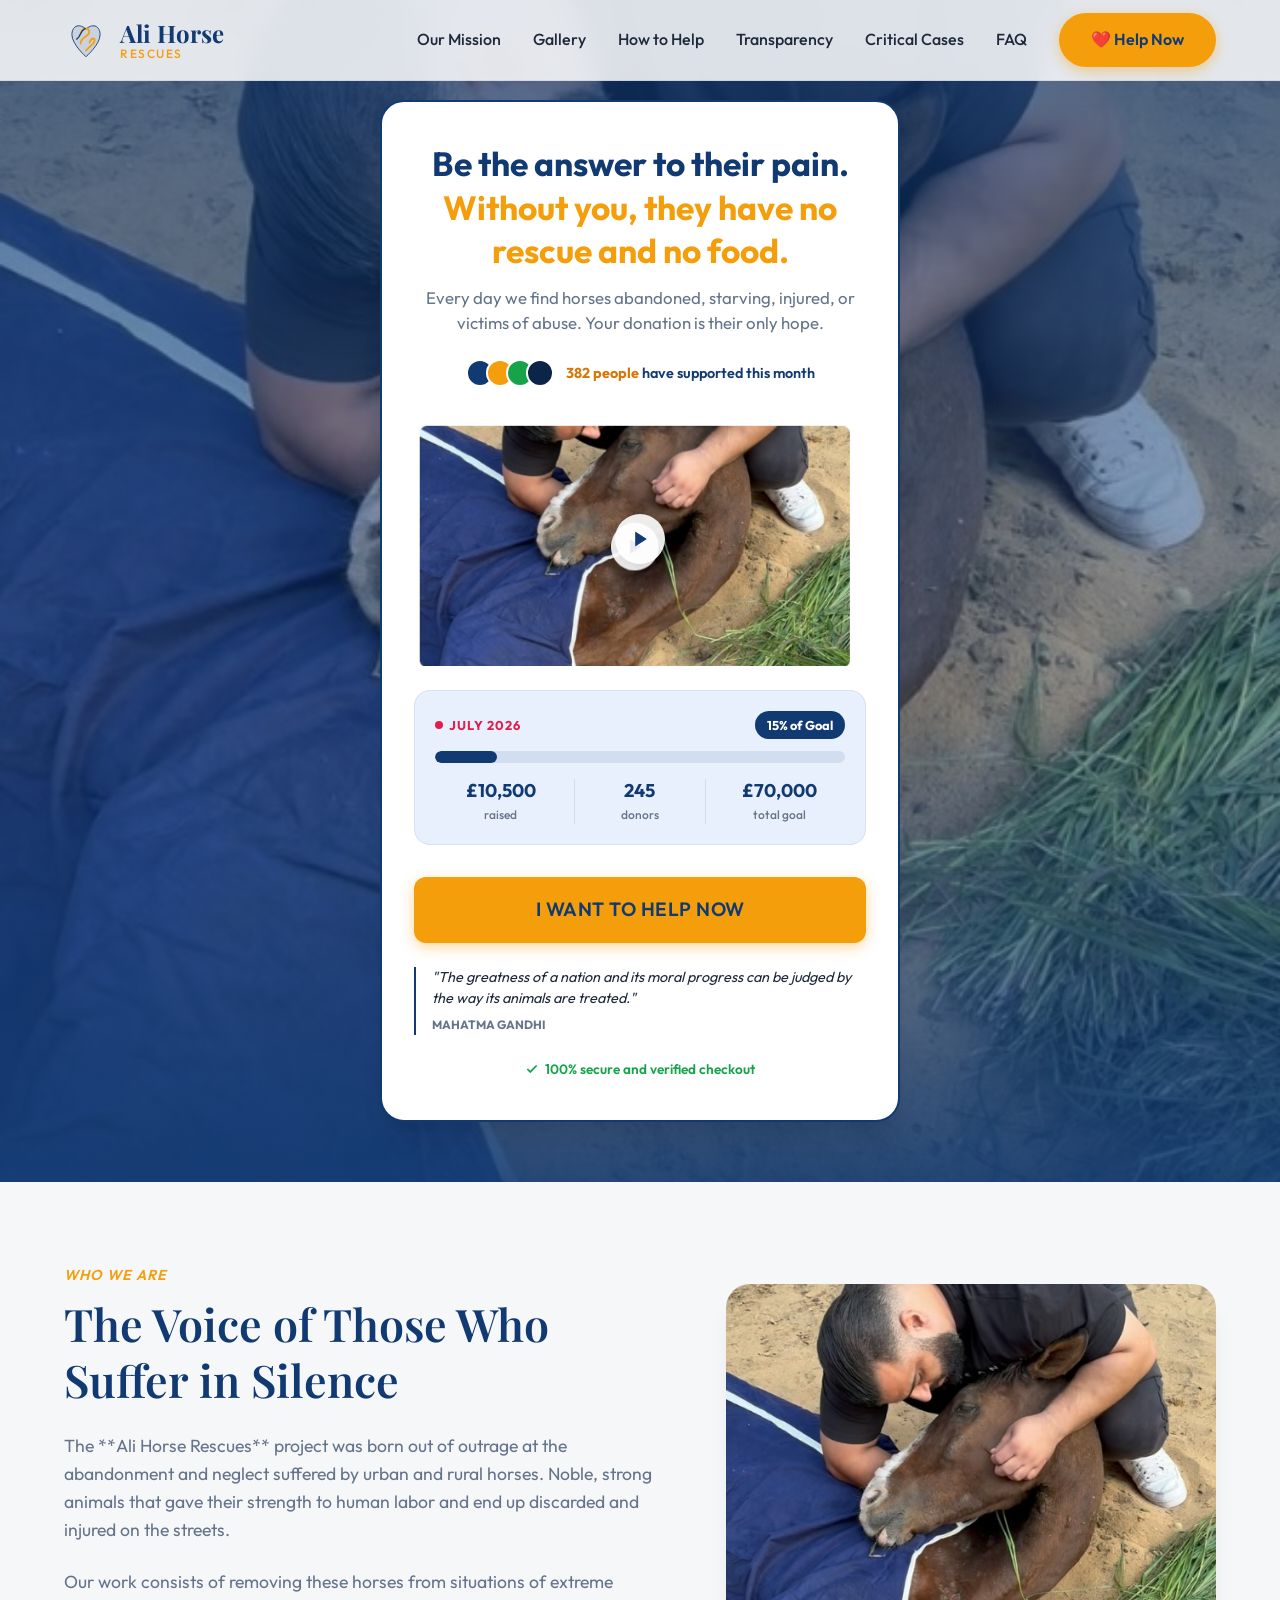
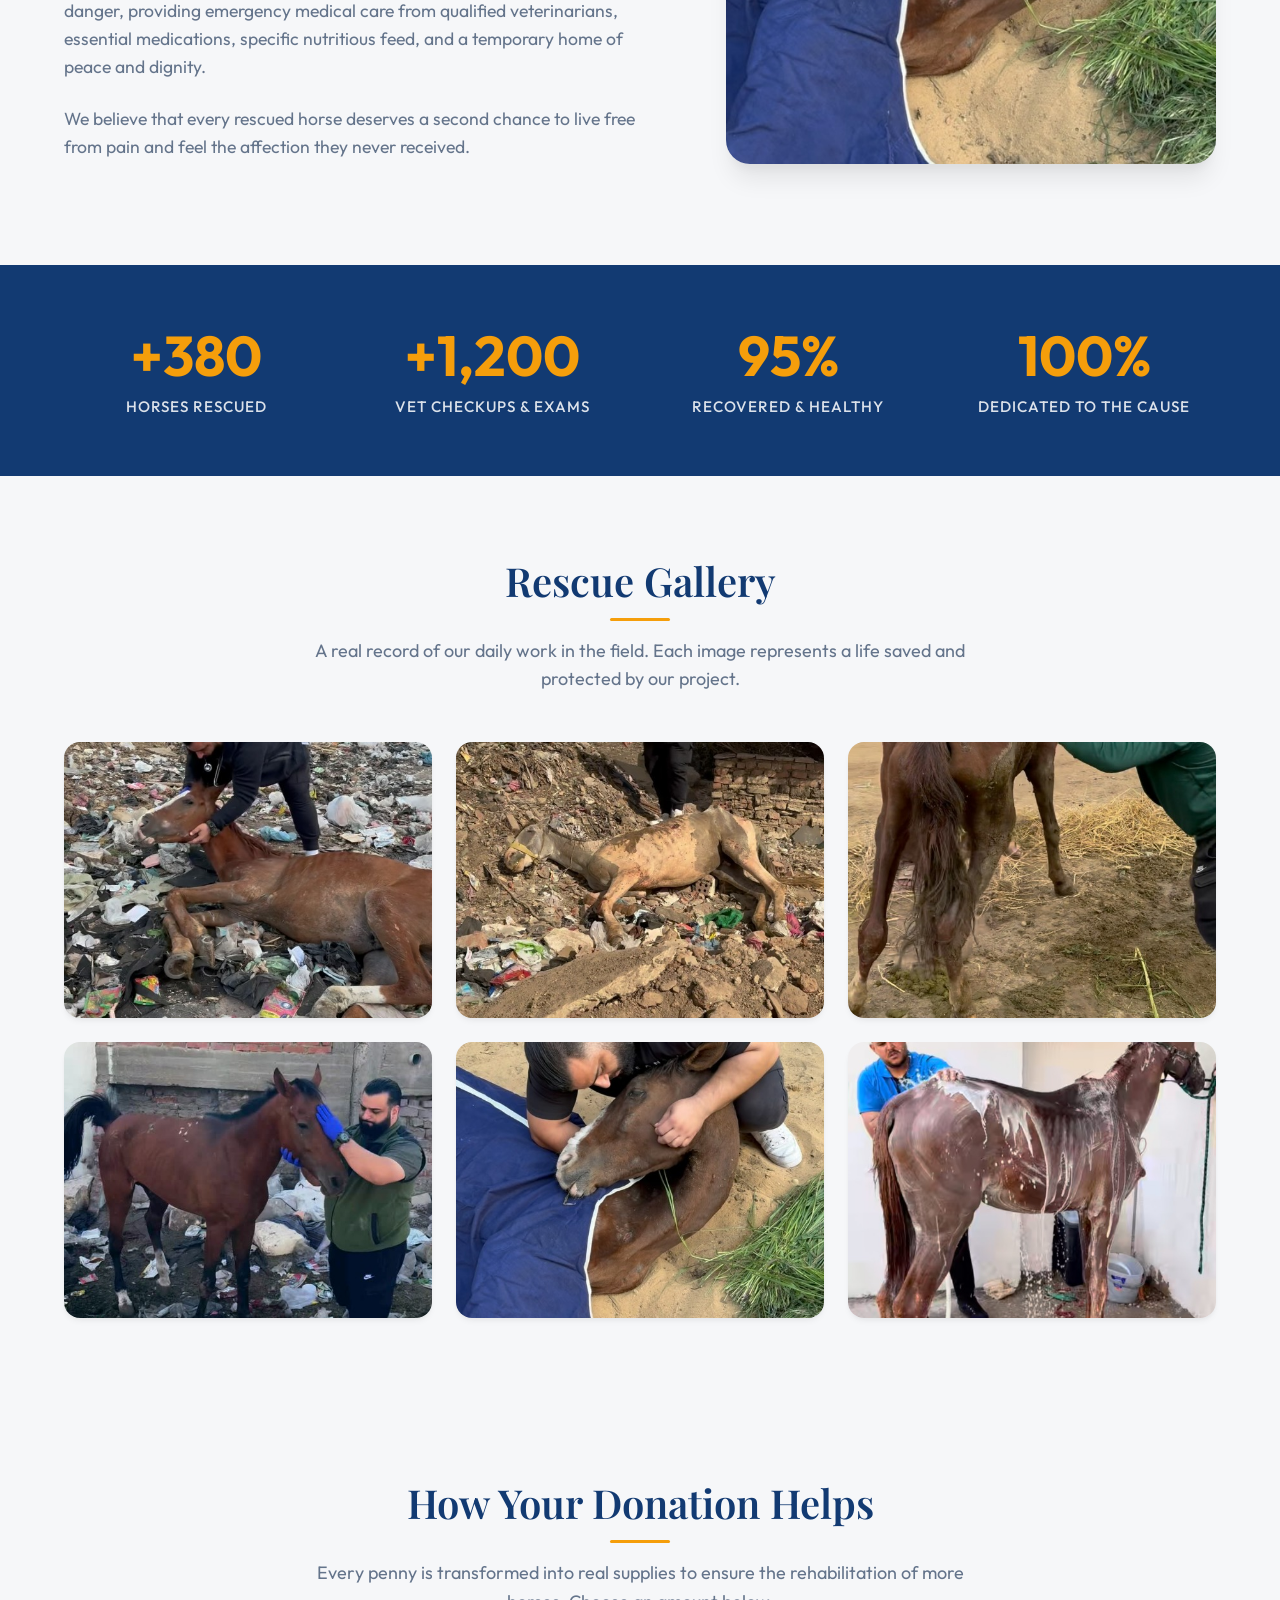
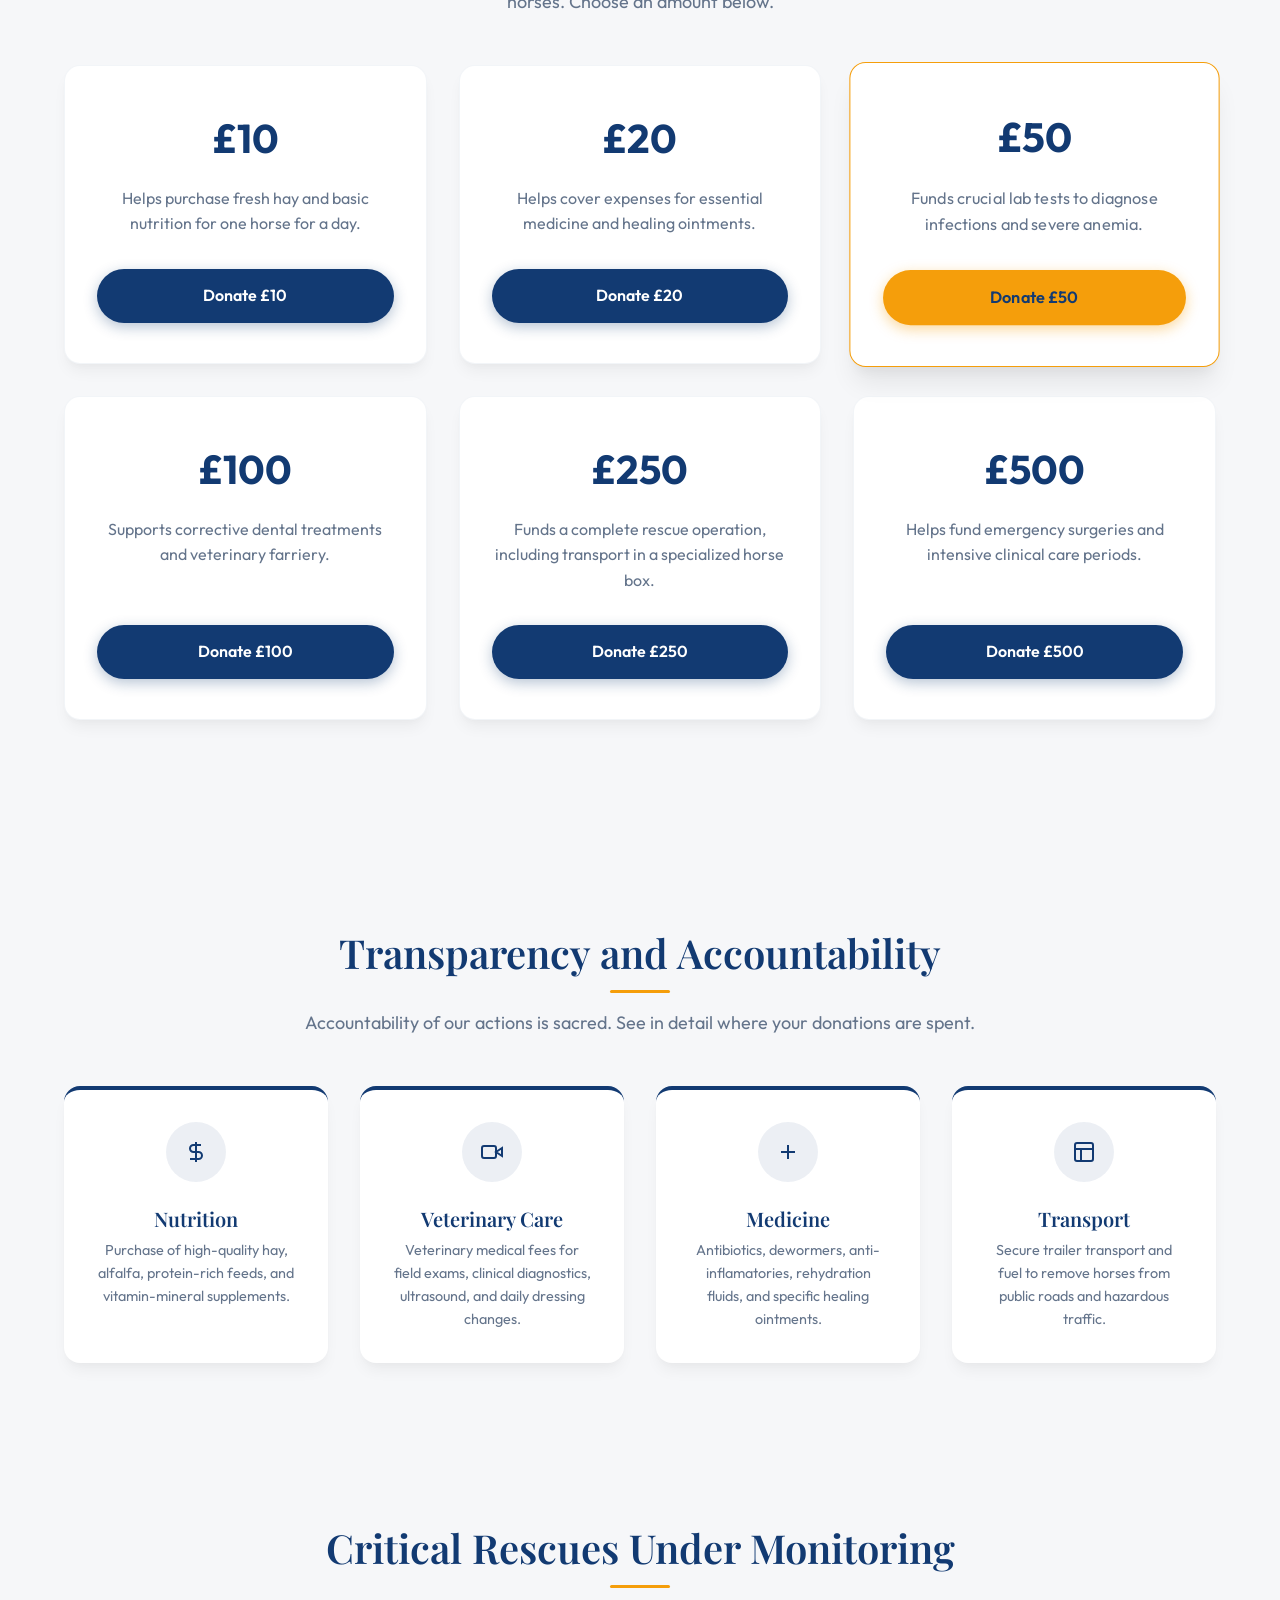
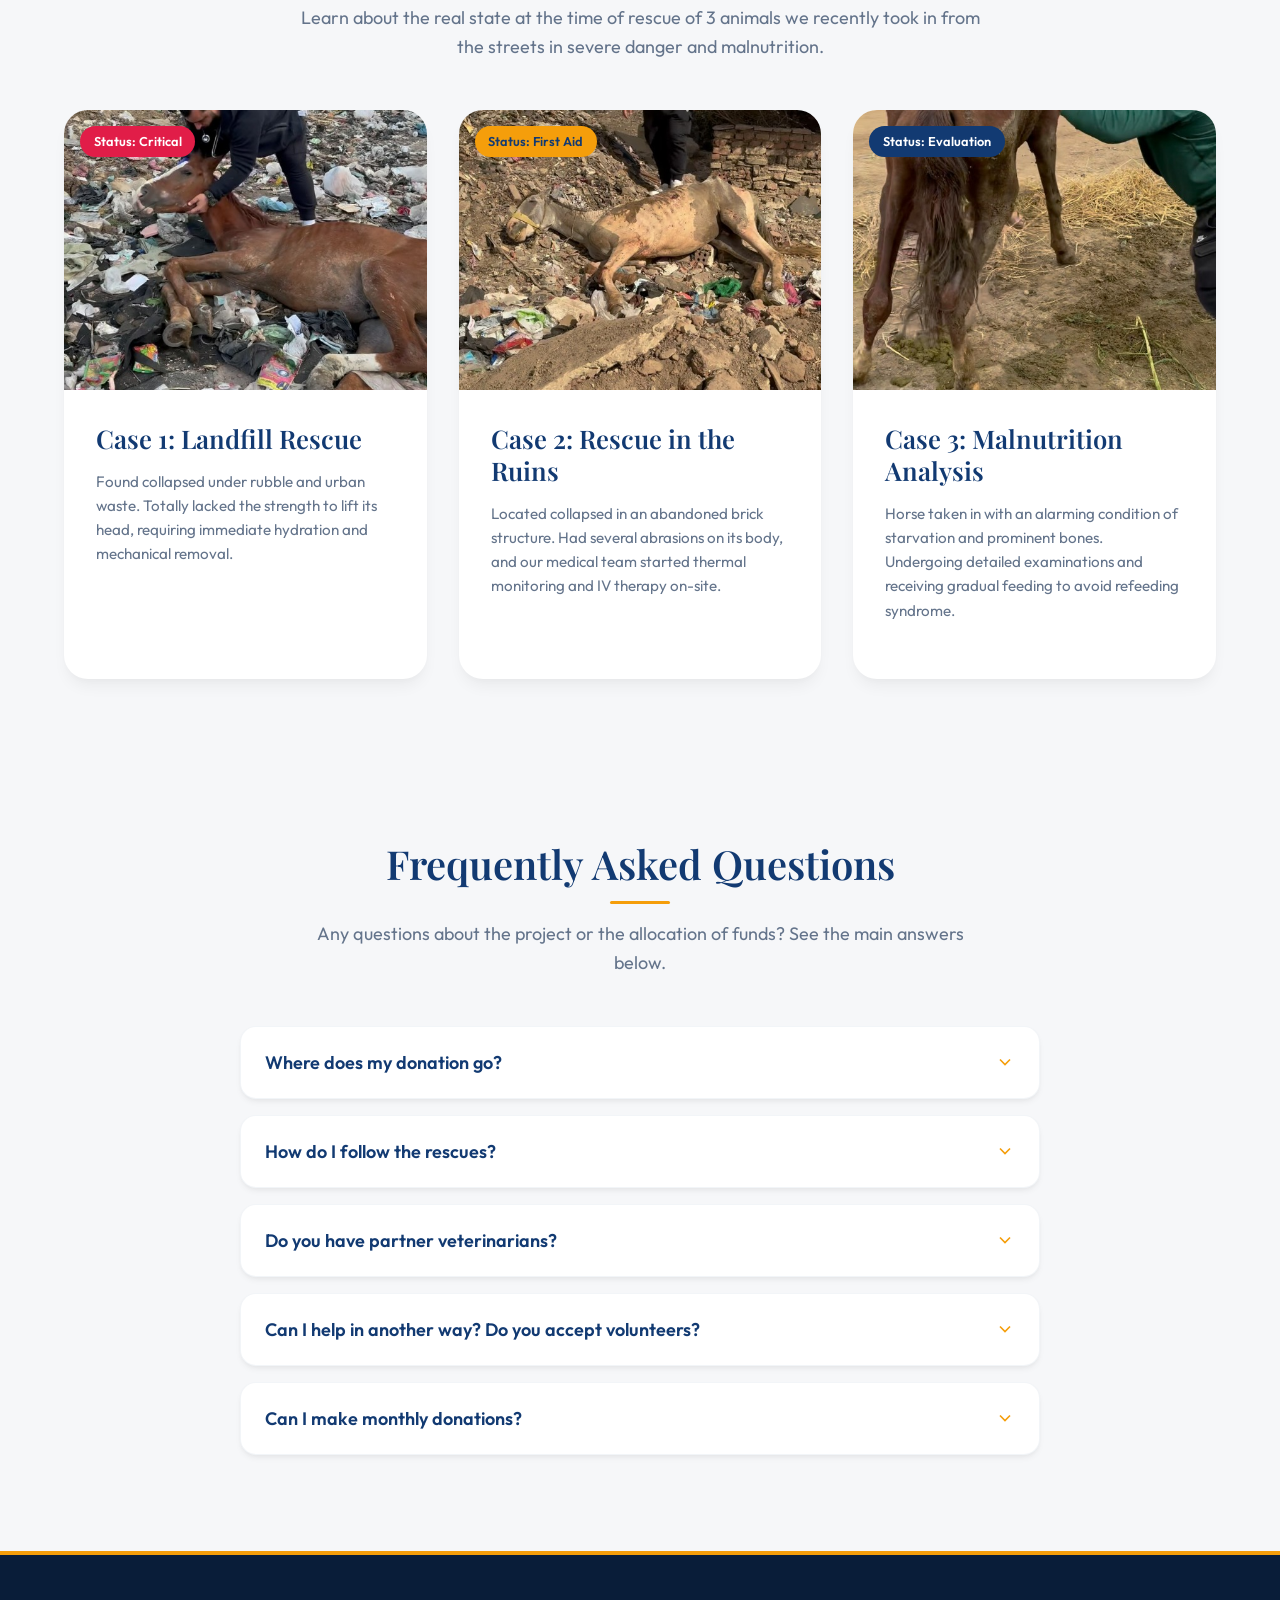
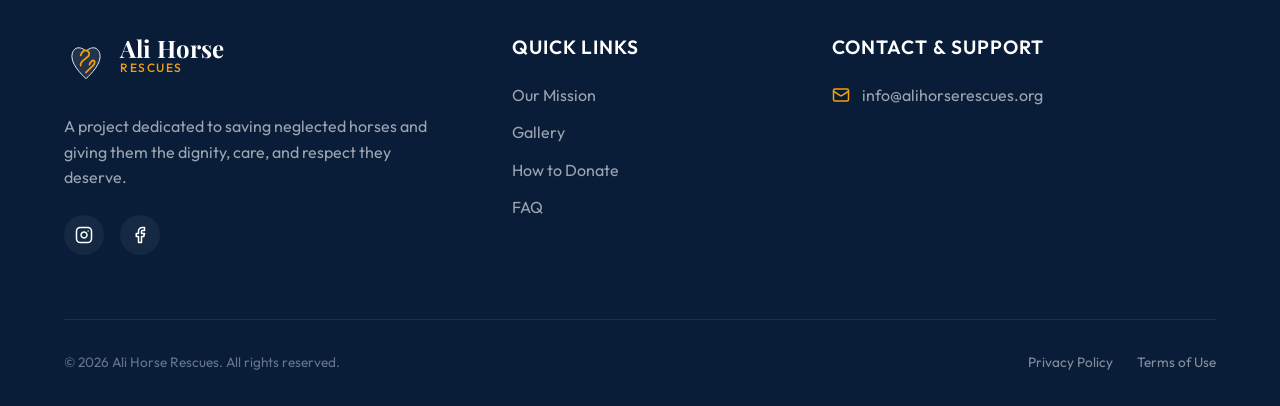
==== index.html @ f93edab2 "feat: initial import for UK site in Pounds with Whop redirects" ====
<!DOCTYPE html>
<html lang="en">
<head>
    <meta charset="UTF-8">
    <meta name="viewport" content="width=device-width, initial-scale=1.0">
    <title>Ali Horse Rescues | They can't ask for help. We can act.</title>
    
    <!-- SEO Optimization -->
    <meta name="description" content="The Ali Horse Rescues project raises awareness and works in rescuing, veterinary treatment, feeding, and rehabilitating horses that are victims of abandonment and abuse. Donate today.">
    <meta name="keywords" content="horse rescue, animal protection, donate to ali horses, horse treatment, help abandoned horses">
    <meta name="robots" content="index, follow">
    <meta name="author" content="Ali Horse Rescues">
    
    <!-- Open Graph Metadata (Facebook / WhatsApp) -->
    <meta property="og:title" content="Ali Horse Rescues | Support This Cause">
    <meta property="og:description" content="Help fund rescues, veterinary treatments, food, and rehabilitation for abandoned or injured horses.">
    <meta property="og:image" content="assets/images/cavalo_resgate.jpg">
    <meta property="og:type" content="website">
    
    <!-- Stylesheets -->
    <link rel="stylesheet" href="css/style.css">
    <link rel="stylesheet" href="css/components.css">

    <!-- Utmify Pixel & UTM Tracker -->
    <script>
      window.pixelId = "6a58d5851448fa453642d0da";
      var a = document.createElement("script");
      a.setAttribute("async", "");
      a.setAttribute("defer", "");
      a.setAttribute("src", "https://cdn.utmify.com.br/scripts/pixel/pixel.js");
      document.head.appendChild(a);
    </script>
    <script
      src="https://cdn.utmify.com.br/scripts/utms/latest.js"
      data-utmify-prevent-xcod-sck
      data-utmify-prevent-subids
      async
      defer
    ></script>
    
    <style>
        /* Custom Hero Background Override for static image */
        .hero {
            background: linear-gradient(180deg, rgba(18, 58, 114, 0.75) 0%, rgba(18, 58, 114, 0.4) 60%, rgba(18, 58, 114, 0.9) 100%), 
                        url('assets/images/cavalo_resgate.jpg') no-repeat center center;
            background-size: cover;
            background-attachment: scroll;
        }
    </style>
</head>
<body>

    <!-- Header Navigation -->
    <header class="header" id="header">
        <div class="container">
            <a href="#" class="logo-container" aria-label="Ali Horse Rescues Home">
                <svg class="logo-icon" viewBox="0 0 100 100" fill="none" xmlns="http://www.w3.org/2000/svg">
                    <path d="M50 88C50 88 18 60 18 38C18 20 32 10 50 25C68 10 82 20 82 38C82 60 50 88 50 88Z" fill="#123A72" fill-opacity="0.12" stroke="#123A72" stroke-width="2"/>
                    <path d="M38 35C40 28 45 22 52 24C58 26 59 34 54 38C50 41 42 46 39 52C38 54 37 56 38 58M58 56C59 52 64 45 68 47C71 48 70 54 66 58C62 62 55 68 50 74" stroke="#F59E0B" stroke-width="4" stroke-linecap="round"/>
                    <path d="M48 24C44 26 40 30 38 35C35 42 32 46 29 48" stroke="#123A72" stroke-width="3" stroke-linecap="round"/>
                </svg>
                <div class="logo-text">
                    Ali Horse
                    <span>Rescues</span>
                </div>
            </a>
            
            <button class="menu-btn" id="menuBtn" aria-label="Toggle menu" aria-expanded="false">&#x2630;</button>
            
            <nav class="nav" id="nav">
                <a href="#mission" class="nav-link">Our Mission</a>
                <a href="#gallery" class="nav-link">Gallery</a>
                <a href="#how-to-help" class="nav-link">How to Help</a>
                <a href="#transparency" class="nav-link">Transparency</a>
                <a href="#rescues" class="nav-link">Critical Cases</a>
                <a href="#faq" class="nav-link">FAQ</a>
                <a href="#checkoutModal" class="btn btn-primary btn-open-donation" data-donate-value="50">❤️ Help Now</a>
            </nav>
        </div>
    </header>

    <main>
        <!-- Hero Section (Crowdfunding Card) -->
        <section class="hero" id="hero">
            <div class="container">
                <div class="hero-card reveal">
                    <h1>Be the answer to their pain. <br><span class="highlight-orange">Without you, they have no rescue and no food.</span></h1>
                    <p class="subtitle">Every day we find horses abandoned, starving, injured, or victims of abuse. Your donation is their only hope.</p>
                    
                    <!-- Proof Social -->
                    <div class="proof-row">
                        <div class="avatar-group">
                            <div class="avatar-dot" style="background-color:#123A72; border-color:#fff;"></div>
                            <div class="avatar-dot" style="background-color:#F59E0B; border-color:#fff;"></div>
                            <div class="avatar-dot" style="background-color:#16A34A; border-color:#fff;"></div>
                            <div class="avatar-dot" style="background-color:#0b2447; border-color:#fff;"></div>
                        </div>
                        <div class="proof-text"><span>382 people</span> have supported this month</div>
                    </div>

                    <!-- Video Preview Block -->
                    <div class="hero-media-preview" id="heroMediaContainer">
                        <img src="assets/images/capa_video.png" alt="Horses at the shelter and team">
                        <button class="play-overlay-btn" id="btnPlayHeroVideo" aria-label="Watch project video">
                            <svg width="20" height="20" viewBox="0 0 24 24" fill="currentColor" style="color: var(--color-primary); margin-left: 2px;"><polygon points="5 3 19 12 5 21 5 3"/></svg>
                        </button>
                    </div>

                    <!-- Goal Tracker -->
                    <div class="goal-tracker-card">
                        <div class="goal-header">
                            <span class="goal-date">July 2026</span>
                            <span class="goal-badge">15% of Goal</span>
                        </div>
                        <div class="goal-progress-bar-container">
                            <div class="goal-progress-bar-fill"></div>
                        </div>
                        <div class="goal-stats-grid">
                            <div class="goal-stat-col">
                                <h4>£10,500</h4>
                                <p>raised</p>
                            </div>
                            <div class="goal-stat-col" style="border-left: 1px solid rgba(18,58,114,0.1); border-right: 1px solid rgba(18,58,114,0.1);">
                                <h4>245</h4>
                                <p>donors</p>
                            </div>
                            <div class="goal-stat-col">
                                <h4>£70,000</h4>
                                <p>total goal</p>
                            </div>
                        </div>
                    </div>

                    <!-- CTA Button -->
                    <a href="#checkoutModal" class="btn btn-primary btn-open-donation" data-donate-value="50" style="width: 100%; border-radius: 12px; font-size: 1.2rem; padding: 1.1rem; text-transform: uppercase; letter-spacing: 0.5px; margin-bottom: 1.5rem;">
                        I WANT TO HELP NOW
                    </a>

                    <!-- Quote Block -->
                    <div class="quote-box">
                        <p>"The greatness of a nation and its moral progress can be judged by the way its animals are treated."</p>
                        <span>Mahatma Gandhi</span>
                    </div>

                    <!-- Safety badge footer -->
                    <div class="security-seal-footer">
                        <svg width="14" height="14" viewBox="0 0 24 24" fill="none" stroke="currentColor" stroke-width="3" style="margin-top:-1px;"><polyline points="20 6 9 17 4 12"/></svg>
                        <span>100% secure and verified checkout</span>
                    </div>
                </div>
            </div>
        </section>

        <!-- Our Mission Section -->
        <section class="section section-bg-light" id="mission">
            <div class="container">
                <div class="mission-grid">
                    <div class="mission-text reveal-left">
                        <span class="text-highlight" style="font-weight:600; text-transform:uppercase; font-size:0.9rem; letter-spacing: 1px;">Who We Are</span>
                        <h2 style="font-size:2.8rem; margin:0.5rem 0 1.5rem 0;">The Voice of Those Who Suffer in Silence</h2>
                        <p>The **Ali Horse Rescues** project was born out of outrage at the abandonment and neglect suffered by urban and rural horses. Noble, strong animals that gave their strength to human labor and end up discarded and injured on the streets.</p>
                        <p>Our work consists of removing these horses from situations of extreme danger, providing emergency medical care from qualified veterinarians, essential medications, specific nutritious feed, and a temporary home of peace and dignity.</p>
                        <p>We believe that every rescued horse deserves a second chance to live free from pain and feel the affection they never received.</p>
                    </div>
                    <div class="mission-media reveal-right">
                        <img src="assets/images/cavalo_resgate.jpg" loading="lazy" alt="Rescued horses in critical condition receiving affection and treatment">
                    </div>
                </div>
            </div>
        </section>

        <!-- Statistics Banner -->
        <section class="stats-banner">
            <div class="container">
                <div class="stats-grid">
                    <div class="stat-card">
                        <h3>+380</h3>
                        <p>Horses Rescued</p>
                    </div>
                    <div class="stat-card">
                        <h3>+1,200</h3>
                        <p>Vet Checkups & Exams</p>
                    </div>
                    <div class="stat-card">
                        <h3>95%</h3>
                        <p>Recovered & Healthy</p>
                    </div>
                    <div class="stat-card">
                        <h3>100%</h3>
                        <p>Dedicated to the Cause</p>
                    </div>
                </div>
            </div>
        </section>

        <!-- Rescues Photo Gallery -->
        <section class="section" id="gallery">
            <div class="container">
                <div class="section-header reveal">
                    <h2>Rescue Gallery</h2>
                    <p>A real record of our daily work in the field. Each image represents a life saved and protected by our project.</p>
                </div>
                
                <div class="gallery-grid reveal" style="grid-template-columns: repeat(auto-fill, minmax(320px, 1fr));">
                    <div class="gallery-card">
                        <img src="assets/images/resgate_lixao_3.jpg" loading="lazy" alt="Rescue of a horse collapsed in a landfill">
                        <div class="gallery-card-overlay">
                            <svg width="32" height="32" viewBox="0 0 24 24" fill="none" stroke="currentColor" stroke-width="2"><circle cx="11" cy="11" r="8"/><line x1="21" y1="21" x2="16.65" y2="16.65"/><line x1="11" y1="8" x2="11" y2="14"/><line x1="8" y1="11" x2="14" y2="11"/></svg>
                        </div>
                    </div>
                    <div class="gallery-card">
                        <img src="assets/images/resgate_ruinas_4.jpg" loading="lazy" alt="Horse collapsed in abandoned ruins">
                        <div class="gallery-card-overlay">
                            <svg width="32" height="32" viewBox="0 0 24 24" fill="none" stroke="currentColor" stroke-width="2"><circle cx="11" cy="11" r="8"/><line x1="21" y1="21" x2="16.65" y2="16.65"/><line x1="11" y1="8" x2="11" y2="14"/><line x1="8" y1="11" x2="14" y2="11"/></svg>
                        </div>
                    </div>
                    <div class="gallery-card">
                        <img src="assets/images/resgate_magro_2.jpg" loading="lazy" alt="Medical examinations on an extremely thin mare">
                        <div class="gallery-card-overlay">
                            <svg width="32" height="32" viewBox="0 0 24 24" fill="none" stroke="currentColor" stroke-width="2"><circle cx="11" cy="11" r="8"/><line x1="21" y1="21" x2="16.65" y2="16.65"/><line x1="11" y1="8" x2="11" y2="14"/><line x1="8" y1="11" x2="14" y2="11"/></svg>
                        </div>
                    </div>
                    <div class="gallery-card">
                        <img src="assets/images/resgate_lixo_1.jpg" loading="lazy" alt="Horse rescued from urban debris">
                        <div class="gallery-card-overlay">
                            <svg width="32" height="32" viewBox="0 0 24 24" fill="none" stroke="currentColor" stroke-width="2"><circle cx="11" cy="11" r="8"/><line x1="21" y1="21" x2="16.65" y2="16.65"/><line x1="11" y1="8" x2="11" y2="14"/><line x1="8" y1="11" x2="14" y2="11"/></svg>
                        </div>
                    </div>
                    <div class="gallery-card">
                        <img src="assets/images/cavalo_resgate.jpg" loading="lazy" alt="Horse receiving emergency IV and affection">
                        <div class="gallery-card-overlay">
                            <svg width="32" height="32" viewBox="0 0 24 24" fill="none" stroke="currentColor" stroke-width="2"><circle cx="11" cy="11" r="8"/><line x1="21" y1="21" x2="16.65" y2="16.65"/><line x1="11" y1="8" x2="11" y2="14"/><line x1="8" y1="11" x2="14" y2="11"/></svg>
                        </div>
                    </div>
                    <div class="gallery-card">
                        <img src="assets/images/cavalo_reabilitado.jpg" loading="lazy" alt="Horse receiving first medical wash to treat parasites">
                        <div class="gallery-card-overlay">
                            <svg width="32" height="32" viewBox="0 0 24 24" fill="none" stroke="currentColor" stroke-width="2"><circle cx="11" cy="11" r="8"/><line x1="21" y1="21" x2="16.65" y2="16.65"/><line x1="11" y1="8" x2="11" y2="14"/><line x1="8" y1="11" x2="14" y2="11"/></svg>
                        </div>
                    </div>
                </div>
            </div>
        </section>

        <!-- Donation Packages Section -->
        <section class="section section-bg-light" id="how-to-help">
            <div class="container">
                <div class="section-header reveal">
                    <h2>How Your Donation Helps</h2>
                    <p>Every penny is transformed into real supplies to ensure the rehabilitation of more horses. Choose an amount below.</p>
                </div>
                
                <div class="donation-grid reveal">
                    <!-- £10 -->
                    <div class="donation-card">
                        <div class="donation-value">£10</div>
                        <p class="donation-desc">Helps purchase fresh hay and basic nutrition for one horse for a day.</p>
                        <a href="#checkoutModal" class="btn btn-dark btn-open-donation" data-donate-value="10">Donate £10</a>
                    </div>
                    
                    <!-- £20 -->
                    <div class="donation-card">
                        <div class="donation-value">£20</div>
                        <p class="donation-desc">Helps cover expenses for essential medicine and healing ointments.</p>
                        <a href="#checkoutModal" class="btn btn-dark btn-open-donation" data-donate-value="20">Donate £20</a>
                    </div>

                    <!-- £50 -->
                    <div class="donation-card" style="border-color: var(--color-accent); transform: scale(1.02); box-shadow: var(--shadow-lg);">
                        <div class="donation-value">£50</div>
                        <p class="donation-desc">Funds crucial lab tests to diagnose infections and severe anemia.</p>
                        <a href="#checkoutModal" class="btn btn-primary btn-open-donation" data-donate-value="50">Donate £50</a>
                    </div>

                    <!-- £100 -->
                    <div class="donation-card">
                        <div class="donation-value">£100</div>
                        <p class="donation-desc">Supports corrective dental treatments and veterinary farriery.</p>
                        <a href="#checkoutModal" class="btn btn-dark btn-open-donation" data-donate-value="100">Donate £100</a>
                    </div>

                    <!-- £250 -->
                    <div class="donation-card">
                        <div class="donation-value">£250</div>
                        <p class="donation-desc">Funds a complete rescue operation, including transport in a specialized horse box.</p>
                        <a href="#checkoutModal" class="btn btn-dark btn-open-donation" data-donate-value="250">Donate £250</a>
                    </div>

                    <!-- £500 -->
                    <div class="donation-card">
                        <div class="donation-value">£500</div>
                        <p class="donation-desc">Helps fund emergency surgeries and intensive clinical care periods.</p>
                        <a href="#checkoutModal" class="btn btn-dark btn-open-donation" data-donate-value="500">Donate £500</a>
                    </div>
                </div>
            </div>
        </section>

        <!-- Transparency Section -->
        <section class="section" id="transparency">
            <div class="container">
                <div class="section-header reveal">
                    <h2>Transparency and Accountability</h2>
                    <p>Accountability of our actions is sacred. See in detail where your donations are spent.</p>
                </div>
                
                <div class="transparency-grid reveal">
                    <div class="transparency-card">
                        <div class="transparency-icon">
                            <svg width="24" height="24" viewBox="0 0 24 24" fill="none" stroke="currentColor" stroke-width="2"><path d="M12 2v20M17 5H9.5a3.5 3.5 0 0 0 0 7h5a3.5 3.5 0 0 1 0 7H6"/></svg>
                        </div>
                        <h4>Nutrition</h4>
                        <p>Purchase of high-quality hay, alfalfa, protein-rich feeds, and vitamin-mineral supplements.</p>
                    </div>

                    <div class="transparency-card">
                        <div class="transparency-icon">
                            <svg width="24" height="24" viewBox="0 0 24 24" fill="none" stroke="currentColor" stroke-width="2"><path d="m22 8-6 4 6 4V8Z"/><rect width="14" height="12" x="2" y="6" rx="2" ry="2"/></svg>
                        </div>
                        <h4>Veterinary Care</h4>
                        <p>Veterinary medical fees for field exams, clinical diagnostics, ultrasound, and daily dressing changes.</p>
                    </div>

                    <div class="transparency-card">
                        <div class="transparency-icon">
                            <svg width="24" height="24" viewBox="0 0 24 24" fill="none" stroke="currentColor" stroke-width="2"><path d="M19 12H5M12 19V5"/></svg>
                        </div>
                        <h4>Medicine</h4>
                        <p>Antibiotics, dewormers, anti-inflamatories, rehydration fluids, and specific healing ointments.</p>
                    </div>

                    <div class="transparency-card">
                        <div class="transparency-icon">
                            <svg width="24" height="24" viewBox="0 0 24 24" fill="none" stroke="currentColor" stroke-width="2"><rect width="18" height="18" x="3" y="3" rx="2"/><path d="M3 9h18M9 21V9"/></svg>
                        </div>
                        <h4>Transport</h4>
                        <p>Secure trailer transport and fuel to remove horses from public roads and hazardous traffic.</p>
                    </div>
                </div>
            </div>
        </section>

        <!-- Rescues Críticos Section -->
        <section class="section section-bg-light" id="rescues">
            <div class="container">
                <div class="section-header reveal">
                    <h2>Critical Rescues Under Monitoring</h2>
                    <p>Learn about the real state at the time of rescue of 3 animals we recently took in from the streets in severe danger and malnutrition.</p>
                </div>
                
                <div class="stories-grid reveal" style="grid-template-columns: repeat(3, 1fr); gap: 2rem;">
                    <!-- Case 1 -->
                    <div class="story-card">
                        <div class="story-img-container">
                            <img src="assets/images/resgate_lixao_3.jpg" loading="lazy" alt="Case 1: Horse collapsed in landfill">
                            <span class="story-badge" style="background-color: #E11D48; color:#fff;">Status: Critical</span>
                        </div>
                        <div class="story-body">
                            <h3>Case 1: Landfill Rescue</h3>
                            <p class="story-preview">Found collapsed under rubble and urban waste. Totally lacked the strength to lift its head, requiring immediate hydration and mechanical removal.</p>
                        </div>
                    </div>

                    <!-- Case 2 -->
                    <div class="story-card">
                        <div class="story-img-container">
                            <img src="assets/images/resgate_ruinas_4.jpg" loading="lazy" alt="Case 2: Debilitated mare in ruins">
                            <span class="story-badge" style="background-color: var(--color-accent); color: var(--color-primary);">Status: First Aid</span>
                        </div>
                        <div class="story-body">
                            <h3>Case 2: Rescue in the Ruins</h3>
                            <p class="story-preview">Located collapsed in an abandoned brick structure. Had several abrasions on its body, and our medical team started thermal monitoring and IV therapy on-site.</p>
                        </div>
                    </div>

                    <!-- Case 3 -->
                    <div class="story-card">
                        <div class="story-img-container">
                            <img src="assets/images/resgate_magro_2.jpg" loading="lazy" alt="Case 3: Extreme caquexia evaluation">
                            <span class="story-badge" style="background-color: var(--color-primary); color:#fff;">Status: Evaluation</span>
                        </div>
                        <div class="story-body">
                            <h3>Case 3: Malnutrition Analysis</h3>
                            <p class="story-preview">Horse taken in with an alarming condition of starvation and prominent bones. Undergoing detailed examinations and receiving gradual feeding to avoid refeeding syndrome.</p>
                        </div>
                    </div>
                </div>
            </div>
        </section>

        <!-- FAQ Section -->
        <section class="section" id="faq">
            <div class="container">
                <div class="section-header reveal">
                    <h2>Frequently Asked Questions</h2>
                    <p>Any questions about the project or the allocation of funds? See the main answers below.</p>
                </div>
                
                <div class="faq-list reveal">
                    <div class="faq-item">
                        <button class="faq-question">
                            <span>Where does my donation go?</span>
                            <svg width="20" height="20" viewBox="0 0 24 24" fill="none" stroke="currentColor" stroke-width="2"><path d="m6 9 6 6 6-6"/></svg>
                        </button>
                        <div class="faq-answer">
                            <p>Every financial contribution is directed to cover the direct purchase of hay, vaccines, surgery fees, fuel for the rescue truck, and basic maintenance of the rehabilitation farm.</p>
                        </div>
                    </div>

                    <div class="faq-item">
                        <button class="faq-question">
                            <span>How do I follow the rescues?</span>
                            <svg width="20" height="20" viewBox="0 0 24 24" fill="none" stroke="currentColor" stroke-width="2"><path d="m6 9 6 6 6-6"/></svg>
                        </button>
                        <div class="faq-answer">
                            <p>We post daily updates of all cases and new rescues on our Instagram and send reports and newsletters to registered donors.</p>
                        </div>
                    </div>

                    <div class="faq-item">
                        <button class="faq-question">
                            <span>Do you have partner veterinarians?</span>
                            <svg width="20" height="20" viewBox="0 0 24 24" fill="none" stroke="currentColor" stroke-width="2"><path d="m6 9 6 6 6-6"/></svg>
                        </button>
                        <div class="faq-answer">
                            <p>Yes. We partner with equine clinics and specialized field veterinarians who attend to the project's emergencies and offer charity discounts on high-complexity surgeries.</p>
                        </div>
                    </div>

                    <div class="faq-item">
                        <button class="faq-question">
                            <span>Can I help in another way? Do you accept volunteers?</span>
                            <svg width="20" height="20" viewBox="0 0 24 24" fill="none" stroke="currentColor" stroke-width="2"><path d="m6 9 6 6 6-6"/></svg>
                        </button>
                        <div class="faq-answer">
                            <p>Certainly. We accept donations of supplies directly at our farm (hay, feed bags, medicine, halters). We also open periodic positions for volunteers interested in helping with the direct care of horses on weekends.</p>
                        </div>
                    </div>

                    <div class="faq-item">
                        <button class="faq-question">
                            <span>Can I make monthly donations?</span>
                            <svg width="20" height="20" viewBox="0 0 24 24" fill="none" stroke="currentColor" stroke-width="2"><path d="m6 9 6 6 6-6"/></svg>
                        </button>
                        <div class="faq-answer">
                            <p>Yes. You can support our project monthly through subscription plans, guaranteeing a steady income for the ongoing support of the stables.</p>
                        </div>
                    </div>
                </div>
            </div>
        </section>
    </main>

    <!-- Footer -->
    <footer class="footer">
        <div class="container">
            <div class="footer-grid">
                <div class="footer-info">
                    <a href="#" class="logo-container" style="text-decoration:none; margin-bottom:1.5rem;">
                        <svg class="logo-icon" viewBox="0 0 100 100" fill="none" xmlns="http://www.w3.org/2000/svg">
                            <path d="M50 88C50 88 18 60 18 38C18 20 32 10 50 25C68 10 82 20 82 38C82 60 50 88 50 88Z" fill="#FFFFFF" fill-opacity="0.1" stroke="#FFFFFF" stroke-width="2"/>
                            <path d="M38 35C40 28 45 22 52 24C58 26 59 34 54 38C50 41 42 46 39 52C38 54 37 56 38 58M58 56C59 52 64 45 68 47C71 48 70 54 66 58C62 62 55 68 50 74" stroke="#F59E0B" stroke-width="4" stroke-linecap="round"/>
                        </svg>
                        <div class="logo-text" style="color:var(--color-white)">
                            Ali Horse
                            <span style="color:var(--color-accent)">Rescues</span>
                        </div>
                    </a>
                    <p>A project dedicated to saving neglected horses and giving them the dignity, care, and respect they deserve.</p>
                    <div class="social-links">
                        <a href="https://instagram.com" class="social-icon" target="_blank" aria-label="Instagram">
                            <svg width="18" height="18" viewBox="0 0 24 24" fill="none" stroke="currentColor" stroke-width="2" stroke-linecap="round" stroke-linejoin="round"><rect width="20" height="20" x="2" y="2" rx="5" ry="5"/><path d="M16 11.37A4 4 0 1 1 12.63 8 4 4 0 0 1 16 11.37zM17.5 6.5h.01"/></svg>
                        </a>
                        <a href="https://facebook.com" class="social-icon" target="_blank" aria-label="Facebook">
                            <svg width="18" height="18" viewBox="0 0 24 24" fill="none" stroke="currentColor" stroke-width="2" stroke-linecap="round" stroke-linejoin="round"><path d="M18 2h-3a5 5 0 0 0-5 5v3H7v4h3v8h4v-8h3l1-4h-4V7a1 1 0 0 1 1-1h3z"/></svg>
                        </a>
                    </div>
                </div>

                <div class="footer-links">
                    <h4>Quick Links</h4>
                    <ul>
                        <li><a href="#mission">Our Mission</a></li>
                        <li><a href="#gallery">Gallery</a></li>
                        <li><a href="#how-to-help">How to Donate</a></li>
                        <li><a href="#faq">FAQ</a></li>
                    </ul>
                </div>

                <div class="footer-contact">
                    <h4>Contact & Support</h4>
                    <p>
                        <svg width="18" height="18" viewBox="0 0 24 24" fill="none" stroke="currentColor" stroke-width="2" stroke-linecap="round" stroke-linejoin="round"><rect width="20" height="16" x="2" y="4" rx="2"/><path d="m22 7-8.97 5.7a1.94 1.94 0 0 1-2.06 0L2 7"/></svg>
                        <span>info@alihorserescues.org</span>
                    </p>
                </div>
            </div>

            <div class="footer-bottom">
                <p>&copy; 2026 Ali Horse Rescues. All rights reserved.</p>
                <div class="footer-legal">
                    <a href="#">Privacy Policy</a>
                    <a href="#">Terms of Use</a>
                </div>
            </div>
        </div>
    </footer>

    <!-- Fullscreen Lightbox Modal -->
    <div class="lightbox" id="lightbox" aria-hidden="true" role="dialog">
        <div class="lightbox-content">
            <button class="lightbox-close" id="lightboxClose" aria-label="Close gallery">&times;</button>
            <img src="" id="lightboxImg" alt="Fullscreen rescue preview">
        </div>
    </div>

    <!-- Donation Modal (Checkout Redirect Modal) -->
    <div class="checkout-modal" id="checkoutModal" aria-hidden="true" role="dialog">
        <div class="checkout-content">
            <button class="checkout-close" id="checkoutClose" aria-label="Close donation form">&times;</button>
            
            <div id="checkoutStepInput">
                <div class="checkout-header">
                    <h3>How much would you like to donate?</h3>
                    <p>Select an amount to proceed to our secure checkout page on Whop.</p>
                </div>
                
                <div class="checkout-values-grid">
                    <button class="checkout-val-btn" data-value="10">£10</button>
                    <button class="checkout-val-btn" data-value="20">£20</button>
                    <button class="checkout-val-btn active" data-value="50">£50</button>
                    <button class="checkout-val-btn" data-value="100">£100</button>
                    <button class="checkout-val-btn" data-value="250">£250</button>
                    <button class="checkout-val-btn" data-value="500">£500</button>
                </div>
                
                <button class="btn btn-primary" id="btnDoarAgora" style="width: 100%; border-radius:8px; padding:1rem; margin-top: 1.5rem; text-transform: uppercase;">❤️ PROCEED TO SECURE CHECKOUT</button>
            </div>
            
            <div class="security-badge">
                <svg width="16" height="16" viewBox="0 0 24 24" fill="none" stroke="currentColor" stroke-width="2.5"><rect width="18" height="11" x="3" y="11" rx="2" ry="2"/><path d="M7 11V7a5 5 0 0 1 10 0v4"/></svg>
                <span>100% Secure Checkout</span>
            </div>
        </div>
    </div>

    <!-- Scripts -->
    <script src="js/main.js"></script>
</body>
</html>
---- css/style.css ----
/* 
   Ali Cavalos Resgates - Style Sheet
   Premium, Elegant, and Clean Visual Tokens
*/

@import url('https://fonts.googleapis.com/css2?family=Outfit:wght@300;400;500;600;700&family=Playfair+Display:ital,wght@0,500;0,600;0,700;1,400&display=swap');

:root {
    /* Colors */
    --color-primary: #123A72;
    --color-primary-rgb: 18, 58, 114;
    --color-accent: #F59E0B;
    --color-accent-hover: #D97706;
    --color-white: #FFFFFF;
    --color-bg: #F6F7F9;
    --color-bg-alt: #FFFFFF;
    --color-text-dark: #1E293B;
    --color-text-muted: #64748B;
    --color-success: #16A34A;
    --color-overlay: rgba(18, 58, 114, 0.7);

    /* Fonts */
    --font-heading: 'Playfair Display', serif;
    --font-body: 'Outfit', sans-serif;

    /* Spacing & Borders */
    --radius-sm: 8px;
    --radius-md: 16px;
    --radius-lg: 24px;
    --shadow-sm: 0 4px 6px -1px rgba(0, 0, 0, 0.05), 0 2px 4px -1px rgba(0, 0, 0, 0.03);
    --shadow-md: 0 10px 15px -3px rgba(0, 0, 0, 0.05), 0 4px 6px -2px rgba(0, 0, 0, 0.02);
    --shadow-lg: 0 20px 25px -5px rgba(0, 0, 0, 0.08), 0 10px 10px -5px rgba(0, 0, 0, 0.04);
    --transition: all 0.3s cubic-bezier(0.4, 0, 0.2, 1);
}

/* Global Reset & Base */
*, *::before, *::after {
    box-sizing: border-box;
    margin: 0;
    padding: 0;
}

html {
    scroll-behavior: smooth;
    font-size: 16px;
}

body {
    font-family: var(--font-body);
    background-color: var(--color-bg);
    color: var(--color-text-dark);
    line-height: 1.6;
    overflow-x: hidden;
    -webkit-font-smoothing: antialiased;
}

/* Typography */
h1, h2, h3, h4, h5, h6 {
    font-family: var(--font-heading);
    color: var(--color-primary);
    font-weight: 600;
    line-height: 1.25;
}

p {
    font-family: var(--font-body);
    font-weight: 400;
    color: var(--color-text-muted);
}

.text-highlight {
    color: var(--color-accent);
    font-style: italic;
}

/* Layout Utilities */
.container {
    width: 100%;
    max-width: 1200px;
    margin: 0 auto;
    padding: 0 1.5rem;
}

.section {
    padding: 5rem 0;
}

@media (max-width: 768px) {
    .section {
        padding: 3.5rem 0;
    }
}

.section-header {
    text-align: center;
    max-width: 700px;
    margin: 0 auto 3rem auto;
}

.section-header h2 {
    font-size: 2.5rem;
    margin-bottom: 1rem;
    position: relative;
    display: inline-block;
}

.section-header h2::after {
    content: '';
    display: block;
    width: 60px;
    height: 3px;
    background-color: var(--color-accent);
    margin: 0.75rem auto 0 auto;
    border-radius: 2px;
}

.section-header p {
    font-size: 1.125rem;
}

/* Premium Buttons */
.btn {
    display: inline-flex;
    align-items: center;
    justify-content: center;
    padding: 0.875rem 2rem;
    font-family: var(--font-body);
    font-weight: 600;
    font-size: 1rem;
    border-radius: 50px;
    border: none;
    cursor: pointer;
    transition: var(--transition);
    text-decoration: none;
    gap: 0.5rem;
}

.btn-primary {
    background-color: var(--color-accent);
    color: var(--color-primary);
    box-shadow: 0 4px 14px rgba(245, 158, 11, 0.4);
}

.btn-primary:hover {
    background-color: var(--color-accent-hover);
    transform: translateY(-2px);
    box-shadow: 0 6px 20px rgba(245, 158, 11, 0.6);
}

.btn-primary:active {
    transform: translateY(0);
}

.btn-outline {
    background-color: transparent;
    border: 2px solid var(--color-white);
    color: var(--color-white);
}

.btn-outline:hover {
    background-color: var(--color-white);
    color: var(--color-primary);
    transform: translateY(-2px);
}

.btn-dark {
    background-color: var(--color-primary);
    color: var(--color-white);
    box-shadow: 0 4px 14px rgba(18, 58, 114, 0.3);
}

.btn-dark:hover {
    background-color: #0b2447;
    color: var(--color-white);
    transform: translateY(-2px);
}

/* Animations & Reveal */
.reveal {
    opacity: 0;
    transform: translateY(30px);
    transition: opacity 0.8s ease, transform 0.8s ease;
}

.reveal.active {
    opacity: 1;
    transform: translateY(0);
}

.reveal-left {
    opacity: 0;
    transform: translateX(-40px);
    transition: opacity 0.8s ease, transform 0.8s ease;
}

.reveal-left.active {
    opacity: 1;
    transform: translateX(0);
}

.reveal-right {
    opacity: 0;
    transform: translateX(40px);
    transition: opacity 0.8s ease, transform 0.8s ease;
}

.reveal-right.active {
    opacity: 1;
    transform: translateX(0);
}

/* Lazy Load Transition helper */
img {
    transition: opacity 0.3s ease;
}
img:not([src]) {
    opacity: 0;
}
---- css/components.css ----
/* Header */
.header {
    position: fixed;
    top: 0;
    left: 0;
    width: 100%;
    z-index: 1000;
    background: rgba(255, 255, 255, 0.85);
    backdrop-filter: blur(12px);
    -webkit-backdrop-filter: blur(12px);
    border-bottom: 1px solid rgba(18, 58, 114, 0.08);
    transition: var(--transition);
}

.header.scrolled {
    background: rgba(255, 255, 255, 0.95);
    box-shadow: var(--shadow-sm);
}

.header .container {
    display: flex;
    justify-content: space-between;
    align-items: center;
    height: 80px;
    transition: var(--transition);
}

.header.scrolled .container {
    height: 70px;
}

.logo-container {
    display: flex;
    align-items: center;
    gap: 0.75rem;
    text-decoration: none;
}

.logo-icon {
    width: 44px;
    height: 44px;
}

.logo-text {
    font-family: var(--font-heading);
    font-size: 1.5rem;
    font-weight: 700;
    color: var(--color-primary);
    line-height: 1.1;
}

.logo-text span {
    display: block;
    font-family: var(--font-body);
    font-size: 0.75rem;
    font-weight: 500;
    letter-spacing: 1.5px;
    text-transform: uppercase;
    color: var(--color-accent);
}

.nav {
    display: flex;
    align-items: center;
    gap: 2rem;
}

.nav-link {
    font-family: var(--font-body);
    font-weight: 500;
    color: var(--color-text-dark);
    text-decoration: none;
    transition: var(--transition);
    position: relative;
    padding: 0.25rem 0;
}

.nav-link::after {
    content: '';
    position: absolute;
    bottom: 0;
    left: 0;
    width: 0;
    height: 2px;
    background-color: var(--color-accent);
    transition: var(--transition);
}

.nav-link:hover {
    color: var(--color-primary);
}

.nav-link:hover::after {
    width: 100%;
}

.menu-btn {
    display: none;
    background: none;
    border: none;
    font-size: 1.5rem;
    color: var(--color-primary);
    cursor: pointer;
}

@media (max-width: 900px) {
    .menu-btn {
        display: block;
    }

    .nav {
        position: fixed;
        top: 80px;
        left: 0;
        width: 100%;
        height: 0;
        overflow: hidden;
        background: var(--color-white);
        flex-direction: column;
        gap: 1.5rem;
        padding: 0;
        transition: var(--transition);
        box-shadow: var(--shadow-md);
        border-bottom: 1px solid rgba(0,0,0,0.05);
    }

    .nav.active {
        height: auto;
        padding: 2rem 1.5rem;
    }
}

/* Hero Section (Crowdfunding Card Layout) */
.hero {
    padding: 100px 0 60px 0;
    min-height: auto;
    display: flex;
    align-items: center;
    justify-content: center;
    background-color: #F4F1EA; /* Cream/Bege background matching reference */
}

.hero-card {
    background: var(--color-white);
    border: 2px solid var(--color-primary);
    border-radius: var(--radius-lg);
    max-width: 520px;
    margin: 0 auto;
    padding: 2.5rem 2rem;
    box-shadow: var(--shadow-lg);
    text-align: center;
}

@media (max-width: 480px) {
    .hero-card {
        padding: 1.5rem 1.25rem;
    }
}

.hero-card h1 {
    font-size: 2.1rem;
    font-family: var(--font-body);
    font-weight: 700;
    color: var(--color-primary);
    margin-bottom: 0.75rem;
    line-height: 1.3;
}

.hero-card h1 span.highlight-orange {
    color: var(--color-accent);
}

.hero-card p.subtitle {
    font-size: 1.05rem;
    color: var(--color-text-muted);
    margin-bottom: 1.5rem;
    line-height: 1.5;
}

/* Proof Social Avatars Row */
.proof-row {
    display: flex;
    align-items: center;
    justify-content: center;
    gap: 0.75rem;
    margin-bottom: 1.5rem;
}

.avatar-group {
    display: flex;
}

.avatar-dot {
    width: 28px;
    height: 28px;
    border-radius: 50%;
    border: 2px solid var(--color-white);
    margin-left: -8px;
    background-color: var(--color-primary);
    background-size: cover;
    background-position: center;
}

.avatar-dot:first-child {
    margin-left: 0;
}

.proof-text {
    font-size: 0.9rem;
    color: var(--color-primary);
    font-weight: 600;
}

.proof-text span {
    font-weight: 700;
    color: var(--color-accent-hover);
}

/* Hero Card Image/Video Preview */
.hero-media-preview {
    position: relative;
    border-radius: var(--radius-sm);
    overflow: hidden;
    margin-bottom: 1.5rem;
    aspect-ratio: 16/9;
}

.hero-media-preview img {
    width: 100%;
    height: 100%;
    object-fit: cover;
    display: block;
}

.hero-media-preview .play-overlay-btn {
    position: absolute;
    top: 50%;
    left: 50%;
    transform: translate(-50%, -50%);
    width: 50px;
    height: 50px;
    background: rgba(255, 255, 255, 0.9);
    border-radius: 50%;
    display: flex;
    align-items: center;
    justify-content: center;
    border: none;
    cursor: pointer;
    box-shadow: var(--shadow-md);
}

/* Goal Tracker Card */
.goal-tracker-card {
    background: #E8F0FE;
    border-radius: var(--radius-md);
    padding: 1.25rem;
    margin-bottom: 2rem;
    border: 1px solid rgba(18, 58, 114, 0.08);
}

.goal-header {
    display: flex;
    justify-content: space-between;
    align-items: center;
    margin-bottom: 0.75rem;
}

.goal-date {
    font-size: 0.8rem;
    font-weight: 700;
    color: #E11D48;
    text-transform: uppercase;
    letter-spacing: 1px;
    display: flex;
    align-items: center;
    gap: 0.35rem;
}

.goal-date::before {
    content: '';
    display: inline-block;
    width: 8px;
    height: 8px;
    background-color: #E11D48;
    border-radius: 50%;
}

.goal-badge {
    background-color: var(--color-primary);
    color: var(--color-white);
    font-size: 0.8rem;
    font-weight: 700;
    padding: 0.25rem 0.75rem;
    border-radius: 50px;
}

.goal-progress-bar-container {
    width: 100%;
    height: 12px;
    background: rgba(18, 58, 114, 0.1);
    border-radius: 50px;
    overflow: hidden;
    margin-bottom: 1rem;
}

.goal-progress-bar-fill {
    height: 100%;
    background-color: var(--color-primary);
    border-radius: 50px;
    width: 15%;
}

.goal-stats-grid {
    display: grid;
    grid-template-columns: repeat(3, 1fr);
    gap: 0.5rem;
    text-align: center;
}

.goal-stat-col h4 {
    font-size: 1.15rem;
    color: var(--color-primary);
    font-family: var(--font-body);
    font-weight: 700;
    margin-bottom: 0.15rem;
}

.goal-stat-col p {
    font-size: 0.75rem;
    color: var(--color-text-muted);
    font-weight: 500;
    text-transform: lowercase;
}

/* Quote Box */
.quote-box {
    border-left: 2px solid var(--color-primary);
    padding-left: 1rem;
    text-align: left;
    margin-bottom: 1.5rem;
}

.quote-box p {
    font-size: 0.9rem;
    font-style: italic;
    color: var(--color-text-dark);
    line-height: 1.5;
}

.quote-box span {
    display: block;
    font-size: 0.75rem;
    font-weight: 700;
    text-transform: uppercase;
    margin-top: 0.35rem;
    color: var(--color-text-muted);
}

.security-seal-footer {
    display: flex;
    align-items: center;
    justify-content: center;
    gap: 0.35rem;
    color: var(--color-success);
    font-size: 0.85rem;
    font-weight: 600;
}

.scroll-indicator {
    display: none;
}

/* Our Mission */
.mission-grid {
    display: grid;
    grid-template-columns: 1.1fr 0.9fr;
    gap: 4rem;
    align-items: center;
}

.mission-text h3 {
    font-size: 1.85rem;
    margin-bottom: 1.5rem;
}

.mission-text p {
    margin-bottom: 1.5rem;
    font-size: 1.1rem;
}

.mission-media {
    position: relative;
    border-radius: var(--radius-lg);
    overflow: hidden;
    box-shadow: var(--shadow-lg);
}

.mission-media img {
    width: 100%;
    height: 480px;
    object-fit: cover;
    display: block;
    transition: transform 0.5s ease;
}

.mission-media:hover img {
    transform: scale(1.05);
}

@media (max-width: 900px) {
    .mission-grid {
        grid-template-columns: 1fr;
        gap: 2.5rem;
    }
    .mission-media img {
        height: 320px;
    }
}

/* Statistics */
.stats-banner {
    background-color: var(--color-primary);
    color: var(--color-white);
    padding: 3.5rem 0;
}

.stats-grid {
    display: grid;
    grid-template-columns: repeat(4, 1fr);
    gap: 2rem;
    text-align: center;
}

.stat-card h3 {
    font-size: 3.5rem;
    color: var(--color-accent);
    margin-bottom: 0.25rem;
    font-family: var(--font-body);
    font-weight: 700;
}

.stat-card p {
    color: rgba(255, 255, 255, 0.85);
    font-size: 0.95rem;
    font-weight: 500;
    text-transform: uppercase;
    letter-spacing: 1px;
}

@media (max-width: 768px) {
    .stats-grid {
        grid-template-columns: repeat(2, 1fr);
        gap: 2.5rem;
    }
}

/* Gallery Section */
.gallery-grid {
    display: grid;
    grid-template-columns: repeat(auto-fill, minmax(280px, 1fr));
    gap: 1.5rem;
}

.gallery-card {
    position: relative;
    border-radius: var(--radius-md);
    overflow: hidden;
    box-shadow: var(--shadow-sm);
    cursor: pointer;
    aspect-ratio: 4/3;
}

.gallery-card img {
    width: 100%;
    height: 100%;
    object-fit: cover;
    transition: transform 0.5s ease;
}

.gallery-card-overlay {
    position: absolute;
    top: 0;
    left: 0;
    width: 100%;
    height: 100%;
    background: rgba(18, 58, 114, 0.8);
    opacity: 0;
    display: flex;
    align-items: center;
    justify-content: center;
    transition: var(--transition);
}

.gallery-card-overlay svg {
    color: var(--color-white);
    transform: scale(0.8);
    transition: var(--transition);
}

.gallery-card:hover img {
    transform: scale(1.08);
}

.gallery-card:hover .gallery-card-overlay {
    opacity: 1;
}

.gallery-card:hover .gallery-card-overlay svg {
    transform: scale(1);
}

/* Lightbox Modal */
.lightbox {
    position: fixed;
    top: 0;
    left: 0;
    width: 100%;
    height: 100%;
    background: rgba(0,0,0,0.9);
    z-index: 2000;
    display: none;
    align-items: center;
    justify-content: center;
}

.lightbox-content {
    max-width: 90%;
    max-height: 80%;
    position: relative;
}

.lightbox-content img {
    max-width: 100%;
    max-height: 80vh;
    border-radius: var(--radius-sm);
    box-shadow: var(--shadow-lg);
}

.lightbox-close {
    position: absolute;
    top: -40px;
    right: 0;
    color: var(--color-white);
    font-size: 2rem;
    cursor: pointer;
    background: none;
    border: none;
}

/* Videos Section */
.videos-grid {
    display: grid;
    grid-template-columns: repeat(auto-fill, minmax(320px, 1fr));
    gap: 2rem;
}

.video-card {
    background: var(--color-bg-alt);
    border-radius: var(--radius-md);
    overflow: hidden;
    box-shadow: var(--shadow-md);
    transition: var(--transition);
}

.video-card:hover {
    transform: translateY(-5px);
    box-shadow: var(--shadow-lg);
}

.video-thumbnail-container {
    position: relative;
    width: 100%;
    aspect-ratio: 16/9;
    background-color: #000;
    overflow: hidden;
    cursor: pointer;
}

.video-thumbnail-container img {
    width: 100%;
    height: 100%;
    object-fit: cover;
    transition: var(--transition);
}

.video-thumbnail-container:hover img {
    transform: scale(1.05);
}

.play-btn {
    position: absolute;
    top: 50%;
    left: 50%;
    transform: translate(-50%, -50%);
    width: 60px;
    height: 60px;
    background: var(--color-accent);
    border-radius: 50%;
    display: flex;
    align-items: center;
    justify-content: center;
    box-shadow: 0 4px 10px rgba(0,0,0,0.3);
    transition: var(--transition);
    border: none;
    cursor: pointer;
}

.video-thumbnail-container:hover .play-btn {
    transform: translate(-50%, -50%) scale(1.1);
    background-color: var(--color-white);
}

.video-info {
    padding: 1.5rem;
}

.video-meta {
    font-size: 0.8rem;
    color: var(--color-text-muted);
    margin-bottom: 0.5rem;
}

.video-title {
    font-size: 1.2rem;
    margin-bottom: 0.5rem;
}

.video-desc {
    font-size: 0.9rem;
    line-height: 1.5;
}

/* Before and After Section */
.comparison-slider-wrapper {
    max-width: 800px;
    margin: 0 auto;
    position: relative;
    border-radius: var(--radius-lg);
    overflow: hidden;
    box-shadow: var(--shadow-lg);
    aspect-ratio: 16/10;
}

.comparison-slider {
    width: 100%;
    height: 100%;
    position: relative;
    user-select: none;
}

.comparison-image {
    width: 100%;
    height: 100%;
    object-fit: cover;
    position: absolute;
    top: 0;
    left: 0;
    pointer-events: none;
}

.image-before {
    z-index: 10;
    clip-path: polygon(0 0, 50% 0, 50% 100%, 0 100%);
}

.image-after {
    z-index: 5;
}

.slider-bar {
    position: absolute;
    top: 0;
    left: 50%;
    width: 4px;
    height: 100%;
    background-color: var(--color-white);
    z-index: 15;
    transform: translateX(-50%);
    pointer-events: none;
    box-shadow: 0 0 10px rgba(0,0,0,0.3);
}

.slider-handle {
    position: absolute;
    top: 50%;
    left: 50%;
    width: 44px;
    height: 44px;
    background-color: var(--color-accent);
    border: 3px solid var(--color-white);
    border-radius: 50%;
    z-index: 20;
    transform: translate(-50%, -50%);
    cursor: ew-resize;
    display: flex;
    align-items: center;
    justify-content: center;
    box-shadow: 0 4px 10px rgba(0,0,0,0.3);
    transition: background-color 0.2s;
}

.slider-handle svg {
    color: var(--color-primary);
}

.slider-label {
    position: absolute;
    bottom: 1.5rem;
    padding: 0.5rem 1rem;
    background: rgba(18, 58, 114, 0.85);
    backdrop-filter: blur(4px);
    color: var(--color-white);
    font-size: 0.875rem;
    font-weight: 600;
    border-radius: var(--radius-sm);
    z-index: 25;
    pointer-events: none;
}

.label-before {
    left: 1.5rem;
}

.label-after {
    right: 1.5rem;
}

/* Donation Cards Section */
.donation-grid {
    display: grid;
    grid-template-columns: repeat(auto-fill, minmax(280px, 1fr));
    gap: 2rem;
    margin-bottom: 3rem;
}

.donation-card {
    background: var(--color-bg-alt);
    border-radius: var(--radius-md);
    padding: 2.5rem 2rem;
    text-align: center;
    box-shadow: var(--shadow-md);
    border: 1px solid rgba(18, 58, 114, 0.05);
    transition: var(--transition);
    display: flex;
    flex-direction: column;
}

.donation-card:hover {
    transform: translateY(-5px);
    box-shadow: var(--shadow-lg);
    border-color: rgba(245, 158, 11, 0.3);
}

.donation-value {
    font-size: 2.5rem;
    font-weight: 700;
    color: var(--color-primary);
    margin-bottom: 1rem;
    font-family: var(--font-body);
}

.donation-desc {
    font-size: 1rem;
    color: var(--color-text-muted);
    margin-bottom: 2rem;
    flex-grow: 1;
}

.custom-donation-input-container {
    background: var(--color-bg-alt);
    border-radius: var(--radius-md);
    padding: 2.5rem;
    max-width: 600px;
    margin: 0 auto;
    box-shadow: var(--shadow-md);
    text-align: center;
    border: 1px dashed rgba(18, 58, 114, 0.2);
}

.custom-donation-input-container h4 {
    font-size: 1.5rem;
    margin-bottom: 1.5rem;
}

.custom-val-flex {
    display: flex;
    align-items: center;
    gap: 0.5rem;
    max-width: 320px;
    margin: 0 auto 1.5rem auto;
    border: 2px solid rgba(18, 58, 114, 0.15);
    border-radius: 50px;
    padding: 0.5rem 1.5rem;
    background: var(--color-bg);
    transition: var(--transition);
}

.custom-val-flex:focus-within {
    border-color: var(--color-accent);
    background: var(--color-white);
}

.currency-sym {
    font-weight: 700;
    color: var(--color-primary);
    font-size: 1.25rem;
}

.custom-val-input {
    border: none;
    background: transparent;
    width: 100%;
    font-size: 1.5rem;
    font-family: var(--font-body);
    font-weight: 700;
    color: var(--color-primary);
    outline: none;
}

/* Donation Modal & Checkout */
.checkout-modal {
    position: fixed;
    top: 0;
    left: 0;
    width: 100%;
    height: 100%;
    background: rgba(18, 58, 114, 0.45);
    backdrop-filter: blur(8px);
    -webkit-backdrop-filter: blur(8px);
    z-index: 2500;
    display: none;
    align-items: center;
    justify-content: center;
    opacity: 0;
    transition: opacity 0.3s ease;
}

.checkout-modal.active {
    display: flex;
    opacity: 1;
}

.checkout-content {
    background: var(--color-white);
    border-radius: var(--radius-lg);
    width: 90%;
    max-width: 520px;
    padding: 2.5rem;
    box-shadow: var(--shadow-lg);
    position: relative;
    transform: translateY(20px);
    transition: transform 0.3s ease;
}

.checkout-modal.active .checkout-content {
    transform: translateY(0);
}

.checkout-close {
    position: absolute;
    top: 1.5rem;
    right: 1.5rem;
    background: none;
    border: none;
    font-size: 1.5rem;
    cursor: pointer;
    color: var(--color-text-muted);
    transition: var(--transition);
}

.checkout-close:hover {
    color: var(--color-primary);
}

.checkout-header {
    text-align: center;
    margin-bottom: 2rem;
}

.checkout-header h3 {
    font-size: 1.85rem;
    margin-bottom: 0.5rem;
}

.checkout-values-grid {
    display: grid;
    grid-template-columns: repeat(3, 1fr);
    gap: 0.75rem;
    margin-bottom: 1.5rem;
}

.checkout-val-btn {
    border: 2px solid rgba(18, 58, 114, 0.1);
    background: transparent;
    padding: 0.85rem 0.5rem;
    font-family: var(--font-body);
    font-weight: 600;
    font-size: 1.05rem;
    border-radius: var(--radius-sm);
    cursor: pointer;
    color: var(--color-primary);
    transition: var(--transition);
}

.checkout-val-btn.active {
    border-color: var(--color-accent);
    background: rgba(245, 158, 11, 0.1);
    color: var(--color-primary);
}

.checkout-val-btn:hover {
    border-color: var(--color-accent);
}

.checkout-custom-field {
    border: 2px solid rgba(18, 58, 114, 0.1);
    border-radius: var(--radius-sm);
    padding: 0.75rem 1.25rem;
    display: flex;
    align-items: center;
    gap: 0.5rem;
    margin-bottom: 1.5rem;
    background: var(--color-bg);
}

.checkout-custom-field input {
    background: transparent;
    border: none;
    outline: none;
    font-family: var(--font-body);
    font-weight: 600;
    color: var(--color-primary);
    width: 100%;
}

.security-badge {
    display: flex;
    align-items: center;
    justify-content: center;
    gap: 0.5rem;
    color: var(--color-success);
    font-size: 0.85rem;
    font-weight: 600;
    margin-top: 1.25rem;
}

/* Transparency Section */
.transparency-grid {
    display: grid;
    grid-template-columns: repeat(4, 1fr);
    gap: 2rem;
}

.transparency-card {
    background: var(--color-bg-alt);
    border-radius: var(--radius-md);
    padding: 2rem;
    box-shadow: var(--shadow-md);
    border-top: 4px solid var(--color-primary);
    text-align: center;
    transition: var(--transition);
}

.transparency-card:hover {
    transform: translateY(-5px);
    border-top-color: var(--color-accent);
}

.transparency-icon {
    width: 60px;
    height: 60px;
    border-radius: 50%;
    background: rgba(18, 58, 114, 0.08);
    color: var(--color-primary);
    display: flex;
    align-items: center;
    justify-content: center;
    margin: 0 auto 1.5rem auto;
}

.transparency-card:hover .transparency-icon {
    background: rgba(245, 158, 11, 0.15);
    color: var(--color-accent-hover);
}

.transparency-card h4 {
    font-size: 1.25rem;
    margin-bottom: 0.50rem;
}

.transparency-card p {
    font-size: 0.9rem;
}

@media (max-width: 900px) {
    .transparency-grid {
        grid-template-columns: repeat(2, 1fr);
    }
}

@media (max-width: 600px) {
    .transparency-grid {
        grid-template-columns: 1fr;
    }
}

/* Success Stories */
.stories-grid {
    display: grid;
    grid-template-columns: repeat(2, 1fr);
    gap: 3rem;
}

.story-card {
    background: var(--color-bg-alt);
    border-radius: var(--radius-lg);
    overflow: hidden;
    box-shadow: var(--shadow-md);
    display: flex;
    flex-direction: column;
}

.story-img-container {
    width: 100%;
    height: 280px;
    position: relative;
    overflow: hidden;
}

.story-img-container img {
    width: 100%;
    height: 100%;
    object-fit: cover;
}

.story-badge {
    position: absolute;
    top: 1rem;
    left: 1rem;
    background: var(--color-accent);
    color: var(--color-primary);
    padding: 0.35rem 0.85rem;
    border-radius: 50px;
    font-size: 0.8rem;
    font-weight: 600;
}

.story-body {
    padding: 2rem;
    flex-grow: 1;
    display: flex;
    flex-direction: column;
}

.story-body h3 {
    font-size: 1.6rem;
    margin-bottom: 1rem;
}

.story-states {
    background: var(--color-bg);
    border-radius: var(--radius-md);
    padding: 1rem;
    margin-bottom: 1.5rem;
}

.state-row {
    font-size: 0.9rem;
    margin-bottom: 0.5rem;
}

.state-row:last-child {
    margin-bottom: 0;
}

.state-label {
    font-weight: 600;
    color: var(--color-primary);
}

.story-preview {
    font-size: 0.95rem;
    margin-bottom: 1.5rem;
    flex-grow: 1;
}

.story-full {
    display: none;
    font-size: 0.95rem;
    margin-bottom: 1.5rem;
    padding-top: 1rem;
    border-top: 1px solid rgba(0,0,0,0.05);
}

.story-full.active {
    display: block;
}

@media (max-width: 900px) {
    .stories-grid {
        grid-template-columns: 1fr;
        gap: 2rem;
    }
}

/* FAQ Accordion */
.faq-list {
    max-width: 800px;
    margin: 0 auto;
}

.faq-item {
    background: var(--color-bg-alt);
    border-radius: var(--radius-md);
    margin-bottom: 1rem;
    box-shadow: var(--shadow-sm);
    overflow: hidden;
    border: 1px solid rgba(18, 58, 114, 0.05);
    transition: var(--transition);
}

.faq-question {
    padding: 1.5rem;
    width: 100%;
    background: none;
    border: none;
    text-align: left;
    display: flex;
    justify-content: space-between;
    align-items: center;
    cursor: pointer;
    font-family: var(--font-body);
    font-weight: 600;
    font-size: 1.125rem;
    color: var(--color-primary);
    transition: var(--transition);
}

.faq-question svg {
    transition: transform 0.3s;
    color: var(--color-accent);
}

.faq-item.active {
    border-color: rgba(245, 158, 11, 0.2);
    box-shadow: var(--shadow-md);
}

.faq-item.active .faq-question svg {
    transform: rotate(180deg);
}

.faq-answer {
    max-height: 0;
    overflow: hidden;
    transition: max-height 0.3s ease-out, padding 0.3s ease-out;
    padding: 0 1.5rem;
}

.faq-item.active .faq-answer {
    max-height: 250px; /* Adjust according to contents */
    padding-bottom: 1.5rem;
}

.faq-answer p {
    font-size: 0.95rem;
    line-height: 1.6;
}

/* Footer */
.footer {
    background: #091D39;
    color: rgba(255,255,255,0.7);
    padding: 5rem 0 2rem 0;
    border-top: 4px solid var(--color-accent);
}

.footer h4 {
    color: var(--color-white);
    font-size: 1.2rem;
    margin-bottom: 1.5rem;
    font-family: var(--font-body);
    font-weight: 600;
    text-transform: uppercase;
    letter-spacing: 1px;
}

.footer-grid {
    display: grid;
    grid-template-columns: 1.5fr 1fr 1.5fr;
    gap: 4rem;
    margin-bottom: 4rem;
}

.footer-info .logo-text {
    color: var(--color-white);
    margin-bottom: 1rem;
}

.footer-info p {
    color: rgba(255,255,255,0.6);
    margin-bottom: 1.5rem;
}

.social-links {
    display: flex;
    gap: 1rem;
}

.social-icon {
    width: 40px;
    height: 40px;
    background: rgba(255,255,255,0.05);
    border-radius: 50%;
    display: flex;
    align-items: center;
    justify-content: center;
    color: var(--color-white);
    transition: var(--transition);
}

.social-icon:hover {
    background: var(--color-accent);
    color: var(--color-primary);
    transform: translateY(-3px);
}

.footer-links ul {
    list-style: none;
}

.footer-links li {
    margin-bottom: 0.75rem;
}

.footer-links a {
    color: rgba(255,255,255,0.60);
    text-decoration: none;
    transition: var(--transition);
}

.footer-links a:hover {
    color: var(--color-white);
    padding-left: 5px;
}

.footer-contact p {
    display: flex;
    align-items: center;
    gap: 0.75rem;
    margin-bottom: 1rem;
    color: rgba(255,255,255,0.60);
}

.footer-contact svg {
    color: var(--color-accent);
}

.footer-bottom {
    border-top: 1px solid rgba(255,255,255,0.08);
    padding-top: 2rem;
    display: flex;
    justify-content: space-between;
    align-items: center;
    font-size: 0.85rem;
}

.footer-legal {
    display: flex;
    gap: 1.5rem;
}

.footer-legal a {
    color: rgba(255,255,255,0.5);
    text-decoration: none;
    transition: var(--transition);
}

.footer-legal a:hover {
    color: var(--color-white);
}

@media (max-width: 900px) {
    .footer-grid {
        grid-template-columns: 1fr;
        gap: 2.5rem;
    }
    .footer-bottom {
        flex-direction: column;
        gap: 1rem;
        text-align: center;
    }
}
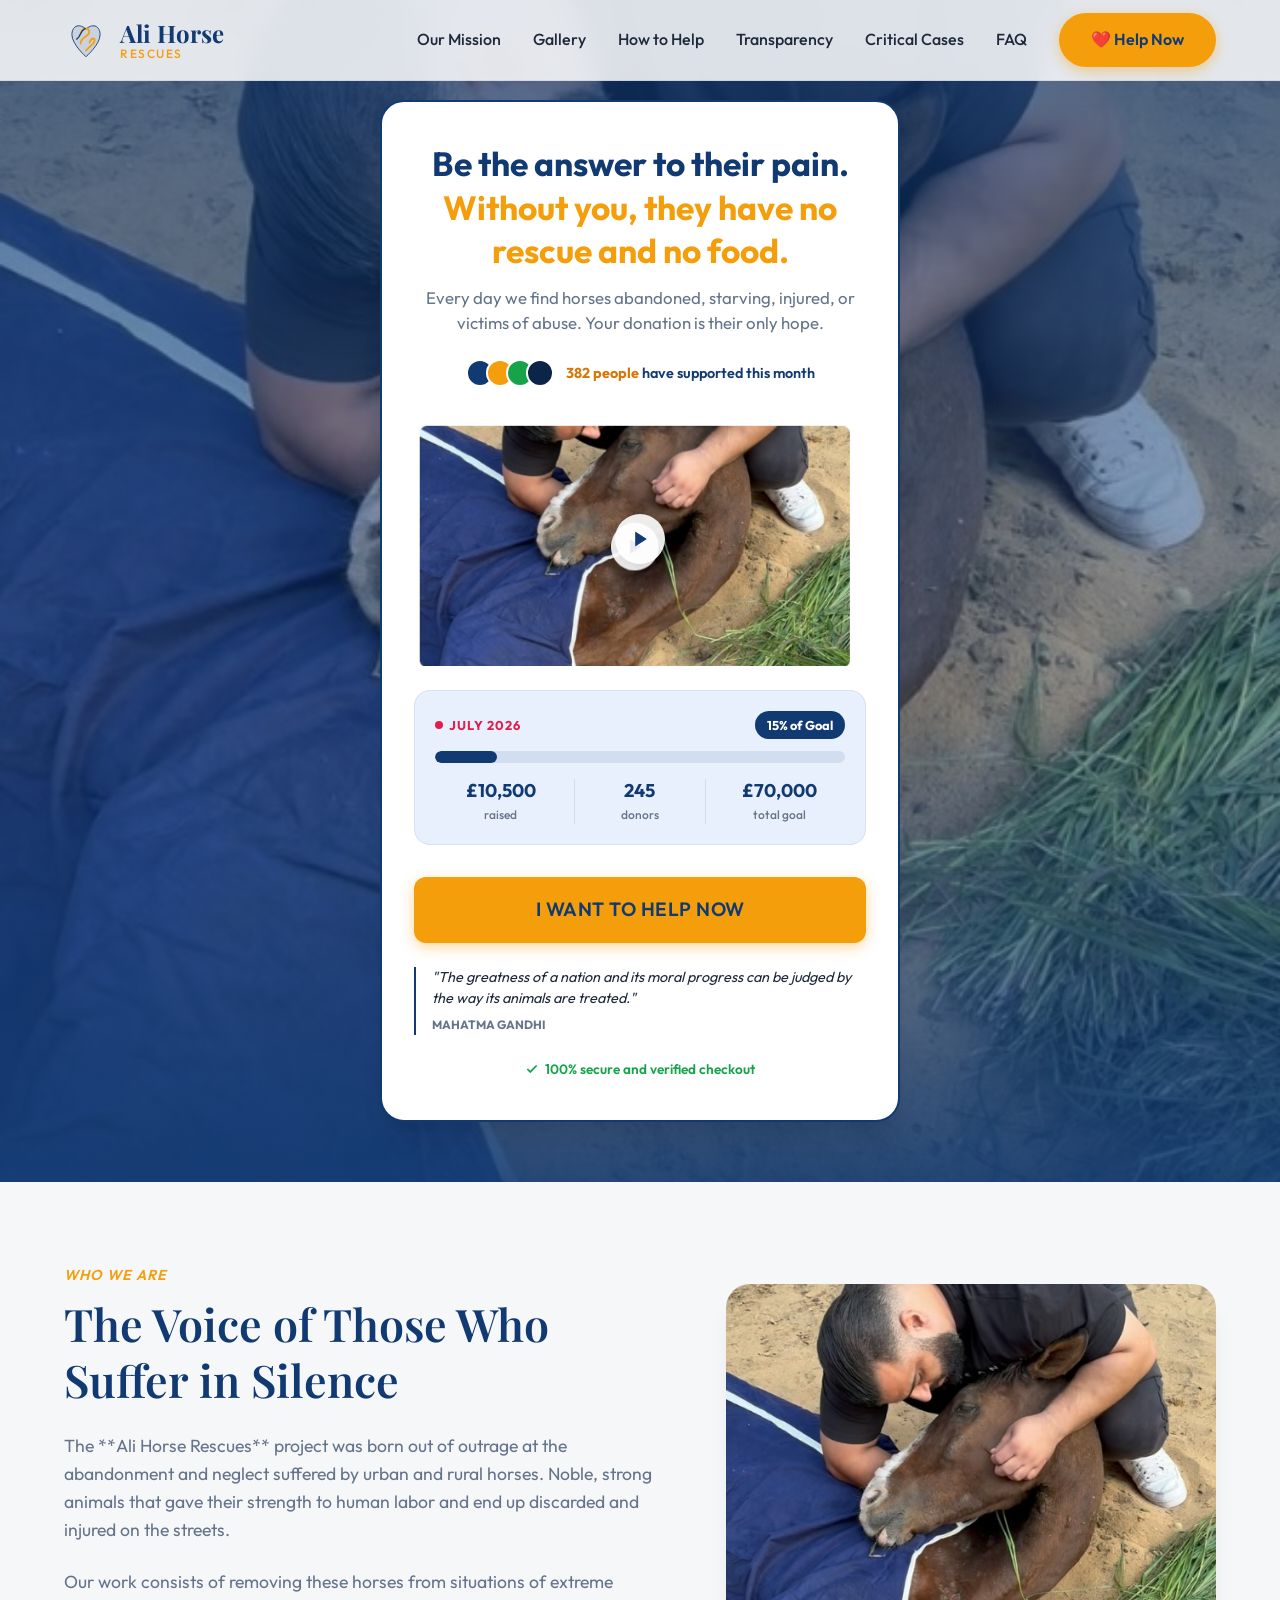
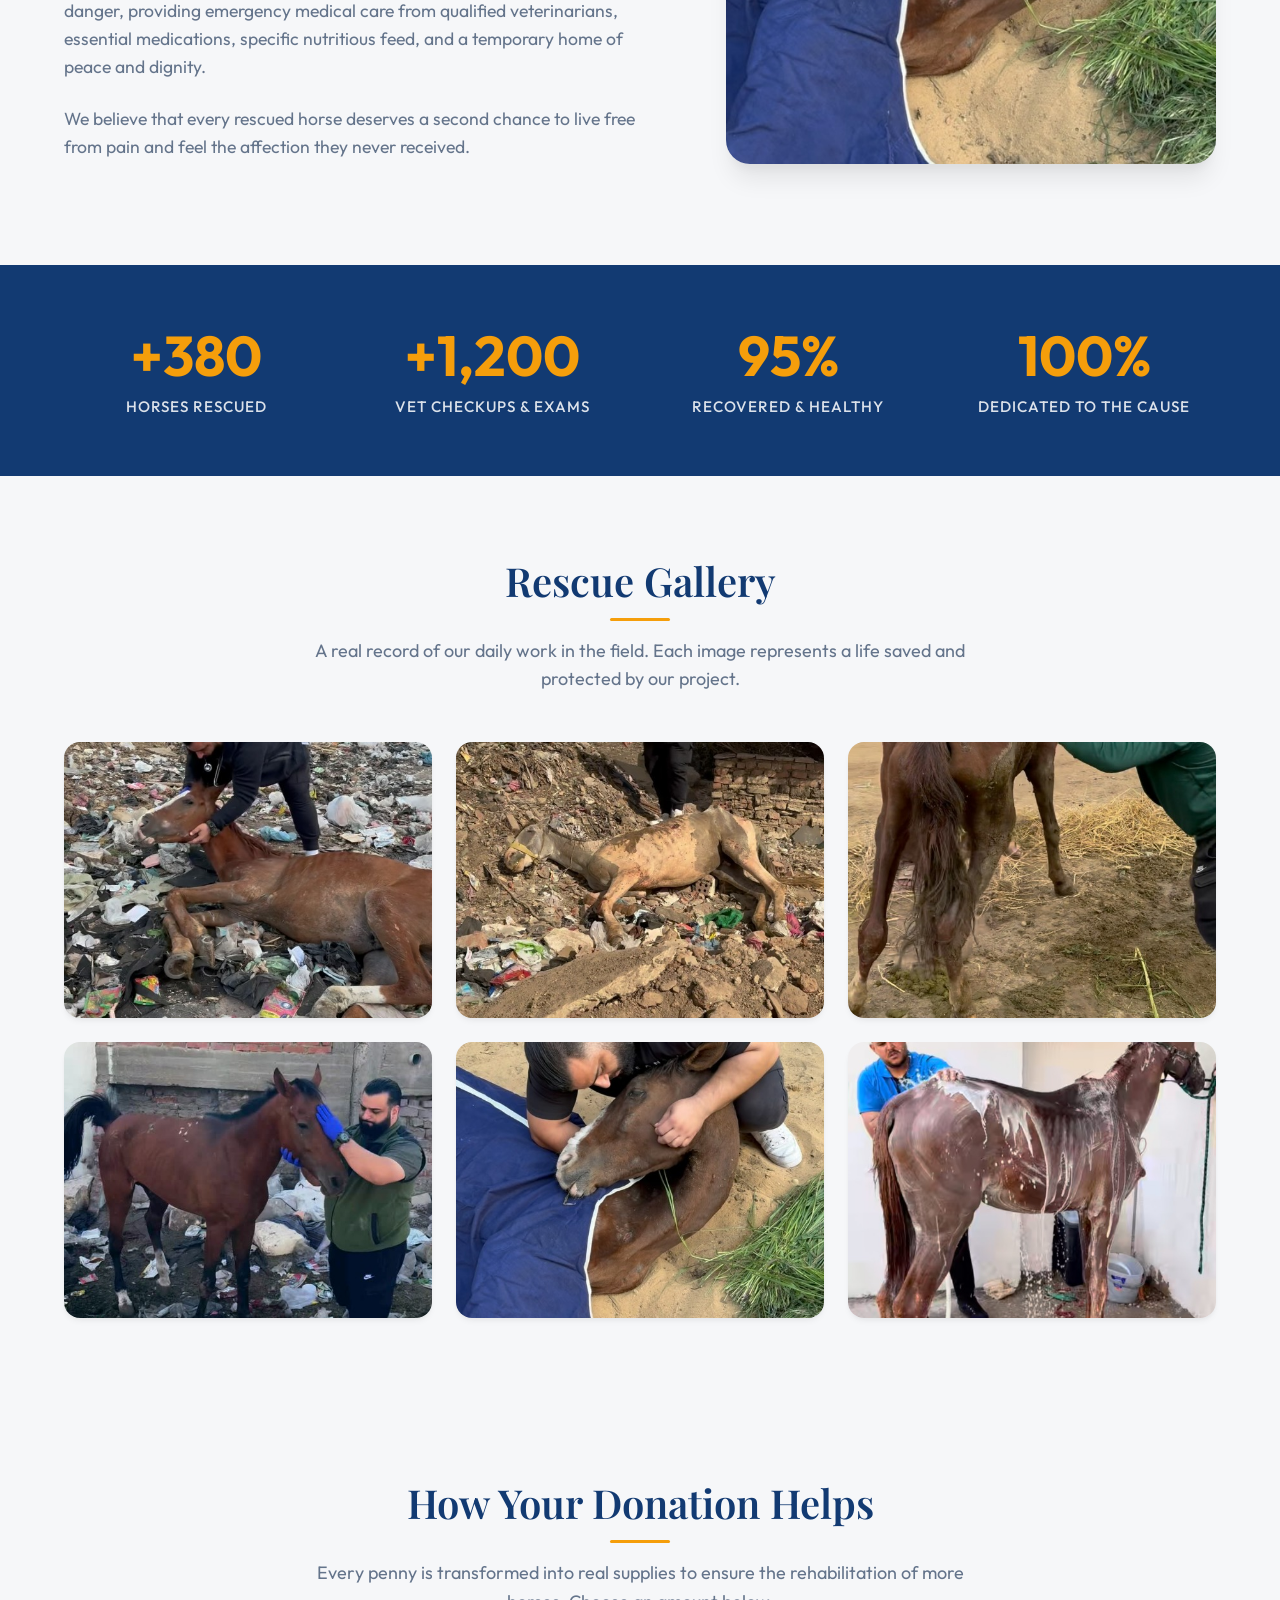
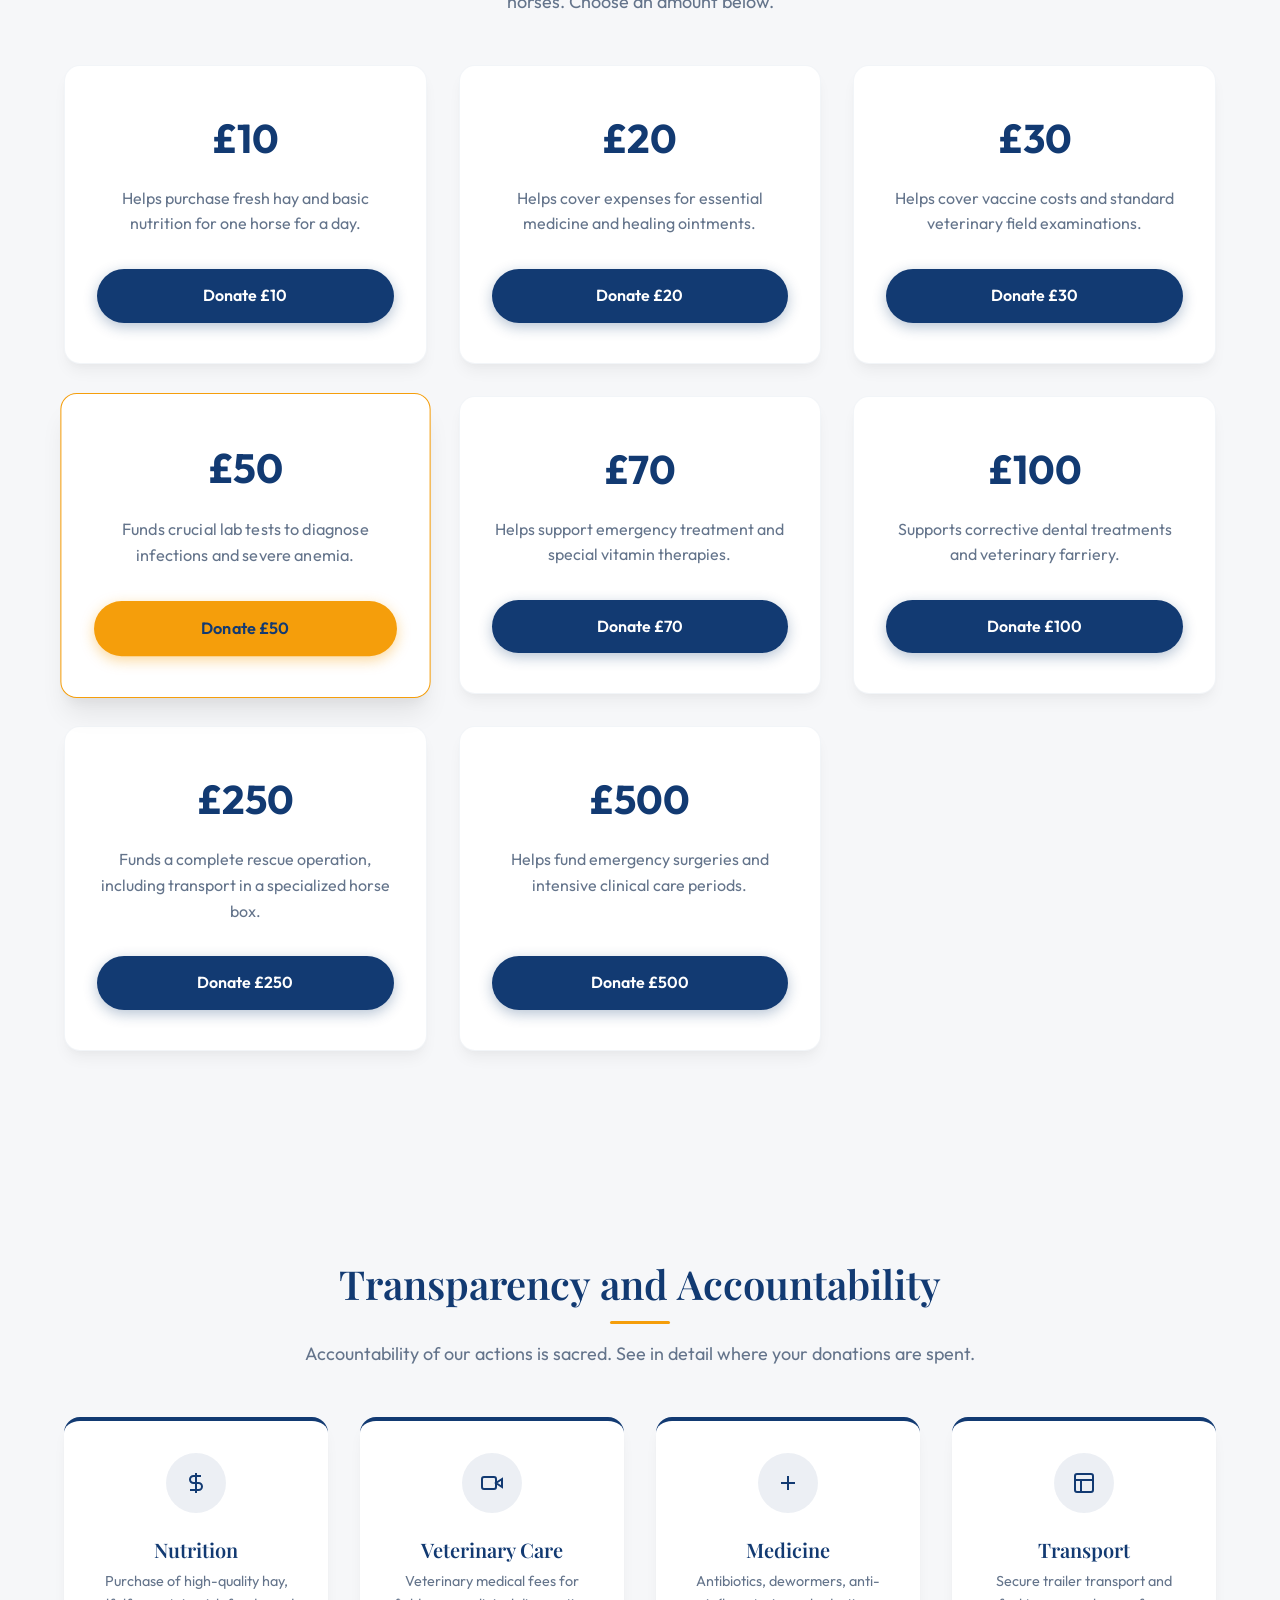
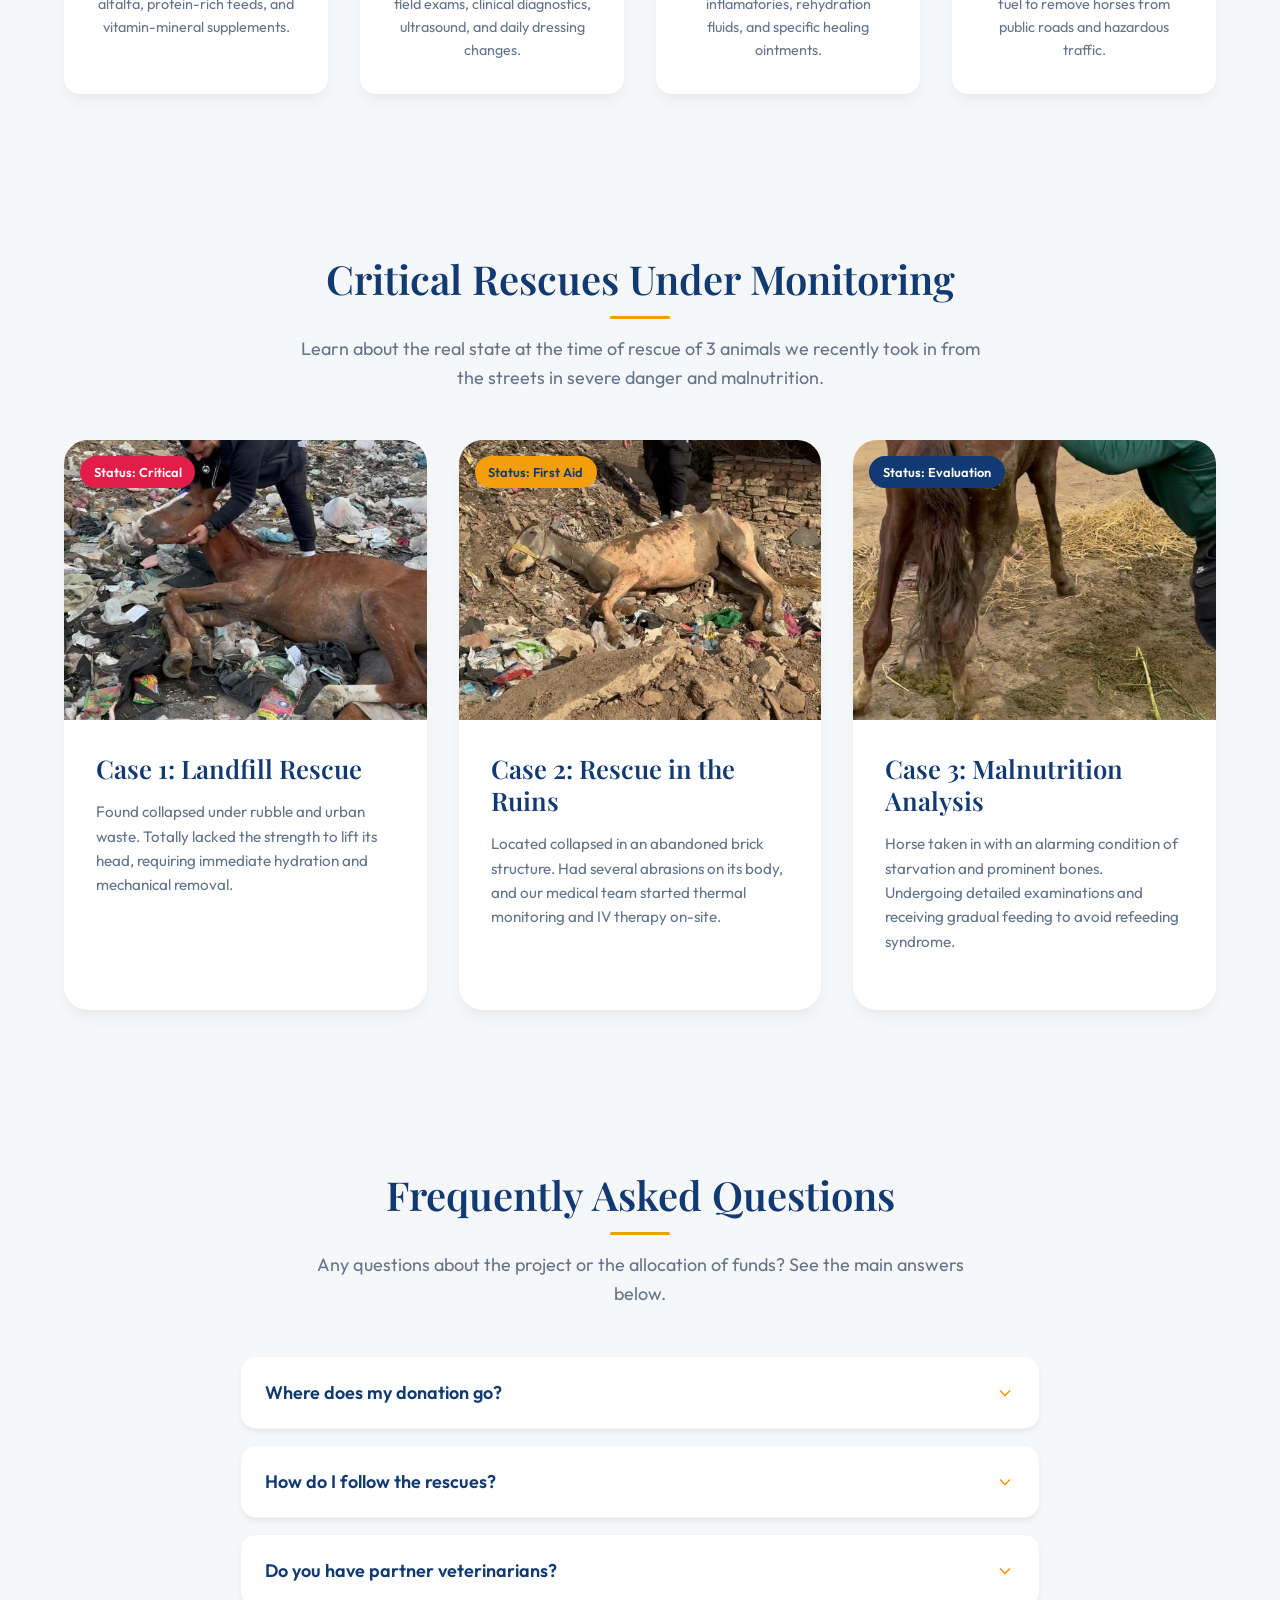
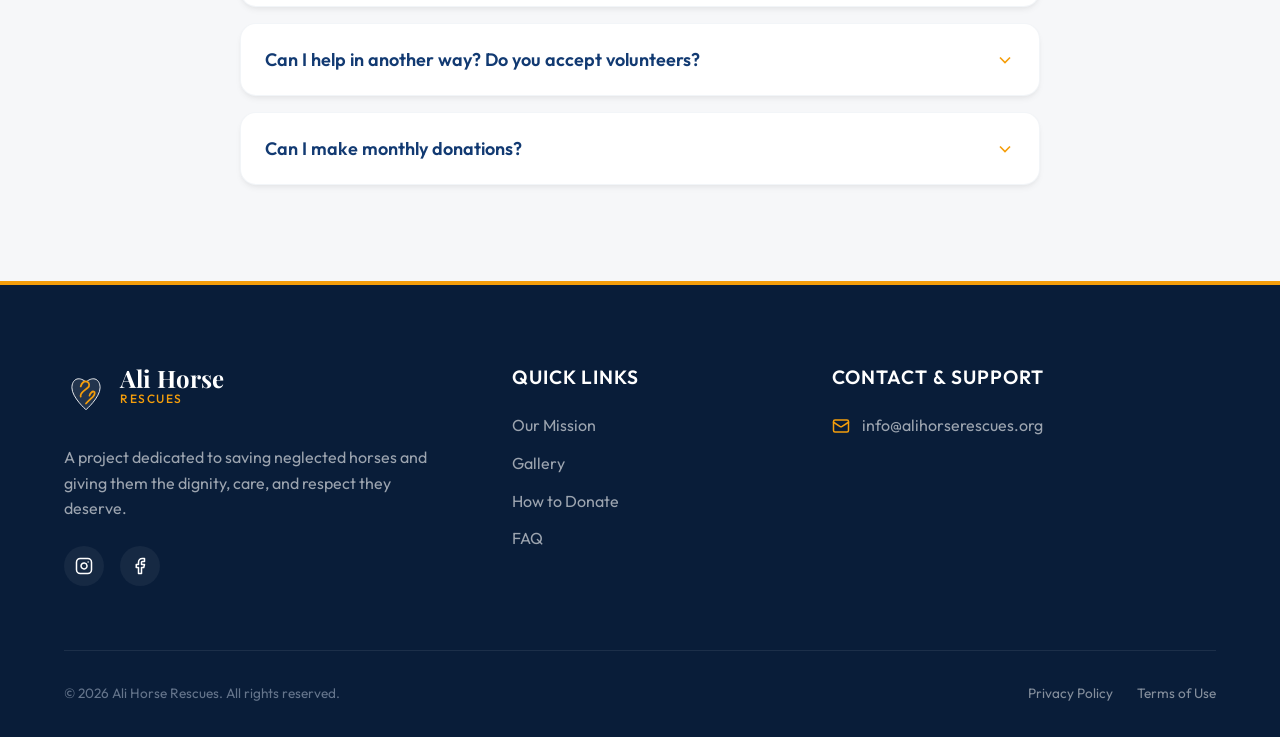
==== commit 1f4c687f: "feat: add £30 and £70 packages to index.html and redirect mappings" ====
--- a/index.html
+++ b/index.html
@@ -265,11 +265,25 @@
                         <a href="#checkoutModal" class="btn btn-dark btn-open-donation" data-donate-value="20">Donate £20</a>
                     </div>
 
+                    <!-- £30 -->
+                    <div class="donation-card">
+                        <div class="donation-value">£30</div>
+                        <p class="donation-desc">Helps cover vaccine costs and standard veterinary field examinations.</p>
+                        <a href="#checkoutModal" class="btn btn-dark btn-open-donation" data-donate-value="30">Donate £30</a>
+                    </div>
+
                     <!-- £50 -->
                     <div class="donation-card" style="border-color: var(--color-accent); transform: scale(1.02); box-shadow: var(--shadow-lg);">
                         <div class="donation-value">£50</div>
                         <p class="donation-desc">Funds crucial lab tests to diagnose infections and severe anemia.</p>
                         <a href="#checkoutModal" class="btn btn-primary btn-open-donation" data-donate-value="50">Donate £50</a>
+                    </div>
+
+                    <!-- £70 -->
+                    <div class="donation-card">
+                        <div class="donation-value">£70</div>
+                        <p class="donation-desc">Helps support emergency treatment and special vitamin therapies.</p>
+                        <a href="#checkoutModal" class="btn btn-dark btn-open-donation" data-donate-value="70">Donate £70</a>
                     </div>
 
                     <!-- £100 -->
@@ -528,7 +542,9 @@
                 <div class="checkout-values-grid">
                     <button class="checkout-val-btn" data-value="10">£10</button>
                     <button class="checkout-val-btn" data-value="20">£20</button>
+                    <button class="checkout-val-btn" data-value="30">£30</button>
                     <button class="checkout-val-btn active" data-value="50">£50</button>
+                    <button class="checkout-val-btn" data-value="70">£70</button>
                     <button class="checkout-val-btn" data-value="100">£100</button>
                     <button class="checkout-val-btn" data-value="250">£250</button>
                     <button class="checkout-val-btn" data-value="500">£500</button>
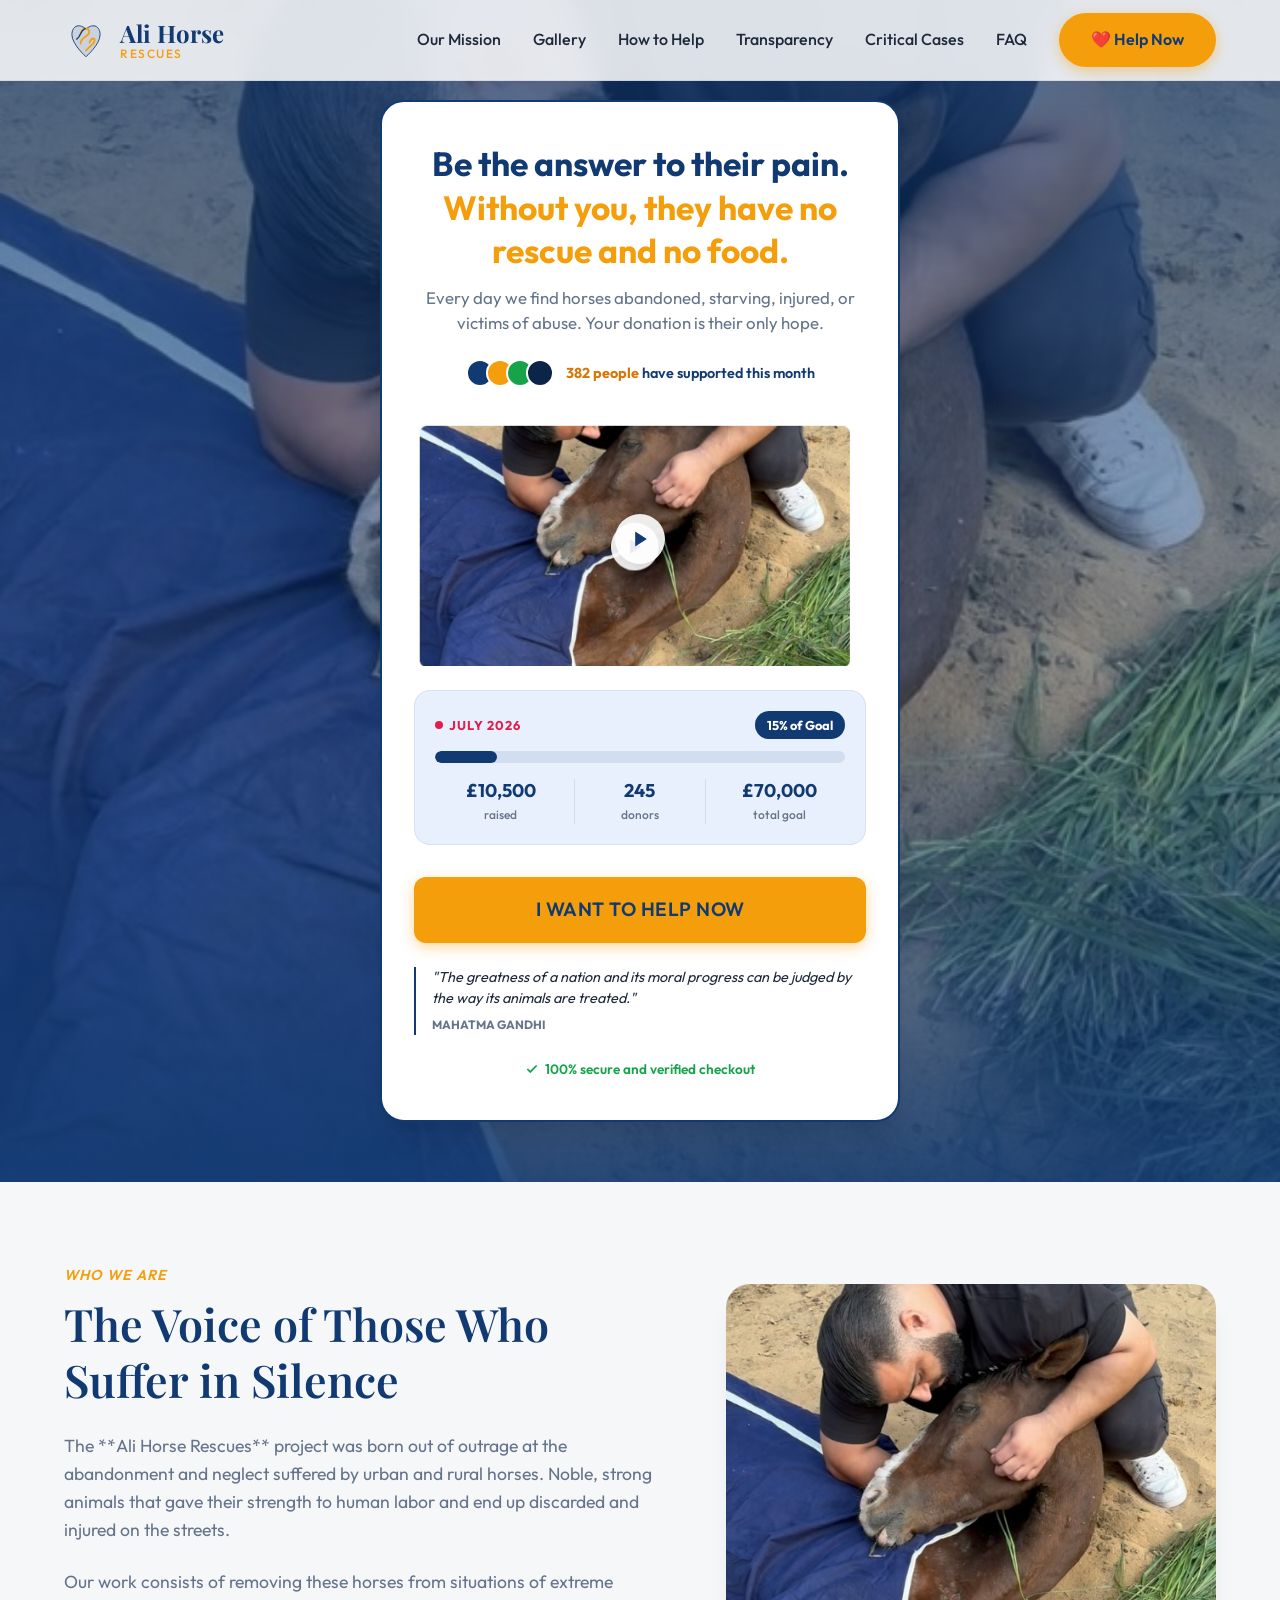
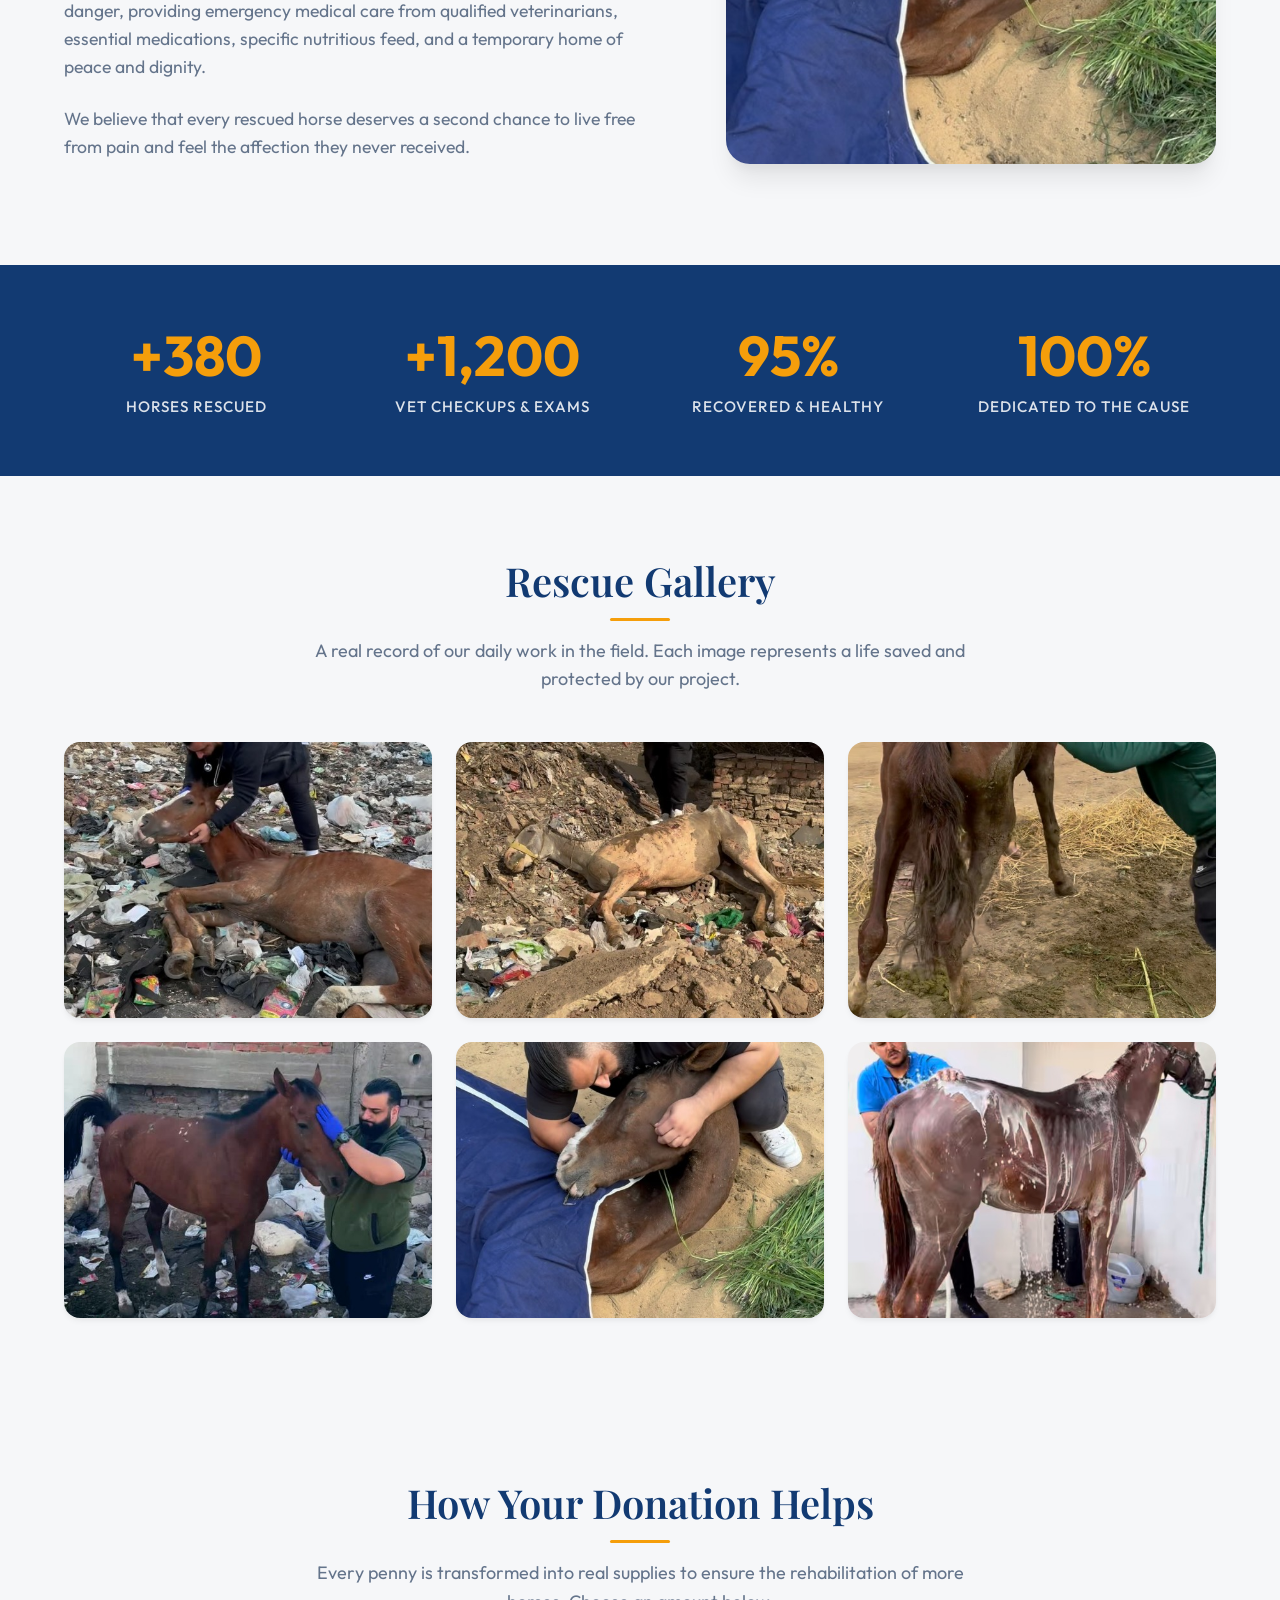
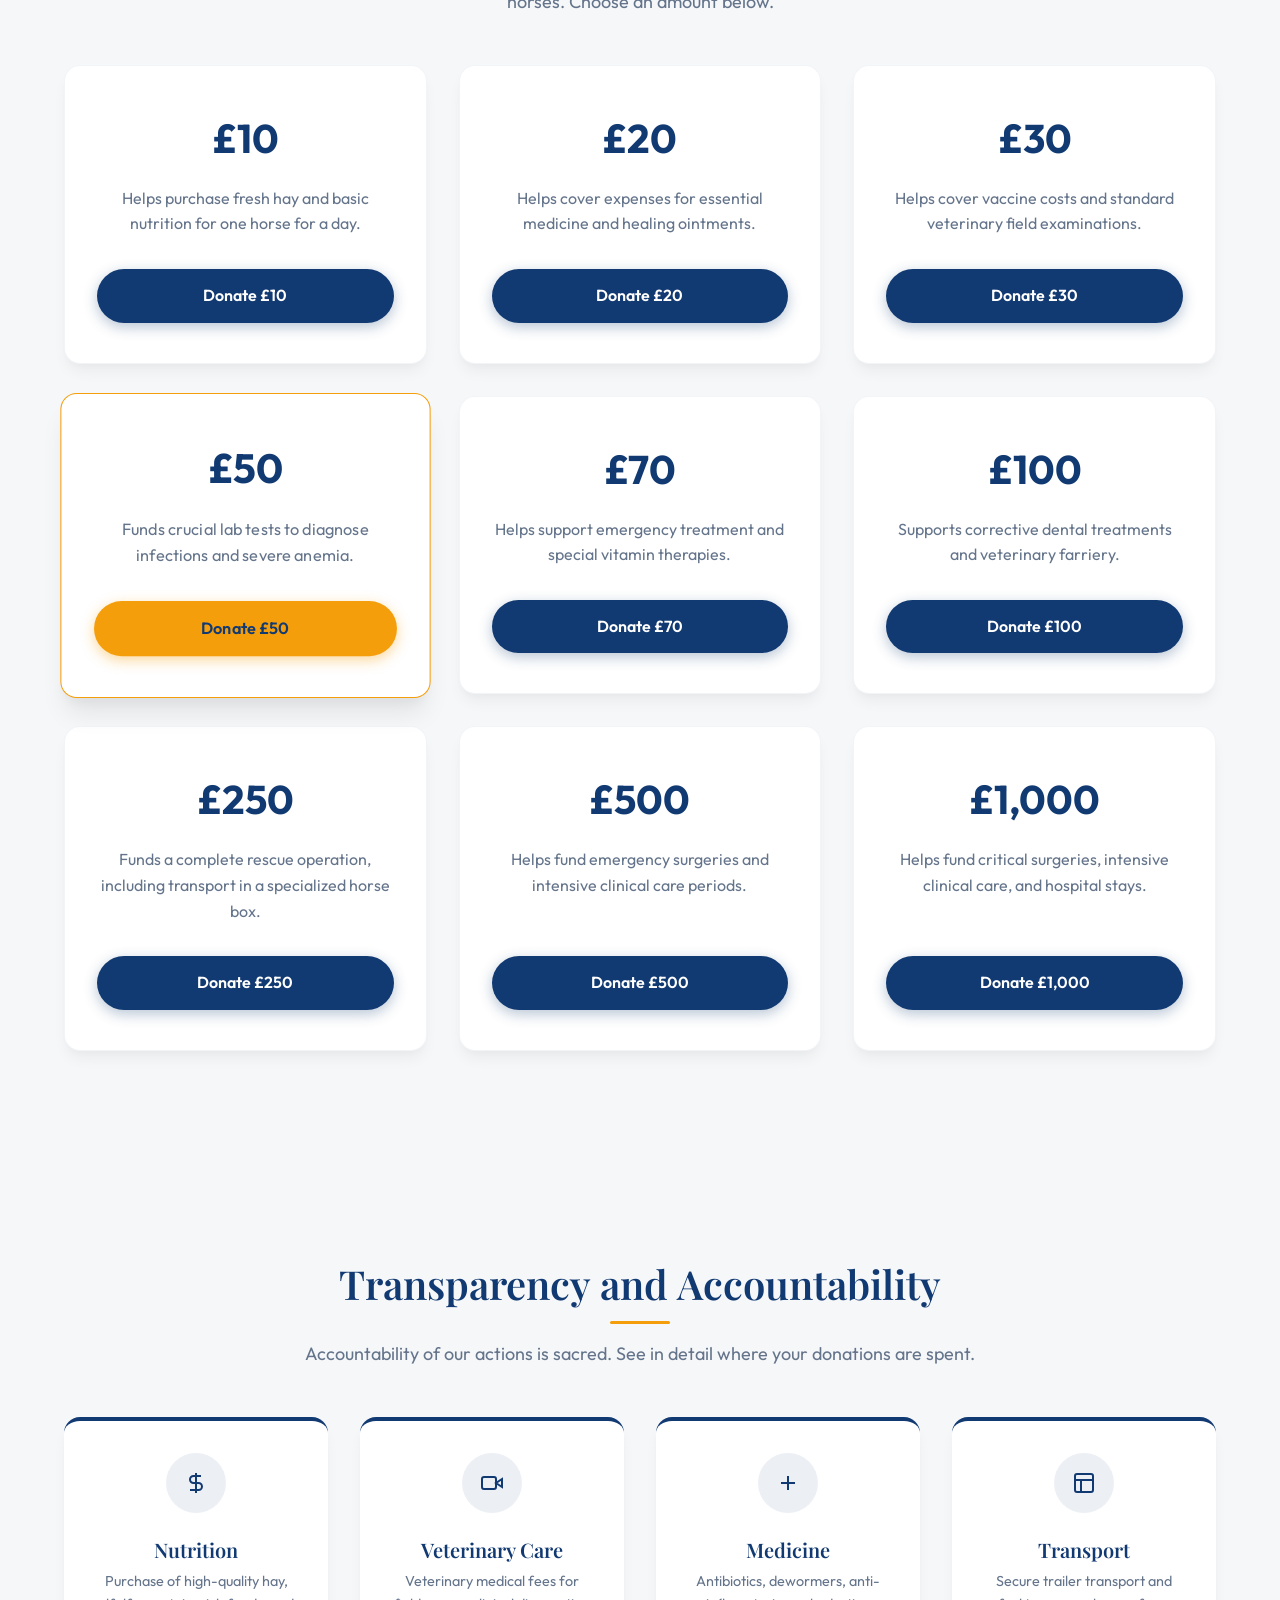
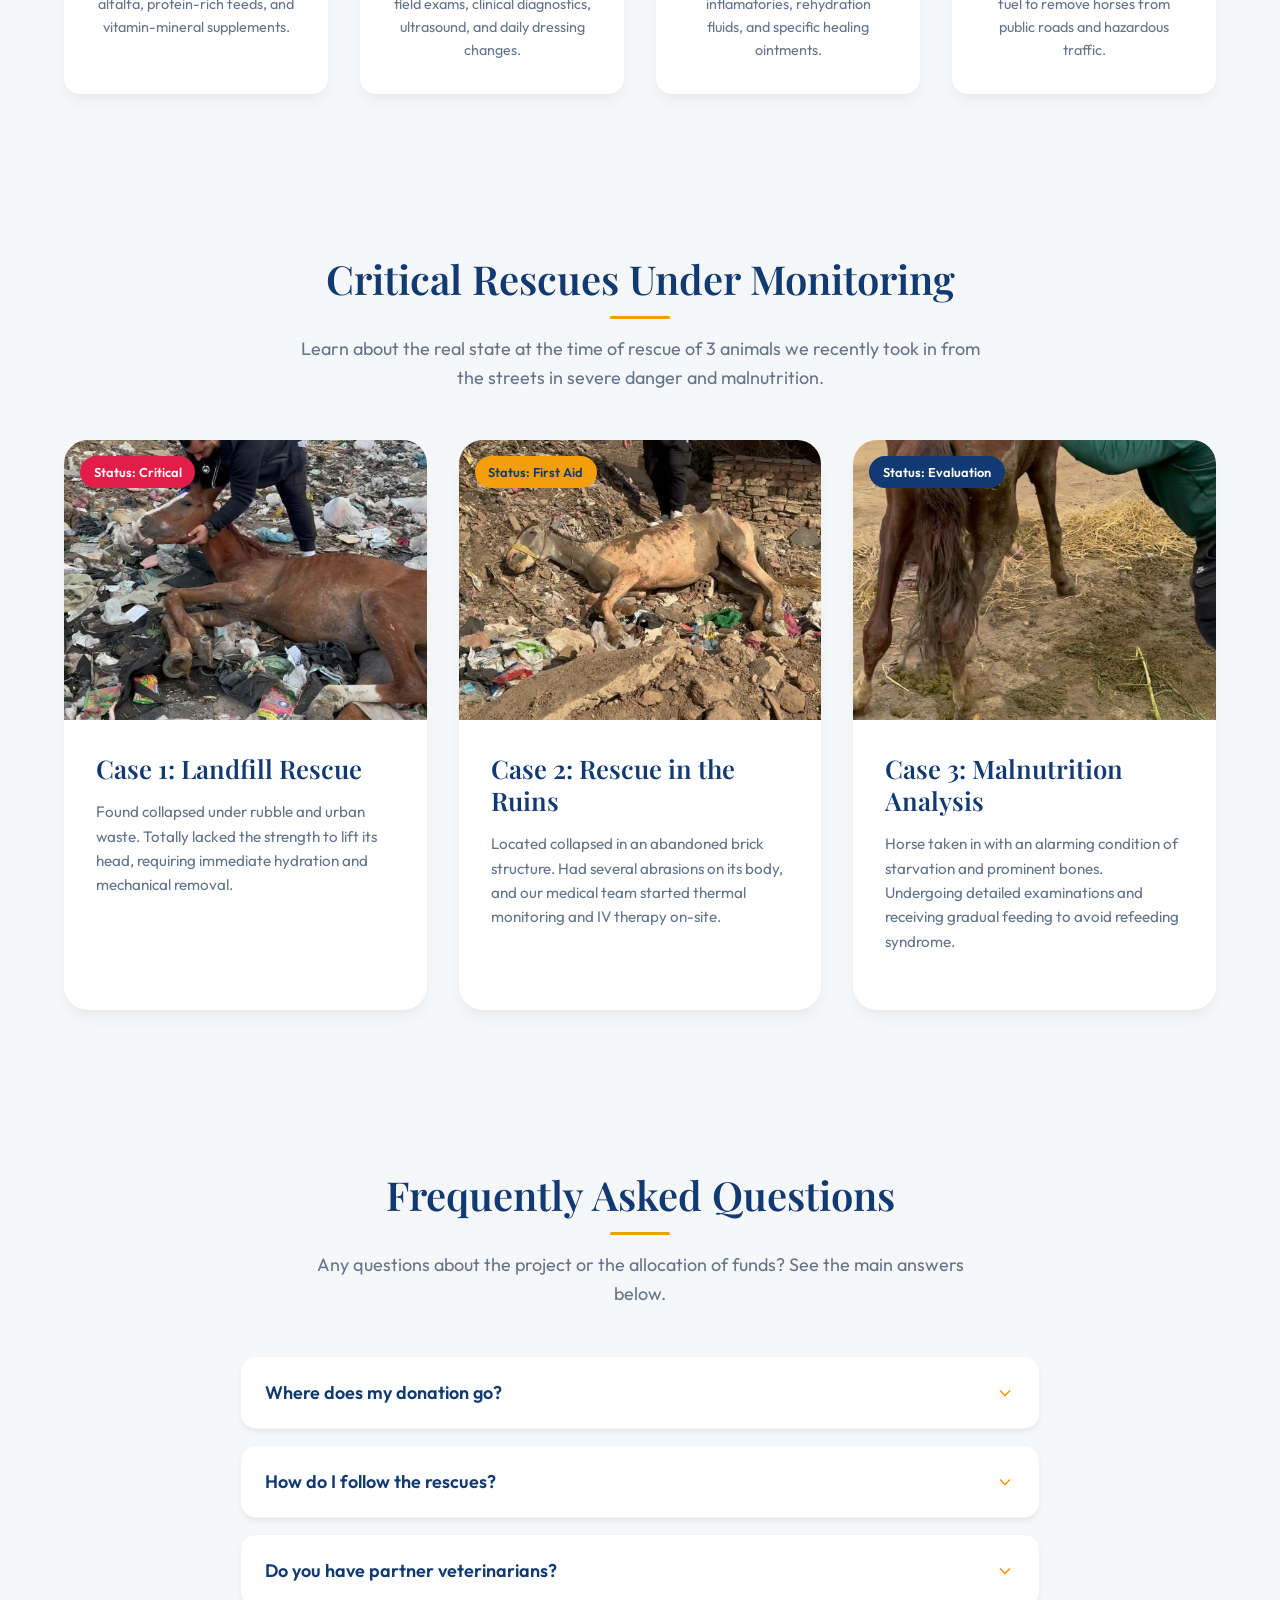
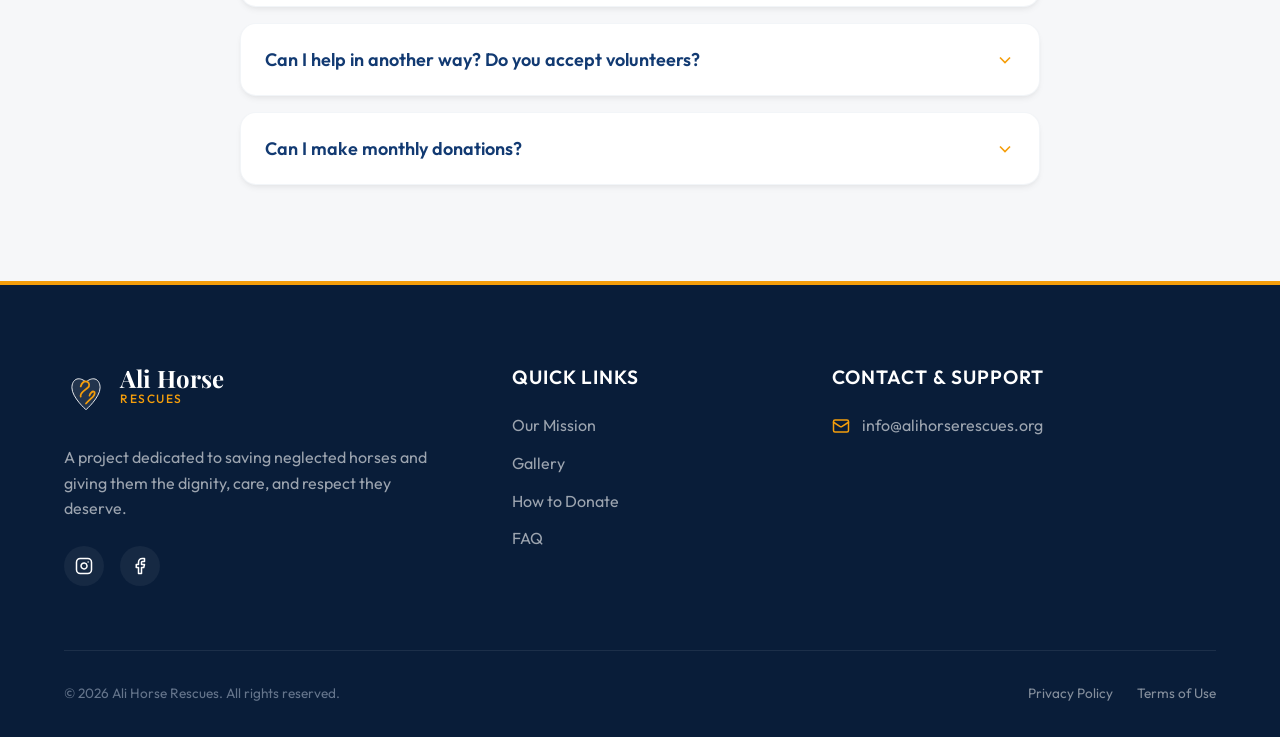
==== commit fb6a516b: "feat: add £1,000 package option to landing page, modal grid, and redirect configs" ====
--- a/index.html
+++ b/index.html
@@ -306,6 +306,13 @@
                         <p class="donation-desc">Helps fund emergency surgeries and intensive clinical care periods.</p>
                         <a href="#checkoutModal" class="btn btn-dark btn-open-donation" data-donate-value="500">Donate £500</a>
                     </div>
+
+                    <!-- £1000 -->
+                    <div class="donation-card">
+                        <div class="donation-value">£1,000</div>
+                        <p class="donation-desc">Helps fund critical surgeries, intensive clinical care, and hospital stays.</p>
+                        <a href="#checkoutModal" class="btn btn-dark btn-open-donation" data-donate-value="1000">Donate £1,000</a>
+                    </div>
                 </div>
             </div>
         </section>
@@ -548,9 +555,17 @@
                     <button class="checkout-val-btn" data-value="100">£100</button>
                     <button class="checkout-val-btn" data-value="250">£250</button>
                     <button class="checkout-val-btn" data-value="500">£500</button>
-                </div>
-                
-                <button class="btn btn-primary" id="btnDoarAgora" style="width: 100%; border-radius:8px; padding:1rem; margin-top: 1.5rem; text-transform: uppercase;">❤️ PROCEED TO SECURE CHECKOUT</button>
+                    <button class="checkout-val-btn" data-value="1000">£1,000</button>
+                </div>
+                
+                <div class="recurring-toggle-container" style="margin: 1.2rem 0; display: flex; align-items: center; justify-content: center; gap: 0.5rem; background: rgba(18,58,114,0.05); padding: 0.75rem; border-radius: 8px; border: 1px solid rgba(18,58,114,0.1);">
+                    <input type="checkbox" id="recurringCheckbox" style="width: 18px; height: 18px; cursor: pointer; accent-color: var(--color-primary);">
+                    <label for="recurringCheckbox" style="font-size: 0.95rem; color: var(--color-primary); cursor: pointer; font-weight: 600; user-select: none; display: flex; align-items: center; gap: 0.4rem;">
+                        🔄 Make this a monthly recurring donation
+                    </label>
+                </div>
+                
+                <button class="btn btn-primary" id="btnDoarAgora" style="width: 100%; border-radius:8px; padding:1rem; margin-top: 0.5rem; text-transform: uppercase;">❤️ PROCEED TO SECURE CHECKOUT</button>
             </div>
             
             <div class="security-badge">
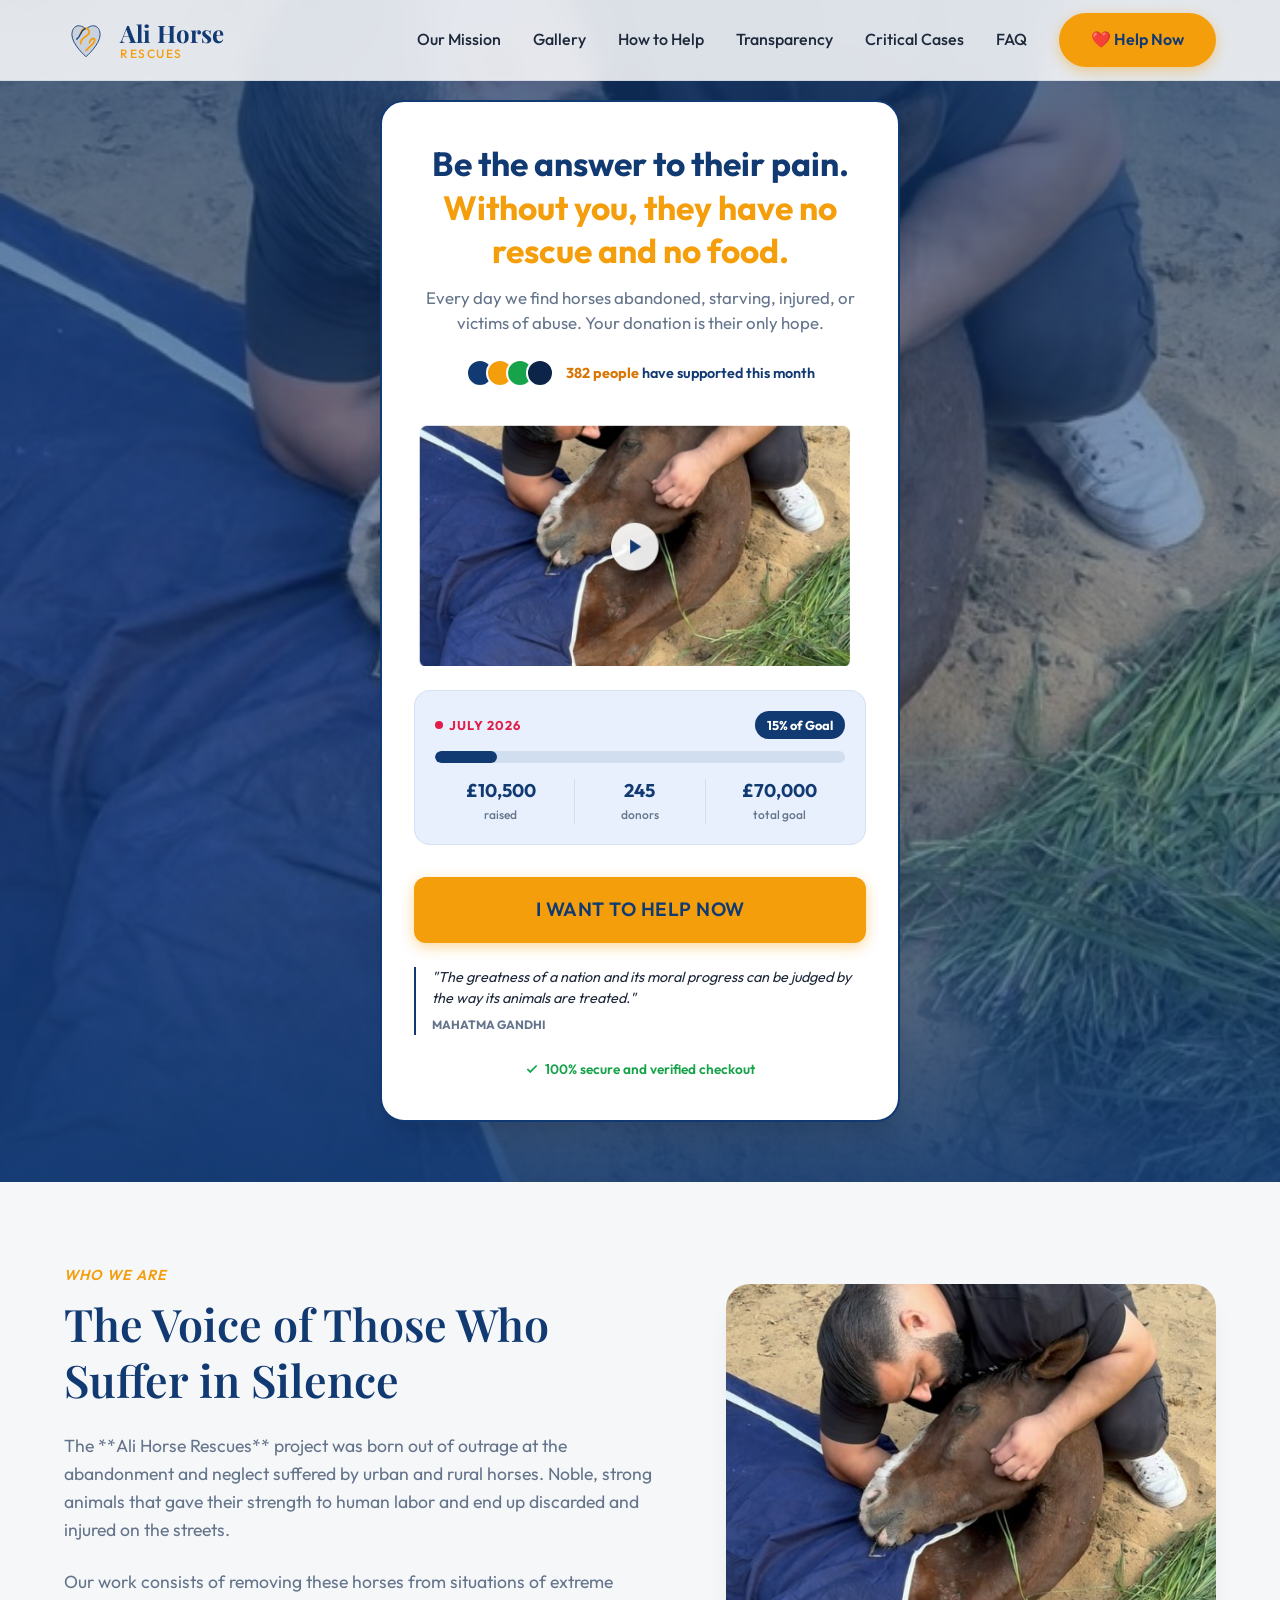
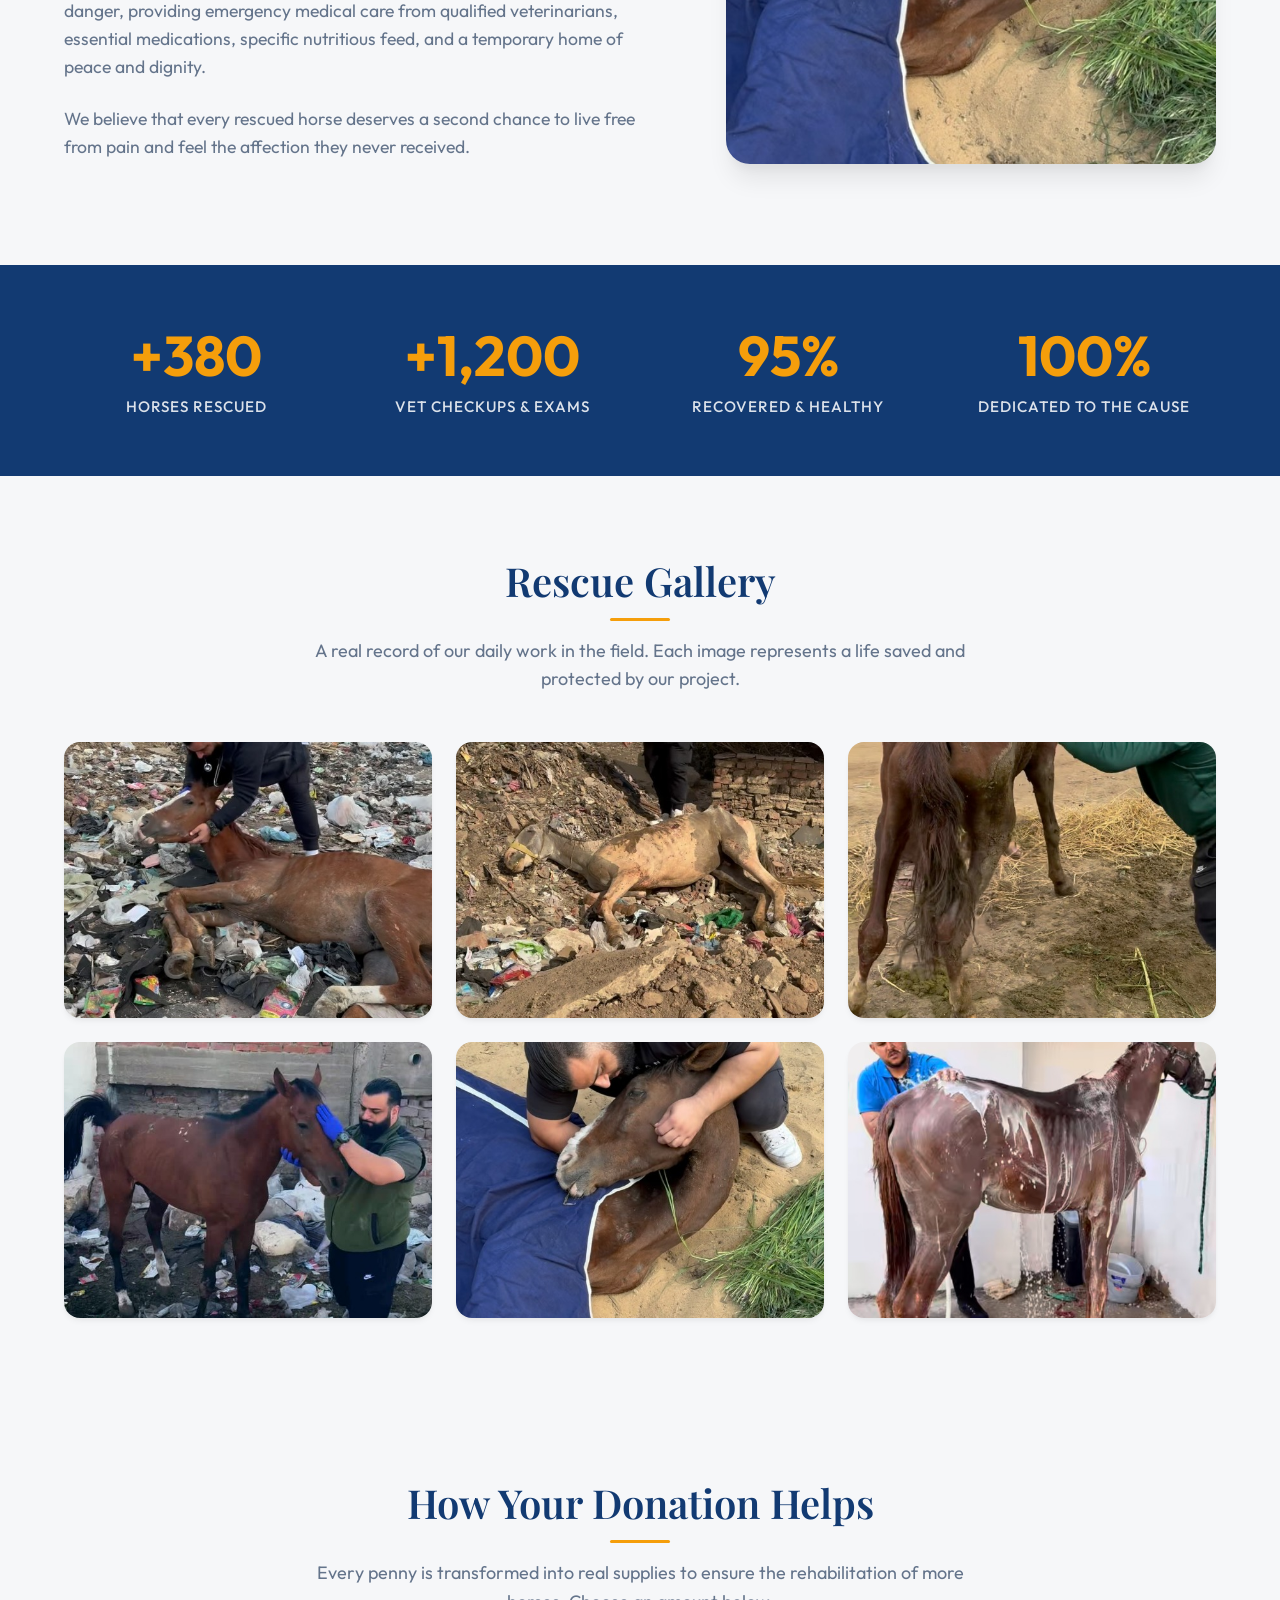
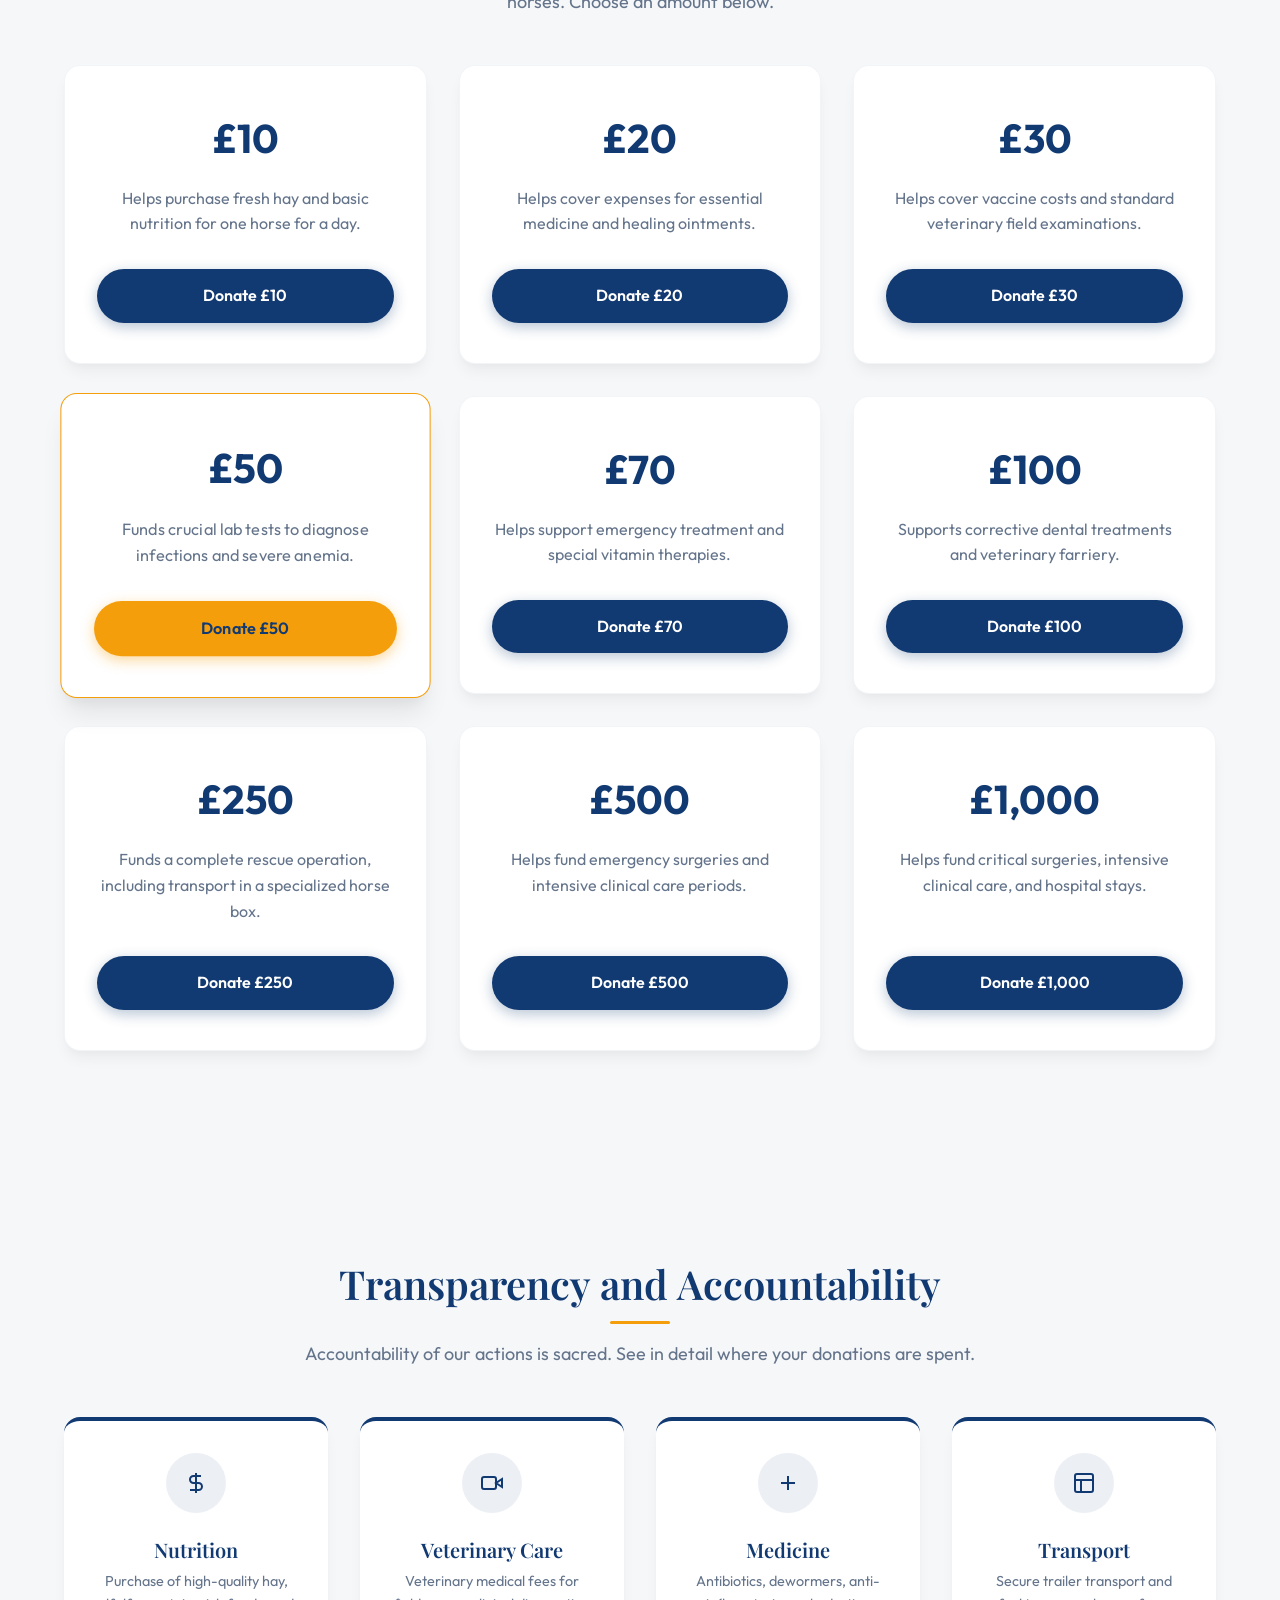
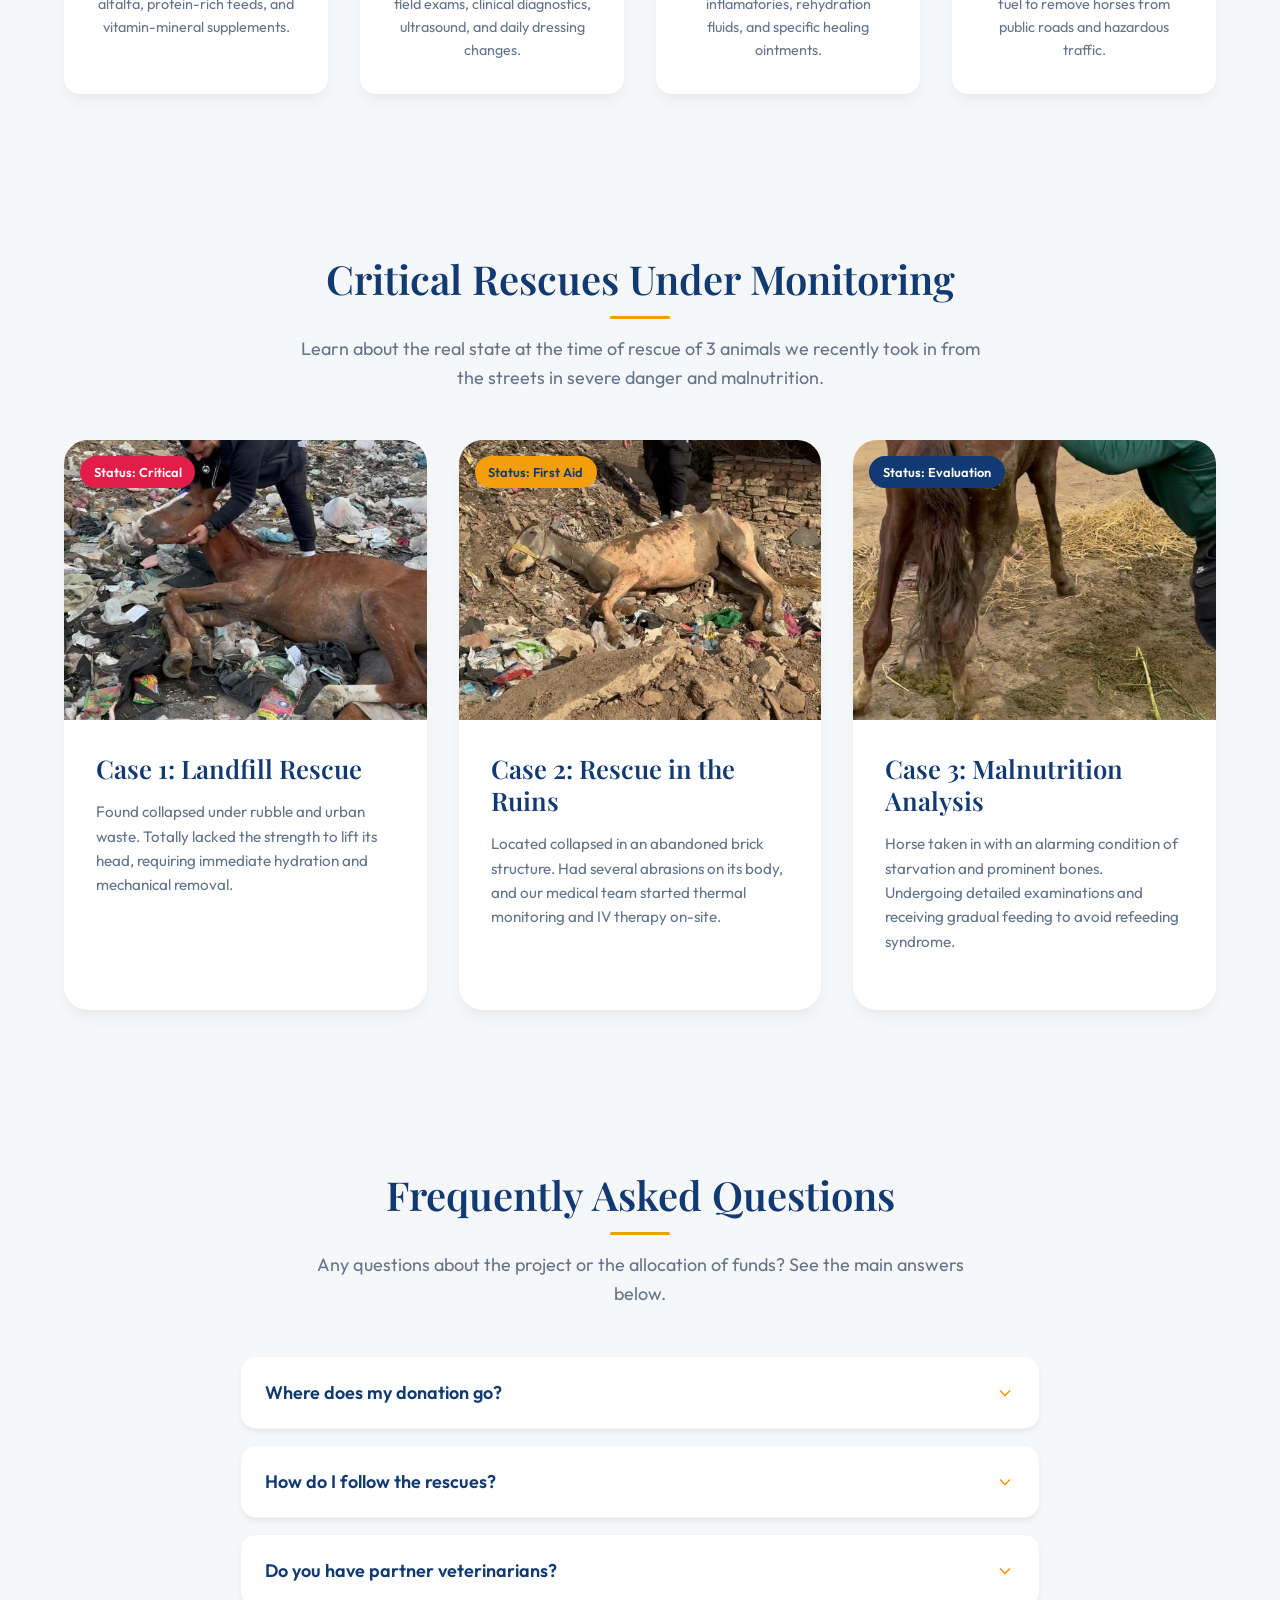
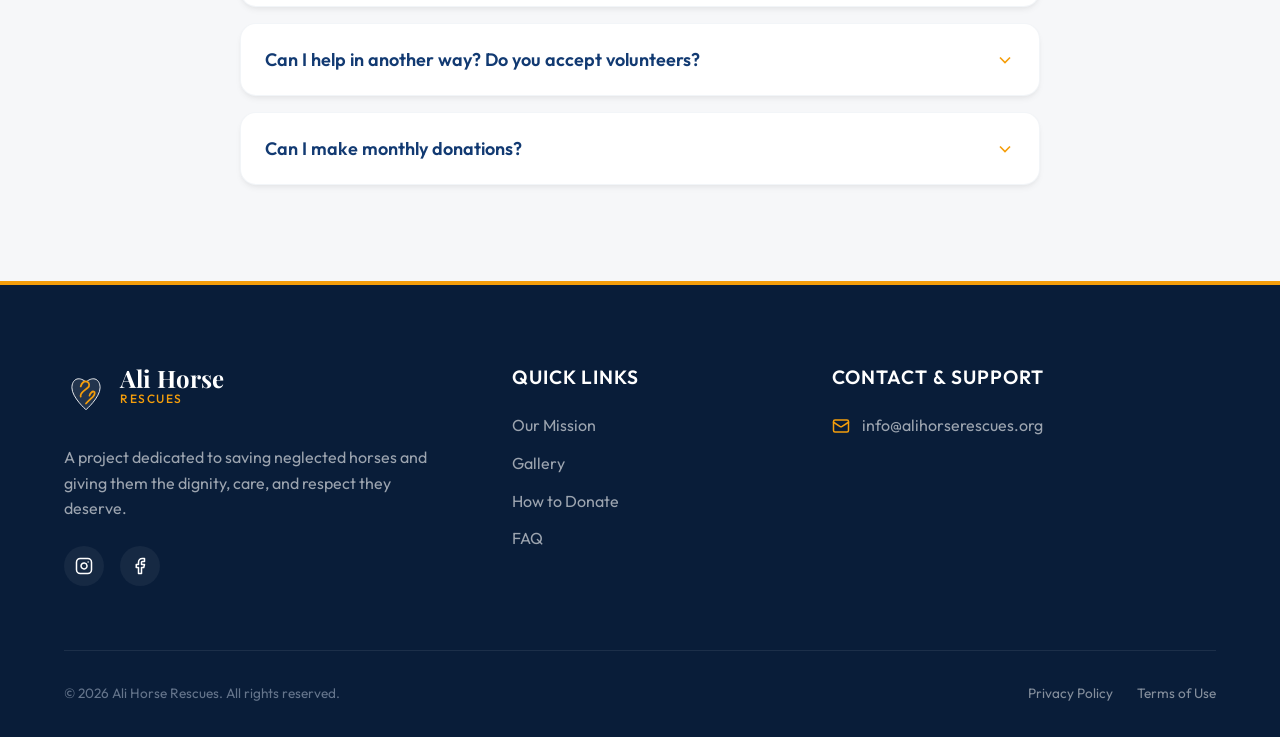
==== commit 41b968fa: "feat: remove video play features and Portuguese video file from UK site" ====
--- a/index.html
+++ b/index.html
@@ -101,9 +101,6 @@
                     <!-- Video Preview Block -->
                     <div class="hero-media-preview" id="heroMediaContainer">
                         <img src="assets/images/capa_video.png" alt="Horses at the shelter and team">
-                        <button class="play-overlay-btn" id="btnPlayHeroVideo" aria-label="Watch project video">
-                            <svg width="20" height="20" viewBox="0 0 24 24" fill="currentColor" style="color: var(--color-primary); margin-left: 2px;"><polygon points="5 3 19 12 5 21 5 3"/></svg>
-                        </button>
                     </div>
 
                     <!-- Goal Tracker -->
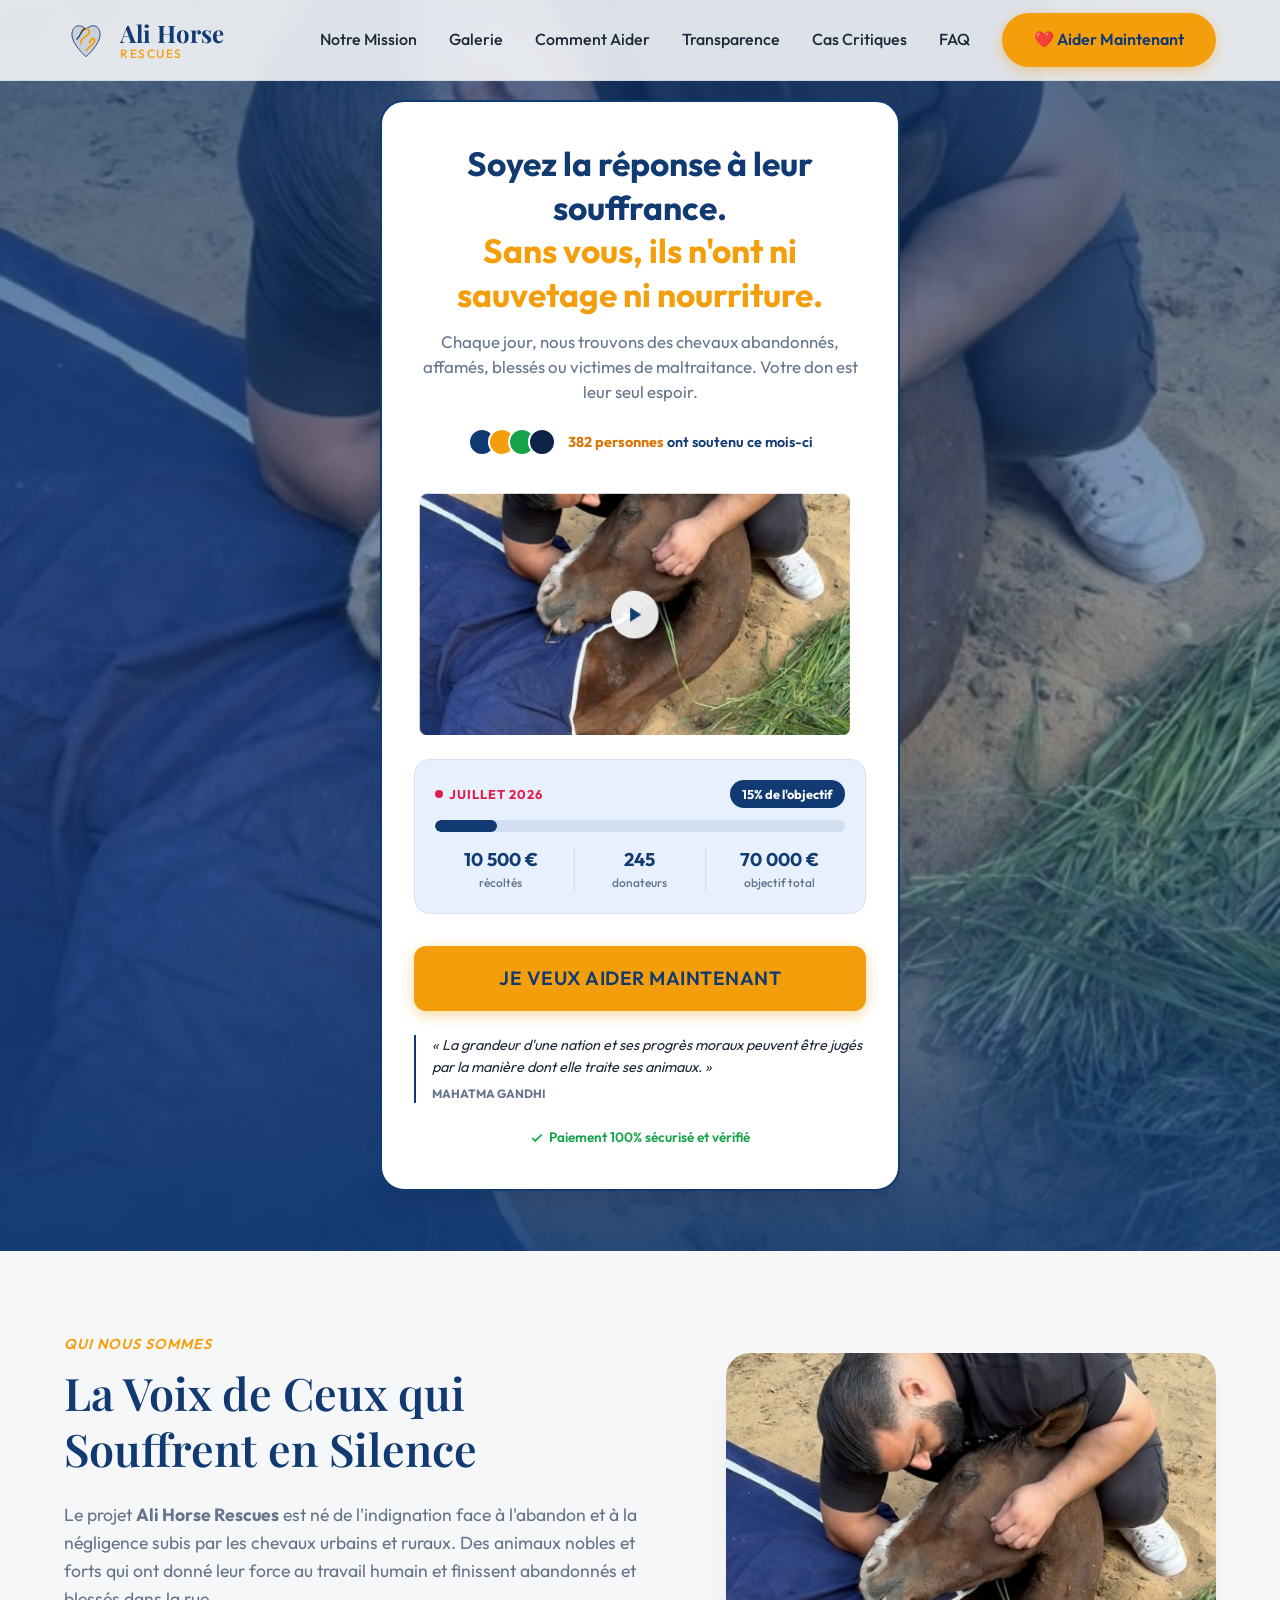
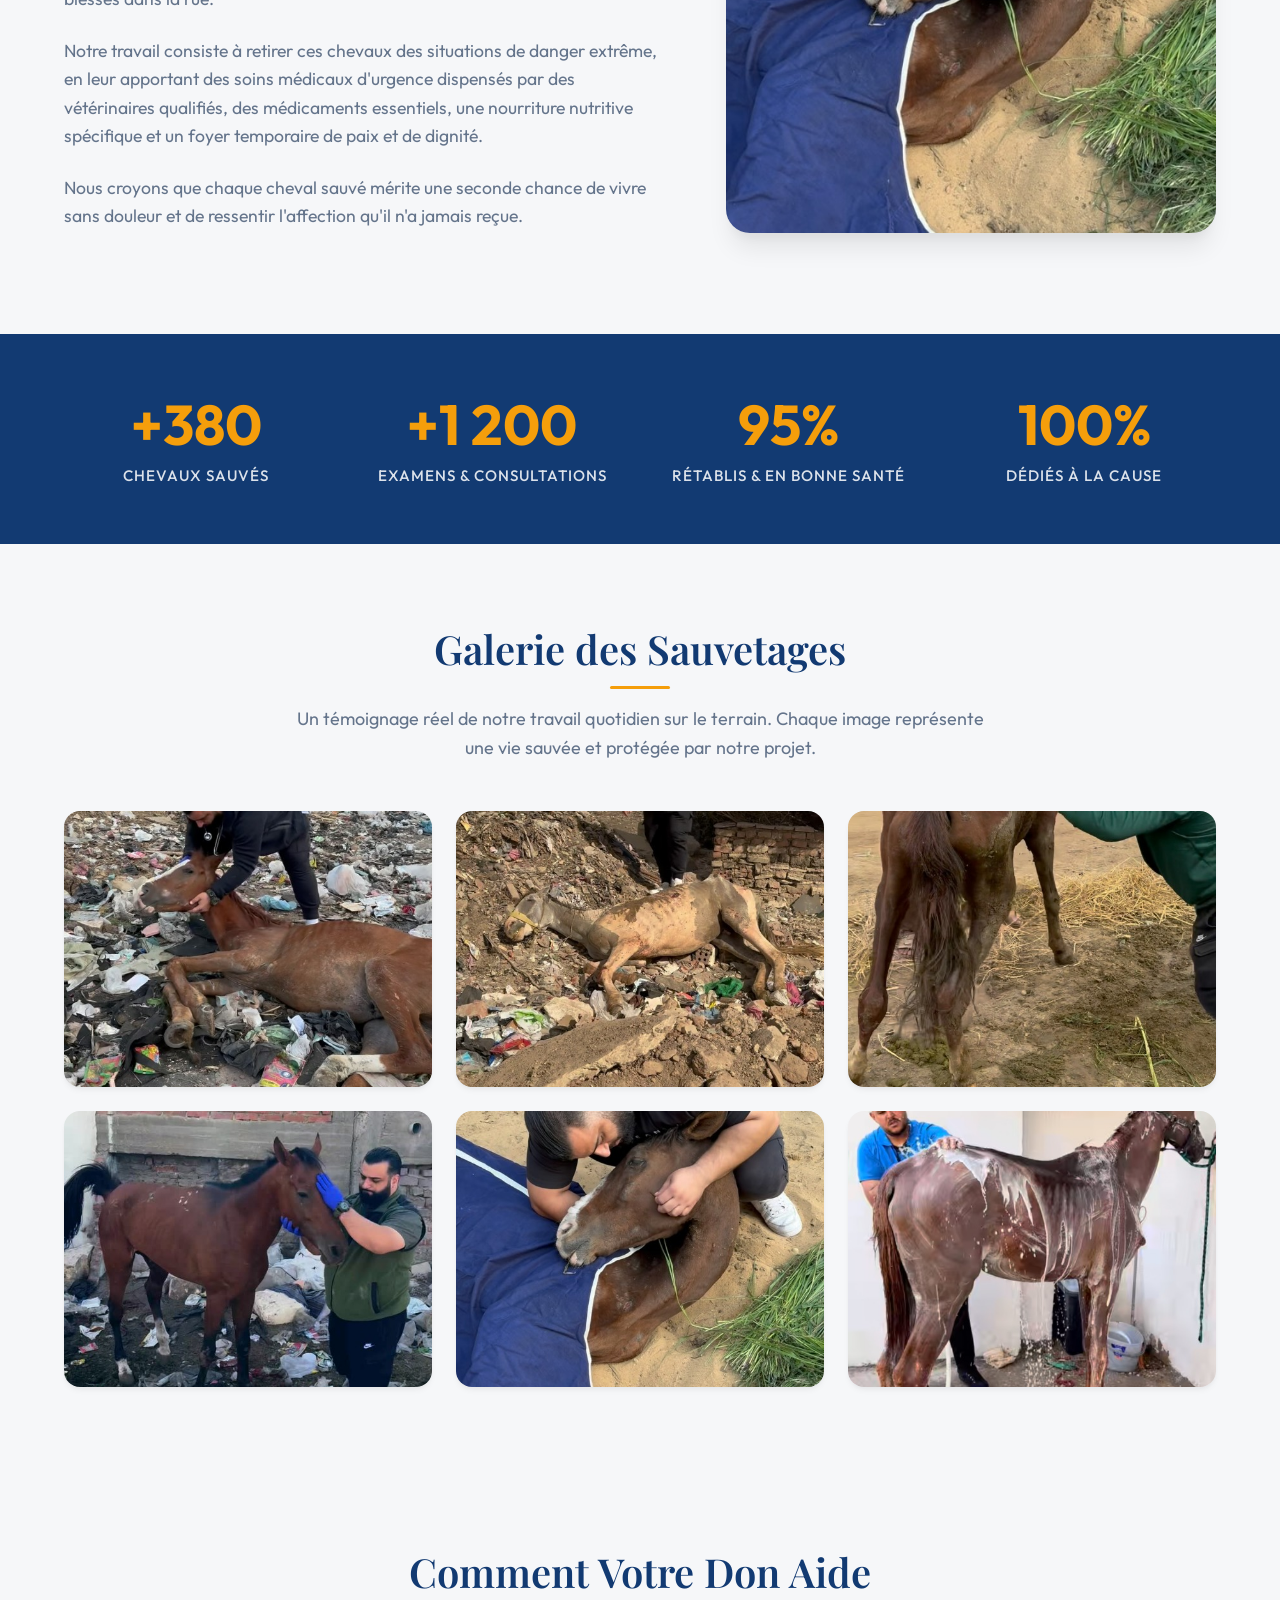
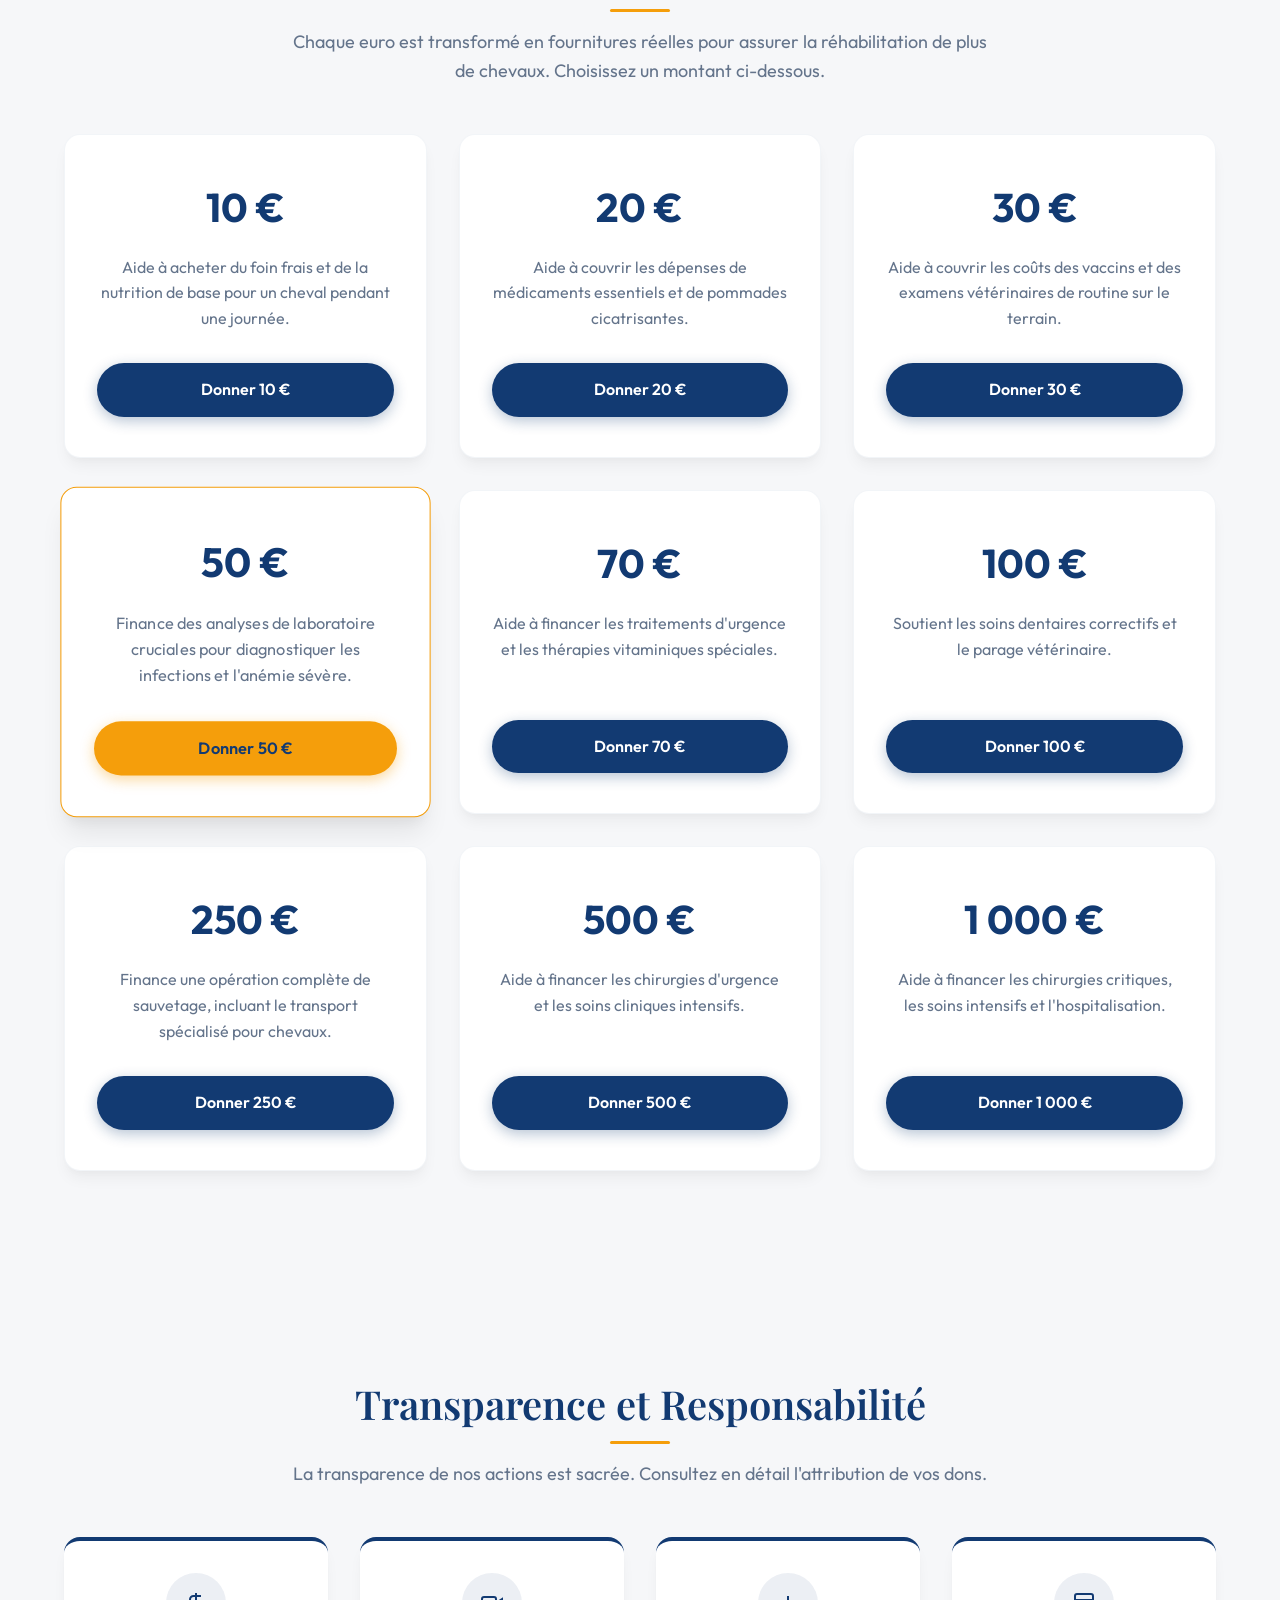
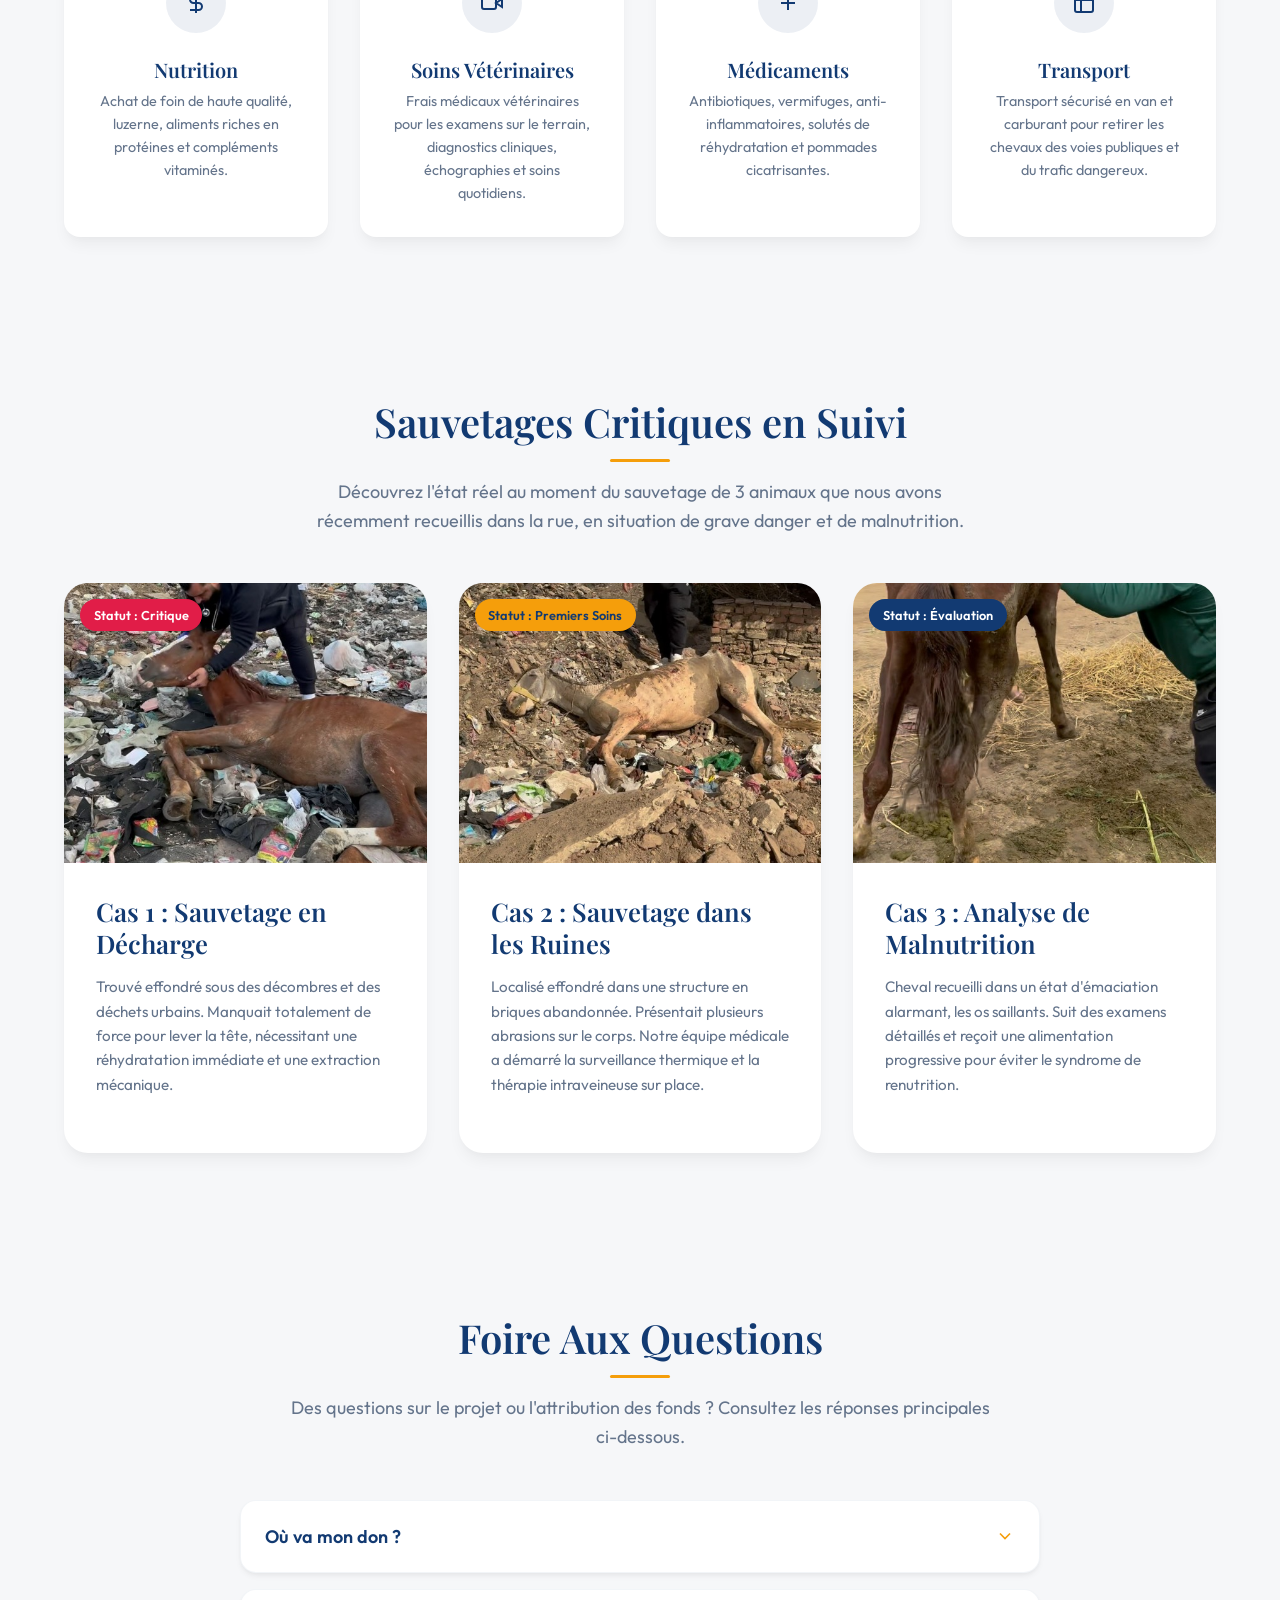
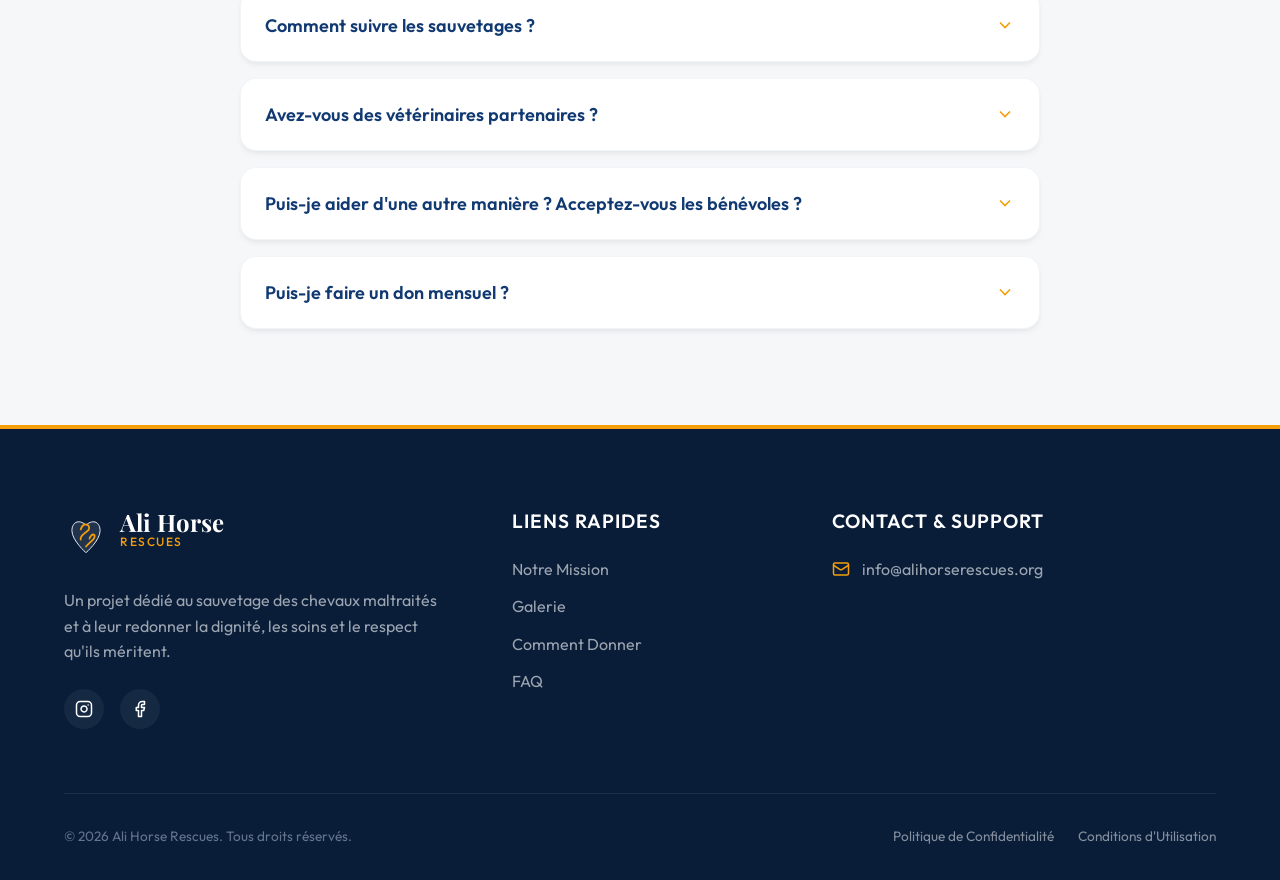
==== commit 5a0c1b82: "Update landing page to French, EUR currency, gift necklace selection, and shipping details checkout " ====
--- a/index.html
+++ b/index.html
@@ -1,19 +1,19 @@
 <!DOCTYPE html>
-<html lang="en">
+<html lang="fr">
 <head>
     <meta charset="UTF-8">
     <meta name="viewport" content="width=device-width, initial-scale=1.0">
-    <title>Ali Horse Rescues | They can't ask for help. We can act.</title>
+    <title>Ali Horse Rescues | Ils ne peuvent pas demander d'aide. Nous pouvons agir.</title>
     
     <!-- SEO Optimization -->
-    <meta name="description" content="The Ali Horse Rescues project raises awareness and works in rescuing, veterinary treatment, feeding, and rehabilitating horses that are victims of abandonment and abuse. Donate today.">
-    <meta name="keywords" content="horse rescue, animal protection, donate to ali horses, horse treatment, help abandoned horses">
+    <meta name="description" content="Le projet Ali Horse Rescues sensibilise et agit pour le sauvetage, les soins vétérinaires, l'alimentation et la réhabilitation des chevaux victimes d'abandon et de maltraitance. Faites un don dès aujourd'hui.">
+    <meta name="keywords" content="sauvetage de chevaux, protection animale, faire un don ali horses, soins chevaux, aider chevaux abandonnés">
     <meta name="robots" content="index, follow">
     <meta name="author" content="Ali Horse Rescues">
     
     <!-- Open Graph Metadata (Facebook / WhatsApp) -->
-    <meta property="og:title" content="Ali Horse Rescues | Support This Cause">
-    <meta property="og:description" content="Help fund rescues, veterinary treatments, food, and rehabilitation for abandoned or injured horses.">
+    <meta property="og:title" content="Ali Horse Rescues | Soutenez cette cause">
+    <meta property="og:description" content="Aidez à financer les sauvetages, les soins vétérinaires, la nourriture et la réhabilitation des chevaux abandonnés ou blessés.">
     <meta property="og:image" content="assets/images/cavalo_resgate.jpg">
     <meta property="og:type" content="website">
     
@@ -53,7 +53,7 @@
     <!-- Header Navigation -->
     <header class="header" id="header">
         <div class="container">
-            <a href="#" class="logo-container" aria-label="Ali Horse Rescues Home">
+            <a href="#" class="logo-container" aria-label="Ali Horse Rescues Accueil">
                 <svg class="logo-icon" viewBox="0 0 100 100" fill="none" xmlns="http://www.w3.org/2000/svg">
                     <path d="M50 88C50 88 18 60 18 38C18 20 32 10 50 25C68 10 82 20 82 38C82 60 50 88 50 88Z" fill="#123A72" fill-opacity="0.12" stroke="#123A72" stroke-width="2"/>
                     <path d="M38 35C40 28 45 22 52 24C58 26 59 34 54 38C50 41 42 46 39 52C38 54 37 56 38 58M58 56C59 52 64 45 68 47C71 48 70 54 66 58C62 62 55 68 50 74" stroke="#F59E0B" stroke-width="4" stroke-linecap="round"/>
@@ -65,16 +65,16 @@
                 </div>
             </a>
             
-            <button class="menu-btn" id="menuBtn" aria-label="Toggle menu" aria-expanded="false">&#x2630;</button>
+            <button class="menu-btn" id="menuBtn" aria-label="Afficher le menu" aria-expanded="false">&#x2630;</button>
             
             <nav class="nav" id="nav">
-                <a href="#mission" class="nav-link">Our Mission</a>
-                <a href="#gallery" class="nav-link">Gallery</a>
-                <a href="#how-to-help" class="nav-link">How to Help</a>
-                <a href="#transparency" class="nav-link">Transparency</a>
-                <a href="#rescues" class="nav-link">Critical Cases</a>
+                <a href="#mission" class="nav-link">Notre Mission</a>
+                <a href="#gallery" class="nav-link">Galerie</a>
+                <a href="#how-to-help" class="nav-link">Comment Aider</a>
+                <a href="#transparency" class="nav-link">Transparence</a>
+                <a href="#rescues" class="nav-link">Cas Critiques</a>
                 <a href="#faq" class="nav-link">FAQ</a>
-                <a href="#checkoutModal" class="btn btn-primary btn-open-donation" data-donate-value="50">❤️ Help Now</a>
+                <a href="#checkoutModal" class="btn btn-primary btn-open-donation" data-donate-value="50">❤️ Aider Maintenant</a>
             </nav>
         </div>
     </header>
@@ -84,8 +84,8 @@
         <section class="hero" id="hero">
             <div class="container">
                 <div class="hero-card reveal">
-                    <h1>Be the answer to their pain. <br><span class="highlight-orange">Without you, they have no rescue and no food.</span></h1>
-                    <p class="subtitle">Every day we find horses abandoned, starving, injured, or victims of abuse. Your donation is their only hope.</p>
+                    <h1>Soyez la réponse à leur souffrance. <br><span class="highlight-orange">Sans vous, ils n'ont ni sauvetage ni nourriture.</span></h1>
+                    <p class="subtitle">Chaque jour, nous trouvons des chevaux abandonnés, affamés, blessés ou victimes de maltraitance. Votre don est leur seul espoir.</p>
                     
                     <!-- Proof Social -->
                     <div class="proof-row">
@@ -95,54 +95,54 @@
                             <div class="avatar-dot" style="background-color:#16A34A; border-color:#fff;"></div>
                             <div class="avatar-dot" style="background-color:#0b2447; border-color:#fff;"></div>
                         </div>
-                        <div class="proof-text"><span>382 people</span> have supported this month</div>
+                        <div class="proof-text"><span>382 personnes</span> ont soutenu ce mois-ci</div>
                     </div>
 
                     <!-- Video Preview Block -->
                     <div class="hero-media-preview" id="heroMediaContainer">
-                        <img src="assets/images/capa_video.png" alt="Horses at the shelter and team">
+                        <img src="assets/images/capa_video.png" alt="Chevaux au refuge et équipe de sauvetage">
                     </div>
 
                     <!-- Goal Tracker -->
                     <div class="goal-tracker-card">
                         <div class="goal-header">
-                            <span class="goal-date">July 2026</span>
-                            <span class="goal-badge">15% of Goal</span>
+                            <span class="goal-date">Juillet 2026</span>
+                            <span class="goal-badge">15% de l'objectif</span>
                         </div>
                         <div class="goal-progress-bar-container">
                             <div class="goal-progress-bar-fill"></div>
                         </div>
                         <div class="goal-stats-grid">
                             <div class="goal-stat-col">
-                                <h4>£10,500</h4>
-                                <p>raised</p>
+                                <h4>10 500 €</h4>
+                                <p>récoltés</p>
                             </div>
                             <div class="goal-stat-col" style="border-left: 1px solid rgba(18,58,114,0.1); border-right: 1px solid rgba(18,58,114,0.1);">
                                 <h4>245</h4>
-                                <p>donors</p>
+                                <p>donateurs</p>
                             </div>
                             <div class="goal-stat-col">
-                                <h4>£70,000</h4>
-                                <p>total goal</p>
+                                <h4>70 000 €</h4>
+                                <p>objectif total</p>
                             </div>
                         </div>
                     </div>
 
                     <!-- CTA Button -->
                     <a href="#checkoutModal" class="btn btn-primary btn-open-donation" data-donate-value="50" style="width: 100%; border-radius: 12px; font-size: 1.2rem; padding: 1.1rem; text-transform: uppercase; letter-spacing: 0.5px; margin-bottom: 1.5rem;">
-                        I WANT TO HELP NOW
+                        JE VEUX AIDER MAINTENANT
                     </a>
 
                     <!-- Quote Block -->
                     <div class="quote-box">
-                        <p>"The greatness of a nation and its moral progress can be judged by the way its animals are treated."</p>
+                        <p>« La grandeur d'une nation et ses progrès moraux peuvent être jugés par la manière dont elle traite ses animaux. »</p>
                         <span>Mahatma Gandhi</span>
                     </div>
 
                     <!-- Safety badge footer -->
                     <div class="security-seal-footer">
                         <svg width="14" height="14" viewBox="0 0 24 24" fill="none" stroke="currentColor" stroke-width="3" style="margin-top:-1px;"><polyline points="20 6 9 17 4 12"/></svg>
-                        <span>100% secure and verified checkout</span>
+                        <span>Paiement 100% sécurisé et vérifié</span>
                     </div>
                 </div>
             </div>
@@ -153,14 +153,14 @@
             <div class="container">
                 <div class="mission-grid">
                     <div class="mission-text reveal-left">
-                        <span class="text-highlight" style="font-weight:600; text-transform:uppercase; font-size:0.9rem; letter-spacing: 1px;">Who We Are</span>
-                        <h2 style="font-size:2.8rem; margin:0.5rem 0 1.5rem 0;">The Voice of Those Who Suffer in Silence</h2>
-                        <p>The **Ali Horse Rescues** project was born out of outrage at the abandonment and neglect suffered by urban and rural horses. Noble, strong animals that gave their strength to human labor and end up discarded and injured on the streets.</p>
-                        <p>Our work consists of removing these horses from situations of extreme danger, providing emergency medical care from qualified veterinarians, essential medications, specific nutritious feed, and a temporary home of peace and dignity.</p>
-                        <p>We believe that every rescued horse deserves a second chance to live free from pain and feel the affection they never received.</p>
+                        <span class="text-highlight" style="font-weight:600; text-transform:uppercase; font-size:0.9rem; letter-spacing: 1px;">Qui Nous Sommes</span>
+                        <h2 style="font-size:2.8rem; margin:0.5rem 0 1.5rem 0;">La Voix de Ceux qui Souffrent en Silence</h2>
+                        <p>Le projet <strong>Ali Horse Rescues</strong> est né de l'indignation face à l'abandon et à la négligence subis par les chevaux urbains et ruraux. Des animaux nobles et forts qui ont donné leur force au travail humain et finissent abandonnés et blessés dans la rue.</p>
+                        <p>Notre travail consiste à retirer ces chevaux des situations de danger extrême, en leur apportant des soins médicaux d'urgence dispensés par des vétérinaires qualifiés, des médicaments essentiels, une nourriture nutritive spécifique et un foyer temporaire de paix et de dignité.</p>
+                        <p>Nous croyons que chaque cheval sauvé mérite une seconde chance de vivre sans douleur et de ressentir l'affection qu'il n'a jamais reçue.</p>
                     </div>
                     <div class="mission-media reveal-right">
-                        <img src="assets/images/cavalo_resgate.jpg" loading="lazy" alt="Rescued horses in critical condition receiving affection and treatment">
+                        <img src="assets/images/cavalo_resgate.jpg" loading="lazy" alt="Chevaux sauvés dans un état critique recevant de l'affection et des soins">
                     </div>
                 </div>
             </div>
@@ -172,19 +172,19 @@
                 <div class="stats-grid">
                     <div class="stat-card">
                         <h3>+380</h3>
-                        <p>Horses Rescued</p>
+                        <p>Chevaux Sauvés</p>
                     </div>
                     <div class="stat-card">
-                        <h3>+1,200</h3>
-                        <p>Vet Checkups & Exams</p>
+                        <h3>+1 200</h3>
+                        <p>Examens & Consultations</p>
                     </div>
                     <div class="stat-card">
                         <h3>95%</h3>
-                        <p>Recovered & Healthy</p>
+                        <p>Rétablis & En Bonne Santé</p>
                     </div>
                     <div class="stat-card">
                         <h3>100%</h3>
-                        <p>Dedicated to the Cause</p>
+                        <p>Dédiés à la Cause</p>
                     </div>
                 </div>
             </div>
@@ -194,43 +194,43 @@
         <section class="section" id="gallery">
             <div class="container">
                 <div class="section-header reveal">
-                    <h2>Rescue Gallery</h2>
-                    <p>A real record of our daily work in the field. Each image represents a life saved and protected by our project.</p>
+                    <h2>Galerie des Sauvetages</h2>
+                    <p>Un témoignage réel de notre travail quotidien sur le terrain. Chaque image représente une vie sauvée et protégée par notre projet.</p>
                 </div>
                 
                 <div class="gallery-grid reveal" style="grid-template-columns: repeat(auto-fill, minmax(320px, 1fr));">
                     <div class="gallery-card">
-                        <img src="assets/images/resgate_lixao_3.jpg" loading="lazy" alt="Rescue of a horse collapsed in a landfill">
+                        <img src="assets/images/resgate_lixao_3.jpg" loading="lazy" alt="Sauvetage d'un cheval effondré dans une décharge">
                         <div class="gallery-card-overlay">
                             <svg width="32" height="32" viewBox="0 0 24 24" fill="none" stroke="currentColor" stroke-width="2"><circle cx="11" cy="11" r="8"/><line x1="21" y1="21" x2="16.65" y2="16.65"/><line x1="11" y1="8" x2="11" y2="14"/><line x1="8" y1="11" x2="14" y2="11"/></svg>
                         </div>
                     </div>
                     <div class="gallery-card">
-                        <img src="assets/images/resgate_ruinas_4.jpg" loading="lazy" alt="Horse collapsed in abandoned ruins">
+                        <img src="assets/images/resgate_ruinas_4.jpg" loading="lazy" alt="Cheval effondré dans des ruines abandonnées">
                         <div class="gallery-card-overlay">
                             <svg width="32" height="32" viewBox="0 0 24 24" fill="none" stroke="currentColor" stroke-width="2"><circle cx="11" cy="11" r="8"/><line x1="21" y1="21" x2="16.65" y2="16.65"/><line x1="11" y1="8" x2="11" y2="14"/><line x1="8" y1="11" x2="14" y2="11"/></svg>
                         </div>
                     </div>
                     <div class="gallery-card">
-                        <img src="assets/images/resgate_magro_2.jpg" loading="lazy" alt="Medical examinations on an extremely thin mare">
+                        <img src="assets/images/resgate_magro_2.jpg" loading="lazy" alt="Examens médicaux sur une jument extrêmement maigre">
                         <div class="gallery-card-overlay">
                             <svg width="32" height="32" viewBox="0 0 24 24" fill="none" stroke="currentColor" stroke-width="2"><circle cx="11" cy="11" r="8"/><line x1="21" y1="21" x2="16.65" y2="16.65"/><line x1="11" y1="8" x2="11" y2="14"/><line x1="8" y1="11" x2="14" y2="11"/></svg>
                         </div>
                     </div>
                     <div class="gallery-card">
-                        <img src="assets/images/resgate_lixo_1.jpg" loading="lazy" alt="Horse rescued from urban debris">
+                        <img src="assets/images/resgate_lixo_1.jpg" loading="lazy" alt="Cheval sauvé des décombres urbains">
                         <div class="gallery-card-overlay">
                             <svg width="32" height="32" viewBox="0 0 24 24" fill="none" stroke="currentColor" stroke-width="2"><circle cx="11" cy="11" r="8"/><line x1="21" y1="21" x2="16.65" y2="16.65"/><line x1="11" y1="8" x2="11" y2="14"/><line x1="8" y1="11" x2="14" y2="11"/></svg>
                         </div>
                     </div>
                     <div class="gallery-card">
-                        <img src="assets/images/cavalo_resgate.jpg" loading="lazy" alt="Horse receiving emergency IV and affection">
+                        <img src="assets/images/cavalo_resgate.jpg" loading="lazy" alt="Cheval recevant une perfusion d'urgence et de l'affection">
                         <div class="gallery-card-overlay">
                             <svg width="32" height="32" viewBox="0 0 24 24" fill="none" stroke="currentColor" stroke-width="2"><circle cx="11" cy="11" r="8"/><line x1="21" y1="21" x2="16.65" y2="16.65"/><line x1="11" y1="8" x2="11" y2="14"/><line x1="8" y1="11" x2="14" y2="11"/></svg>
                         </div>
                     </div>
                     <div class="gallery-card">
-                        <img src="assets/images/cavalo_reabilitado.jpg" loading="lazy" alt="Horse receiving first medical wash to treat parasites">
+                        <img src="assets/images/cavalo_reabilitado.jpg" loading="lazy" alt="Cheval recevant son premier soin médicamenteux">
                         <div class="gallery-card-overlay">
                             <svg width="32" height="32" viewBox="0 0 24 24" fill="none" stroke="currentColor" stroke-width="2"><circle cx="11" cy="11" r="8"/><line x1="21" y1="21" x2="16.65" y2="16.65"/><line x1="11" y1="8" x2="11" y2="14"/><line x1="8" y1="11" x2="14" y2="11"/></svg>
                         </div>
@@ -243,72 +243,72 @@
         <section class="section section-bg-light" id="how-to-help">
             <div class="container">
                 <div class="section-header reveal">
-                    <h2>How Your Donation Helps</h2>
-                    <p>Every penny is transformed into real supplies to ensure the rehabilitation of more horses. Choose an amount below.</p>
+                    <h2>Comment Votre Don Aide</h2>
+                    <p>Chaque euro est transformé en fournitures réelles pour assurer la réhabilitation de plus de chevaux. Choisissez un montant ci-dessous.</p>
                 </div>
                 
                 <div class="donation-grid reveal">
-                    <!-- £10 -->
-                    <div class="donation-card">
-                        <div class="donation-value">£10</div>
-                        <p class="donation-desc">Helps purchase fresh hay and basic nutrition for one horse for a day.</p>
-                        <a href="#checkoutModal" class="btn btn-dark btn-open-donation" data-donate-value="10">Donate £10</a>
+                    <!-- 10 € -->
+                    <div class="donation-card">
+                        <div class="donation-value">10 €</div>
+                        <p class="donation-desc">Aide à acheter du foin frais et de la nutrition de base pour un cheval pendant une journée.</p>
+                        <a href="#checkoutModal" class="btn btn-dark btn-open-donation" data-donate-value="10">Donner 10 €</a>
                     </div>
                     
-                    <!-- £20 -->
-                    <div class="donation-card">
-                        <div class="donation-value">£20</div>
-                        <p class="donation-desc">Helps cover expenses for essential medicine and healing ointments.</p>
-                        <a href="#checkoutModal" class="btn btn-dark btn-open-donation" data-donate-value="20">Donate £20</a>
-                    </div>
-
-                    <!-- £30 -->
-                    <div class="donation-card">
-                        <div class="donation-value">£30</div>
-                        <p class="donation-desc">Helps cover vaccine costs and standard veterinary field examinations.</p>
-                        <a href="#checkoutModal" class="btn btn-dark btn-open-donation" data-donate-value="30">Donate £30</a>
-                    </div>
-
-                    <!-- £50 -->
+                    <!-- 20 € -->
+                    <div class="donation-card">
+                        <div class="donation-value">20 €</div>
+                        <p class="donation-desc">Aide à couvrir les dépenses de médicaments essentiels et de pommades cicatrisantes.</p>
+                        <a href="#checkoutModal" class="btn btn-dark btn-open-donation" data-donate-value="20">Donner 20 €</a>
+                    </div>
+
+                    <!-- 30 € -->
+                    <div class="donation-card">
+                        <div class="donation-value">30 €</div>
+                        <p class="donation-desc">Aide à couvrir les coûts des vaccins et des examens vétérinaires de routine sur le terrain.</p>
+                        <a href="#checkoutModal" class="btn btn-dark btn-open-donation" data-donate-value="30">Donner 30 €</a>
+                    </div>
+
+                    <!-- 50 € -->
                     <div class="donation-card" style="border-color: var(--color-accent); transform: scale(1.02); box-shadow: var(--shadow-lg);">
-                        <div class="donation-value">£50</div>
-                        <p class="donation-desc">Funds crucial lab tests to diagnose infections and severe anemia.</p>
-                        <a href="#checkoutModal" class="btn btn-primary btn-open-donation" data-donate-value="50">Donate £50</a>
-                    </div>
-
-                    <!-- £70 -->
-                    <div class="donation-card">
-                        <div class="donation-value">£70</div>
-                        <p class="donation-desc">Helps support emergency treatment and special vitamin therapies.</p>
-                        <a href="#checkoutModal" class="btn btn-dark btn-open-donation" data-donate-value="70">Donate £70</a>
-                    </div>
-
-                    <!-- £100 -->
-                    <div class="donation-card">
-                        <div class="donation-value">£100</div>
-                        <p class="donation-desc">Supports corrective dental treatments and veterinary farriery.</p>
-                        <a href="#checkoutModal" class="btn btn-dark btn-open-donation" data-donate-value="100">Donate £100</a>
-                    </div>
-
-                    <!-- £250 -->
-                    <div class="donation-card">
-                        <div class="donation-value">£250</div>
-                        <p class="donation-desc">Funds a complete rescue operation, including transport in a specialized horse box.</p>
-                        <a href="#checkoutModal" class="btn btn-dark btn-open-donation" data-donate-value="250">Donate £250</a>
-                    </div>
-
-                    <!-- £500 -->
-                    <div class="donation-card">
-                        <div class="donation-value">£500</div>
-                        <p class="donation-desc">Helps fund emergency surgeries and intensive clinical care periods.</p>
-                        <a href="#checkoutModal" class="btn btn-dark btn-open-donation" data-donate-value="500">Donate £500</a>
-                    </div>
-
-                    <!-- £1000 -->
-                    <div class="donation-card">
-                        <div class="donation-value">£1,000</div>
-                        <p class="donation-desc">Helps fund critical surgeries, intensive clinical care, and hospital stays.</p>
-                        <a href="#checkoutModal" class="btn btn-dark btn-open-donation" data-donate-value="1000">Donate £1,000</a>
+                        <div class="donation-value">50 €</div>
+                        <p class="donation-desc">Finance des analyses de laboratoire cruciales pour diagnostiquer les infections et l'anémie sévère.</p>
+                        <a href="#checkoutModal" class="btn btn-primary btn-open-donation" data-donate-value="50">Donner 50 €</a>
+                    </div>
+
+                    <!-- 70 € -->
+                    <div class="donation-card">
+                        <div class="donation-value">70 €</div>
+                        <p class="donation-desc">Aide à financer les traitements d'urgence et les thérapies vitaminiques spéciales.</p>
+                        <a href="#checkoutModal" class="btn btn-dark btn-open-donation" data-donate-value="70">Donner 70 €</a>
+                    </div>
+
+                    <!-- 100 € -->
+                    <div class="donation-card">
+                        <div class="donation-value">100 €</div>
+                        <p class="donation-desc">Soutient les soins dentaires correctifs et le parage vétérinaire.</p>
+                        <a href="#checkoutModal" class="btn btn-dark btn-open-donation" data-donate-value="100">Donner 100 €</a>
+                    </div>
+
+                    <!-- 250 € -->
+                    <div class="donation-card">
+                        <div class="donation-value">250 €</div>
+                        <p class="donation-desc">Finance une opération complète de sauvetage, incluant le transport spécialisé pour chevaux.</p>
+                        <a href="#checkoutModal" class="btn btn-dark btn-open-donation" data-donate-value="250">Donner 250 €</a>
+                    </div>
+
+                    <!-- 500 € -->
+                    <div class="donation-card">
+                        <div class="donation-value">500 €</div>
+                        <p class="donation-desc">Aide à financer les chirurgies d'urgence et les soins cliniques intensifs.</p>
+                        <a href="#checkoutModal" class="btn btn-dark btn-open-donation" data-donate-value="500">Donner 500 €</a>
+                    </div>
+
+                    <!-- 1000 € -->
+                    <div class="donation-card">
+                        <div class="donation-value">1 000 €</div>
+                        <p class="donation-desc">Aide à financer les chirurgies critiques, les soins intensifs et l'hospitalisation.</p>
+                        <a href="#checkoutModal" class="btn btn-dark btn-open-donation" data-donate-value="1000">Donner 1 000 €</a>
                     </div>
                 </div>
             </div>
@@ -318,8 +318,8 @@
         <section class="section" id="transparency">
             <div class="container">
                 <div class="section-header reveal">
-                    <h2>Transparency and Accountability</h2>
-                    <p>Accountability of our actions is sacred. See in detail where your donations are spent.</p>
+                    <h2>Transparence et Responsabilité</h2>
+                    <p>La transparence de nos actions est sacrée. Consultez en détail l'attribution de vos dons.</p>
                 </div>
                 
                 <div class="transparency-grid reveal">
@@ -328,23 +328,23 @@
                             <svg width="24" height="24" viewBox="0 0 24 24" fill="none" stroke="currentColor" stroke-width="2"><path d="M12 2v20M17 5H9.5a3.5 3.5 0 0 0 0 7h5a3.5 3.5 0 0 1 0 7H6"/></svg>
                         </div>
                         <h4>Nutrition</h4>
-                        <p>Purchase of high-quality hay, alfalfa, protein-rich feeds, and vitamin-mineral supplements.</p>
+                        <p>Achat de foin de haute qualité, luzerne, aliments riches en protéines et compléments vitaminés.</p>
                     </div>
 
                     <div class="transparency-card">
                         <div class="transparency-icon">
                             <svg width="24" height="24" viewBox="0 0 24 24" fill="none" stroke="currentColor" stroke-width="2"><path d="m22 8-6 4 6 4V8Z"/><rect width="14" height="12" x="2" y="6" rx="2" ry="2"/></svg>
                         </div>
-                        <h4>Veterinary Care</h4>
-                        <p>Veterinary medical fees for field exams, clinical diagnostics, ultrasound, and daily dressing changes.</p>
+                        <h4>Soins Vétérinaires</h4>
+                        <p>Frais médicaux vétérinaires pour les examens sur le terrain, diagnostics cliniques, échographies et soins quotidiens.</p>
                     </div>
 
                     <div class="transparency-card">
                         <div class="transparency-icon">
                             <svg width="24" height="24" viewBox="0 0 24 24" fill="none" stroke="currentColor" stroke-width="2"><path d="M19 12H5M12 19V5"/></svg>
                         </div>
-                        <h4>Medicine</h4>
-                        <p>Antibiotics, dewormers, anti-inflamatories, rehydration fluids, and specific healing ointments.</p>
+                        <h4>Médicaments</h4>
+                        <p>Antibiotiques, vermifuges, anti-inflammatoires, solutés de réhydratation et pommades cicatrisantes.</p>
                     </div>
 
                     <div class="transparency-card">
@@ -352,7 +352,7 @@
                             <svg width="24" height="24" viewBox="0 0 24 24" fill="none" stroke="currentColor" stroke-width="2"><rect width="18" height="18" x="3" y="3" rx="2"/><path d="M3 9h18M9 21V9"/></svg>
                         </div>
                         <h4>Transport</h4>
-                        <p>Secure trailer transport and fuel to remove horses from public roads and hazardous traffic.</p>
+                        <p>Transport sécurisé en van et carburant pour retirer les chevaux des voies publiques et du trafic dangereux.</p>
                     </div>
                 </div>
             </div>
@@ -362,44 +362,44 @@
         <section class="section section-bg-light" id="rescues">
             <div class="container">
                 <div class="section-header reveal">
-                    <h2>Critical Rescues Under Monitoring</h2>
-                    <p>Learn about the real state at the time of rescue of 3 animals we recently took in from the streets in severe danger and malnutrition.</p>
+                    <h2>Sauvetages Critiques en Suivi</h2>
+                    <p>Découvrez l'état réel au moment du sauvetage de 3 animaux que nous avons récemment recueillis dans la rue, en situation de grave danger et de malnutrition.</p>
                 </div>
                 
                 <div class="stories-grid reveal" style="grid-template-columns: repeat(3, 1fr); gap: 2rem;">
                     <!-- Case 1 -->
                     <div class="story-card">
                         <div class="story-img-container">
-                            <img src="assets/images/resgate_lixao_3.jpg" loading="lazy" alt="Case 1: Horse collapsed in landfill">
-                            <span class="story-badge" style="background-color: #E11D48; color:#fff;">Status: Critical</span>
+                            <img src="assets/images/resgate_lixao_3.jpg" loading="lazy" alt="Cas 1 : Cheval effondré dans une décharge">
+                            <span class="story-badge" style="background-color: #E11D48; color:#fff;">Statut : Critique</span>
                         </div>
                         <div class="story-body">
-                            <h3>Case 1: Landfill Rescue</h3>
-                            <p class="story-preview">Found collapsed under rubble and urban waste. Totally lacked the strength to lift its head, requiring immediate hydration and mechanical removal.</p>
+                            <h3>Cas 1 : Sauvetage en Décharge</h3>
+                            <p class="story-preview">Trouvé effondré sous des décombres et des déchets urbains. Manquait totalement de force pour lever la tête, nécessitant une réhydratation immédiate et une extraction mécanique.</p>
                         </div>
                     </div>
 
                     <!-- Case 2 -->
                     <div class="story-card">
                         <div class="story-img-container">
-                            <img src="assets/images/resgate_ruinas_4.jpg" loading="lazy" alt="Case 2: Debilitated mare in ruins">
-                            <span class="story-badge" style="background-color: var(--color-accent); color: var(--color-primary);">Status: First Aid</span>
+                            <img src="assets/images/resgate_ruinas_4.jpg" loading="lazy" alt="Cas 2 : Jument affaiblie dans des ruines">
+                            <span class="story-badge" style="background-color: var(--color-accent); color: var(--color-primary);">Statut : Premiers Soins</span>
                         </div>
                         <div class="story-body">
-                            <h3>Case 2: Rescue in the Ruins</h3>
-                            <p class="story-preview">Located collapsed in an abandoned brick structure. Had several abrasions on its body, and our medical team started thermal monitoring and IV therapy on-site.</p>
+                            <h3>Cas 2 : Sauvetage dans les Ruines</h3>
+                            <p class="story-preview">Localisé effondré dans une structure en briques abandonnée. Présentait plusieurs abrasions sur le corps. Notre équipe médicale a démarré la surveillance thermique et la thérapie intraveineuse sur place.</p>
                         </div>
                     </div>
 
                     <!-- Case 3 -->
                     <div class="story-card">
                         <div class="story-img-container">
-                            <img src="assets/images/resgate_magro_2.jpg" loading="lazy" alt="Case 3: Extreme caquexia evaluation">
-                            <span class="story-badge" style="background-color: var(--color-primary); color:#fff;">Status: Evaluation</span>
+                            <img src="assets/images/resgate_magro_2.jpg" loading="lazy" alt="Cas 3 : Évaluation de malnutrition sévère">
+                            <span class="story-badge" style="background-color: var(--color-primary); color:#fff;">Statut : Évaluation</span>
                         </div>
                         <div class="story-body">
-                            <h3>Case 3: Malnutrition Analysis</h3>
-                            <p class="story-preview">Horse taken in with an alarming condition of starvation and prominent bones. Undergoing detailed examinations and receiving gradual feeding to avoid refeeding syndrome.</p>
+                            <h3>Cas 3 : Analyse de Malnutrition</h3>
+                            <p class="story-preview">Cheval recueilli dans un état d'émaciation alarmant, les os saillants. Suit des examens détaillés et reçoit une alimentation progressive pour éviter le syndrome de renutrition.</p>
                         </div>
                     </div>
                 </div>
@@ -410,58 +410,58 @@
         <section class="section" id="faq">
             <div class="container">
                 <div class="section-header reveal">
-                    <h2>Frequently Asked Questions</h2>
-                    <p>Any questions about the project or the allocation of funds? See the main answers below.</p>
+                    <h2>Foire Aux Questions</h2>
+                    <p>Des questions sur le projet ou l'attribution des fonds ? Consultez les réponses principales ci-dessous.</p>
                 </div>
                 
                 <div class="faq-list reveal">
                     <div class="faq-item">
                         <button class="faq-question">
-                            <span>Where does my donation go?</span>
+                            <span>Où va mon don ?</span>
                             <svg width="20" height="20" viewBox="0 0 24 24" fill="none" stroke="currentColor" stroke-width="2"><path d="m6 9 6 6 6-6"/></svg>
                         </button>
                         <div class="faq-answer">
-                            <p>Every financial contribution is directed to cover the direct purchase of hay, vaccines, surgery fees, fuel for the rescue truck, and basic maintenance of the rehabilitation farm.</p>
+                            <p>Chaque contribution financière est directement affectée à l'achat de foin, de vaccins, aux frais de chirurgie, au carburant du van de sauvetage et à l'entretien de base de la ferme de réhabilitation.</p>
                         </div>
                     </div>
 
                     <div class="faq-item">
                         <button class="faq-question">
-                            <span>How do I follow the rescues?</span>
+                            <span>Comment suivre les sauvetages ?</span>
                             <svg width="20" height="20" viewBox="0 0 24 24" fill="none" stroke="currentColor" stroke-width="2"><path d="m6 9 6 6 6-6"/></svg>
                         </button>
                         <div class="faq-answer">
-                            <p>We post daily updates of all cases and new rescues on our Instagram and send reports and newsletters to registered donors.</p>
+                            <p>Nous publions quotidiennement les avancées de tous les cas et les nouveaux sauvetages sur notre Instagram, et nous envoyons des rapports et newsletters aux donateurs inscrits.</p>
                         </div>
                     </div>
 
                     <div class="faq-item">
                         <button class="faq-question">
-                            <span>Do you have partner veterinarians?</span>
+                            <span>Avez-vous des vétérinaires partenaires ?</span>
                             <svg width="20" height="20" viewBox="0 0 24 24" fill="none" stroke="currentColor" stroke-width="2"><path d="m6 9 6 6 6-6"/></svg>
                         </button>
                         <div class="faq-answer">
-                            <p>Yes. We partner with equine clinics and specialized field veterinarians who attend to the project's emergencies and offer charity discounts on high-complexity surgeries.</p>
+                            <p>Oui. Nous travaillons en partenariat avec des cliniques équines et des vétérinaires spécialisés qui interviennent sur les urgences du projet et proposent des tarifs solidaires pour les interventions complexes.</p>
                         </div>
                     </div>
 
                     <div class="faq-item">
                         <button class="faq-question">
-                            <span>Can I help in another way? Do you accept volunteers?</span>
+                            <span>Puis-je aider d'une autre manière ? Acceptez-vous les bénévoles ?</span>
                             <svg width="20" height="20" viewBox="0 0 24 24" fill="none" stroke="currentColor" stroke-width="2"><path d="m6 9 6 6 6-6"/></svg>
                         </button>
                         <div class="faq-answer">
-                            <p>Certainly. We accept donations of supplies directly at our farm (hay, feed bags, medicine, halters). We also open periodic positions for volunteers interested in helping with the direct care of horses on weekends.</p>
+                            <p>Absolument. Nous acceptons les dons de fournitures directement à notre ferme (foin, sacs de nourriture, médicaments, licols). Nous ouvrons également régulièrement des sessions pour les bénévoles souhaitant aider aux soins directs des chevaux le week-end.</p>
                         </div>
                     </div>
 
                     <div class="faq-item">
                         <button class="faq-question">
-                            <span>Can I make monthly donations?</span>
+                            <span>Puis-je faire un don mensuel ?</span>
                             <svg width="20" height="20" viewBox="0 0 24 24" fill="none" stroke="currentColor" stroke-width="2"><path d="m6 9 6 6 6-6"/></svg>
                         </button>
                         <div class="faq-answer">
-                            <p>Yes. You can support our project monthly through subscription plans, guaranteeing a steady income for the ongoing support of the stables.</p>
+                            <p>Oui. Vous pouvez soutenir notre projet mensuellement grâce à des formules d'abonnement, garantissant un revenu stable pour le maintien continu des écuries.</p>
                         </div>
                     </div>
                 </div>
@@ -484,7 +484,7 @@
                             <span style="color:var(--color-accent)">Rescues</span>
                         </div>
                     </a>
-                    <p>A project dedicated to saving neglected horses and giving them the dignity, care, and respect they deserve.</p>
+                    <p>Un projet dédié au sauvetage des chevaux maltraités et à leur redonner la dignité, les soins et le respect qu'ils méritent.</p>
                     <div class="social-links">
                         <a href="https://instagram.com" class="social-icon" target="_blank" aria-label="Instagram">
                             <svg width="18" height="18" viewBox="0 0 24 24" fill="none" stroke="currentColor" stroke-width="2" stroke-linecap="round" stroke-linejoin="round"><rect width="20" height="20" x="2" y="2" rx="5" ry="5"/><path d="M16 11.37A4 4 0 1 1 12.63 8 4 4 0 0 1 16 11.37zM17.5 6.5h.01"/></svg>
@@ -496,11 +496,11 @@
                 </div>
 
                 <div class="footer-links">
-                    <h4>Quick Links</h4>
+                    <h4>Liens Rapides</h4>
                     <ul>
-                        <li><a href="#mission">Our Mission</a></li>
-                        <li><a href="#gallery">Gallery</a></li>
-                        <li><a href="#how-to-help">How to Donate</a></li>
+                        <li><a href="#mission">Notre Mission</a></li>
+                        <li><a href="#gallery">Galerie</a></li>
+                        <li><a href="#how-to-help">Comment Donner</a></li>
                         <li><a href="#faq">FAQ</a></li>
                     </ul>
                 </div>
@@ -515,10 +515,10 @@
             </div>
 
             <div class="footer-bottom">
-                <p>&copy; 2026 Ali Horse Rescues. All rights reserved.</p>
+                <p>&copy; 2026 Ali Horse Rescues. Tous droits réservés.</p>
                 <div class="footer-legal">
-                    <a href="#">Privacy Policy</a>
-                    <a href="#">Terms of Use</a>
+                    <a href="#">Politique de Confidentialité</a>
+                    <a href="#">Conditions d'Utilisation</a>
                 </div>
             </div>
         </div>
@@ -527,47 +527,141 @@
     <!-- Fullscreen Lightbox Modal -->
     <div class="lightbox" id="lightbox" aria-hidden="true" role="dialog">
         <div class="lightbox-content">
-            <button class="lightbox-close" id="lightboxClose" aria-label="Close gallery">&times;</button>
-            <img src="" id="lightboxImg" alt="Fullscreen rescue preview">
+            <button class="lightbox-close" id="lightboxClose" aria-label="Fermer la galerie">&times;</button>
+            <img src="" id="lightboxImg" alt="Aperçu du sauvetage en plein écran">
         </div>
     </div>
 
-    <!-- Donation Modal (Checkout Redirect Modal) -->
+    <!-- Donation Modal (Checkout & Shipping Form Modal) -->
     <div class="checkout-modal" id="checkoutModal" aria-hidden="true" role="dialog">
         <div class="checkout-content">
-            <button class="checkout-close" id="checkoutClose" aria-label="Close donation form">&times;</button>
+            <button class="checkout-close" id="checkoutClose" aria-label="Fermer le formulaire de don">&times;</button>
             
+            <!-- STEP 1: Amount + Recurring + Gift Selection -->
             <div id="checkoutStepInput">
                 <div class="checkout-header">
-                    <h3>How much would you like to donate?</h3>
-                    <p>Select an amount to proceed to our secure checkout page on Whop.</p>
+                    <h3>Combien souhaitez-vous donner ?</h3>
+                    <p>Sélectionnez votre don et choisissez votre collier offert.</p>
                 </div>
                 
                 <div class="checkout-values-grid">
-                    <button class="checkout-val-btn" data-value="10">£10</button>
-                    <button class="checkout-val-btn" data-value="20">£20</button>
-                    <button class="checkout-val-btn" data-value="30">£30</button>
-                    <button class="checkout-val-btn active" data-value="50">£50</button>
-                    <button class="checkout-val-btn" data-value="70">£70</button>
-                    <button class="checkout-val-btn" data-value="100">£100</button>
-                    <button class="checkout-val-btn" data-value="250">£250</button>
-                    <button class="checkout-val-btn" data-value="500">£500</button>
-                    <button class="checkout-val-btn" data-value="1000">£1,000</button>
-                </div>
-                
-                <div class="recurring-toggle-container" style="margin: 1.2rem 0; display: flex; align-items: center; justify-content: center; gap: 0.5rem; background: rgba(18,58,114,0.05); padding: 0.75rem; border-radius: 8px; border: 1px solid rgba(18,58,114,0.1);">
+                    <button class="checkout-val-btn" data-value="10">10 €</button>
+                    <button class="checkout-val-btn" data-value="20">20 €</button>
+                    <button class="checkout-val-btn" data-value="30">30 €</button>
+                    <button class="checkout-val-btn active" data-value="50">50 €</button>
+                    <button class="checkout-val-btn" data-value="70">70 €</button>
+                    <button class="checkout-val-btn" data-value="100">100 €</button>
+                    <button class="checkout-val-btn" data-value="250">250 €</button>
+                    <button class="checkout-val-btn" data-value="500">500 €</button>
+                    <button class="checkout-val-btn" data-value="1000">1 000 €</button>
+                </div>
+                
+                <div class="recurring-toggle-container" style="margin: 0.85rem 0; display: flex; align-items: center; justify-content: center; gap: 0.5rem; background: rgba(18,58,114,0.05); padding: 0.65rem; border-radius: 8px; border: 1px solid rgba(18,58,114,0.1);">
                     <input type="checkbox" id="recurringCheckbox" style="width: 18px; height: 18px; cursor: pointer; accent-color: var(--color-primary);">
-                    <label for="recurringCheckbox" style="font-size: 0.95rem; color: var(--color-primary); cursor: pointer; font-weight: 600; user-select: none; display: flex; align-items: center; gap: 0.4rem;">
-                        🔄 Make this a monthly recurring donation
+                    <label for="recurringCheckbox" style="font-size: 0.92rem; color: var(--color-primary); cursor: pointer; font-weight: 600; user-select: none; display: flex; align-items: center; gap: 0.4rem;">
+                        🔄 Faire de ceci un don mensuel récurrent
                     </label>
                 </div>
-                
-                <button class="btn btn-primary" id="btnDoarAgora" style="width: 100%; border-radius:8px; padding:1rem; margin-top: 0.5rem; text-transform: uppercase;">❤️ PROCEED TO SECURE CHECKOUT</button>
+
+                <!-- Gift Necklace Selector -->
+                <div class="gift-selection-container">
+                    <div class="gift-selection-title">
+                        <span>🎁 Choisissez votre collier offert en cadeau :</span>
+                    </div>
+                    <div class="gift-grid">
+                        <div class="gift-card active" data-gift-id="colar_1" data-gift-name="Profil Équin (Or)">
+                            <img src="assets/images/colar_1.jpg" alt="Collier Profil Équin Or">
+                            <span class="gift-card-title">Profil Équin</span>
+                            <span class="gift-badge">Offert</span>
+                        </div>
+                        <div class="gift-card" data-gift-id="colar_2" data-gift-name="Étriers Élégance (Or)">
+                            <img src="assets/images/colar_2.jpg" alt="Collier Étriers Or">
+                            <span class="gift-card-title">Étriers Élégance</span>
+                            <span class="gift-badge">Offert</span>
+                        </div>
+                        <div class="gift-card" data-gift-id="colar_3" data-gift-name="Médaillon Galop (Or)">
+                            <img src="assets/images/colar_3.jpg" alt="Collier Médaillon Cheval Or">
+                            <span class="gift-card-title">Médaillon Galop</span>
+                            <span class="gift-badge">Offert</span>
+                        </div>
+                        <div class="gift-card" data-gift-id="colar_4" data-gift-name="Cheval Libre (Or Rose)">
+                            <img src="assets/images/colar_4.jpg" alt="Collier Cheval Or Rose">
+                            <span class="gift-card-title">Cheval Libre</span>
+                            <span class="gift-badge">Offert</span>
+                        </div>
+                    </div>
+                </div>
+                
+                <button class="btn btn-primary" id="btnGoToShipping" style="width: 100%; border-radius:8px; padding:0.9rem; margin-top: 0.5rem; text-transform: uppercase; font-weight: 700;">
+                    CONTINUER (ADRESSE D'EXPÉDITION) ➔
+                </button>
+            </div>
+
+            <!-- STEP 2: Shipping Info Form -->
+            <div id="checkoutStepShipping" style="display: none;">
+                <div class="checkout-header" style="margin-bottom: 1rem;">
+                    <h3>Coordonnées de Livraison 🚚</h3>
+                    <p>Saisissez l'adresse où nous enverrons votre collier offert.</p>
+                </div>
+
+                <div class="summary-banner">
+                    <div><strong>Montant du Don :</strong> <span id="summaryAmount">50 €</span> <span id="summaryType">(Ponctuel)</span></div>
+                    <div><strong>Collier Offert :</strong> <span id="summaryGift" style="font-weight:700; color:var(--color-accent-hover);">Profil Équin (Or)</span></div>
+                </div>
+
+                <form id="shippingForm" onsubmit="return false;">
+                    <div class="shipping-form-grid">
+                        <div class="form-group full-width">
+                            <label for="shipName">Nom & Prénom *</label>
+                            <input type="text" id="shipName" placeholder="ex. Marie Dupont" required>
+                        </div>
+                        <div class="form-group">
+                            <label for="shipEmail">E-mail *</label>
+                            <input type="email" id="shipEmail" placeholder="marie@email.com" required>
+                        </div>
+                        <div class="form-group">
+                            <label for="shipPhone">Téléphone *</label>
+                            <input type="tel" id="shipPhone" placeholder="+33 6 12 34 56 78" required>
+                        </div>
+                        <div class="form-group full-width">
+                            <label for="shipAddress">Adresse de livraison *</label>
+                            <input type="text" id="shipAddress" placeholder="Rue, numéro, bâtiment..." required>
+                        </div>
+                        <div class="form-group">
+                            <label for="shipZip">Code Postal *</label>
+                            <input type="text" id="shipZip" placeholder="75001" required>
+                        </div>
+                        <div class="form-group">
+                            <label for="shipCity">Ville *</label>
+                            <input type="text" id="shipCity" placeholder="Paris" required>
+                        </div>
+                        <div class="form-group full-width">
+                            <label for="shipCountry">Pays *</label>
+                            <select id="shipCountry" required>
+                                <option value="France" selected>France</option>
+                                <option value="Belgique">Belgique</option>
+                                <option value="Suisse">Suisse</option>
+                                <option value="Luxembourg">Luxembourg</option>
+                                <option value="Canada">Canada</option>
+                                <option value="Autre">Autre pays</option>
+                            </select>
+                        </div>
+                    </div>
+
+                    <div style="display: flex; gap: 0.6rem; margin-top: 1rem;">
+                        <button type="button" class="btn btn-dark" id="btnBackToStep1" style="padding: 0.8rem 1rem; border-radius: 8px; font-size: 0.85rem;">
+                            ⬅ Retour
+                        </button>
+                        <button type="button" class="btn btn-primary" id="btnDoarAgora" style="flex: 1; border-radius: 8px; padding: 0.85rem; text-transform: uppercase; font-weight: 700; font-size: 0.9rem;">
+                            ❤️ PAYER ET FINALISER SUR WHOP
+                        </button>
+                    </div>
+                </form>
             </div>
             
             <div class="security-badge">
                 <svg width="16" height="16" viewBox="0 0 24 24" fill="none" stroke="currentColor" stroke-width="2.5"><rect width="18" height="11" x="3" y="11" rx="2" ry="2"/><path d="M7 11V7a5 5 0 0 1 10 0v4"/></svg>
-                <span>100% Secure Checkout</span>
+                <span>Paiement 100% Sécurisé & Confidentialité Garantie</span>
             </div>
         </div>
     </div>
--- a/css/components.css
+++ b/css/components.css
@@ -843,9 +843,11 @@
 .checkout-content {
     background: var(--color-white);
     border-radius: var(--radius-lg);
-    width: 90%;
-    max-width: 520px;
-    padding: 2.5rem;
+    width: 92%;
+    max-width: 540px;
+    max-height: 90vh;
+    overflow-y: auto;
+    padding: 2rem 2rem 1.75rem 2rem;
     box-shadow: var(--shadow-lg);
     position: relative;
     transform: translateY(20px);
@@ -858,44 +860,58 @@
 
 .checkout-close {
     position: absolute;
-    top: 1.5rem;
-    right: 1.5rem;
-    background: none;
+    top: 1.25rem;
+    right: 1.25rem;
+    background: rgba(18, 58, 114, 0.06);
     border: none;
-    font-size: 1.5rem;
+    font-size: 1.35rem;
+    width: 34px;
+    height: 34px;
+    border-radius: 50%;
+    display: flex;
+    align-items: center;
+    justify-content: center;
     cursor: pointer;
     color: var(--color-text-muted);
     transition: var(--transition);
+    z-index: 10;
 }
 
 .checkout-close:hover {
     color: var(--color-primary);
+    background: rgba(18, 58, 114, 0.12);
 }
 
 .checkout-header {
     text-align: center;
-    margin-bottom: 2rem;
+    margin-bottom: 1.5rem;
 }
 
 .checkout-header h3 {
-    font-size: 1.85rem;
-    margin-bottom: 0.5rem;
+    font-size: 1.65rem;
+    margin-bottom: 0.35rem;
+    color: var(--color-primary);
+}
+
+.checkout-header p {
+    font-size: 0.9rem;
+    color: var(--color-text-muted);
 }
 
 .checkout-values-grid {
     display: grid;
     grid-template-columns: repeat(3, 1fr);
-    gap: 0.75rem;
-    margin-bottom: 1.5rem;
+    gap: 0.6rem;
+    margin-bottom: 1rem;
 }
 
 .checkout-val-btn {
     border: 2px solid rgba(18, 58, 114, 0.1);
     background: transparent;
-    padding: 0.85rem 0.5rem;
+    padding: 0.75rem 0.5rem;
     font-family: var(--font-body);
     font-weight: 600;
-    font-size: 1.05rem;
+    font-size: 1rem;
     border-radius: var(--radius-sm);
     cursor: pointer;
     color: var(--color-primary);
@@ -904,7 +920,7 @@
 
 .checkout-val-btn.active {
     border-color: var(--color-accent);
-    background: rgba(245, 158, 11, 0.1);
+    background: rgba(245, 158, 11, 0.12);
     color: var(--color-primary);
 }
 
@@ -912,34 +928,149 @@
     border-color: var(--color-accent);
 }
 
-.checkout-custom-field {
-    border: 2px solid rgba(18, 58, 114, 0.1);
+/* Gift Selection Grid */
+.gift-selection-container {
+    margin: 1.25rem 0;
+    text-align: left;
+}
+
+.gift-selection-title {
+    font-size: 0.9rem;
+    font-weight: 700;
+    color: var(--color-primary);
+    margin-bottom: 0.65rem;
+    display: flex;
+    align-items: center;
+    gap: 0.35rem;
+}
+
+.gift-grid {
+    display: grid;
+    grid-template-columns: repeat(4, 1fr);
+    gap: 0.5rem;
+}
+
+@media (max-width: 520px) {
+    .gift-grid {
+        grid-template-columns: repeat(2, 1fr);
+    }
+}
+
+.gift-card {
+    border: 2px solid rgba(18, 58, 114, 0.12);
     border-radius: var(--radius-sm);
-    padding: 0.75rem 1.25rem;
-    display: flex;
-    align-items: center;
-    gap: 0.5rem;
-    margin-bottom: 1.5rem;
-    background: var(--color-bg);
-}
-
-.checkout-custom-field input {
-    background: transparent;
-    border: none;
+    padding: 0.45rem;
+    text-align: center;
+    cursor: pointer;
+    transition: var(--transition);
+    background: #FAFAFA;
+    position: relative;
+    display: flex;
+    flex-direction: column;
+    align-items: center;
+}
+
+.gift-card.active {
+    border-color: var(--color-accent);
+    background: rgba(245, 158, 11, 0.1);
+    box-shadow: 0 0 0 1px var(--color-accent);
+}
+
+.gift-card img {
+    width: 100%;
+    aspect-ratio: 1/1;
+    object-fit: cover;
+    border-radius: 6px;
+    margin-bottom: 0.35rem;
+}
+
+.gift-card-title {
+    font-size: 0.72rem;
+    font-weight: 700;
+    color: var(--color-primary);
+    line-height: 1.15;
+    margin-bottom: 0.25rem;
+}
+
+.gift-badge {
+    font-size: 0.62rem;
+    font-weight: 700;
+    background: #16A34A;
+    color: #fff;
+    padding: 0.1rem 0.4rem;
+    border-radius: 50px;
+    text-transform: uppercase;
+    letter-spacing: 0.5px;
+}
+
+/* Shipping Form Styles */
+.shipping-form-grid {
+    display: grid;
+    grid-template-columns: 1fr 1fr;
+    gap: 0.75rem;
+    text-align: left;
+}
+
+.shipping-form-grid .full-width {
+    grid-column: 1 / -1;
+}
+
+.form-group {
+    display: flex;
+    flex-direction: column;
+    gap: 0.25rem;
+}
+
+.form-group label {
+    font-size: 0.8rem;
+    font-weight: 600;
+    color: var(--color-primary);
+}
+
+.form-group input, .form-group select {
+    width: 100%;
+    padding: 0.65rem 0.85rem;
+    border: 1.5px solid rgba(18, 58, 114, 0.15);
+    border-radius: 6px;
+    font-family: var(--font-body);
+    font-size: 0.9rem;
     outline: none;
-    font-family: var(--font-body);
-    font-weight: 600;
-    color: var(--color-primary);
-    width: 100%;
+    transition: var(--transition);
+    background: var(--color-white);
+    color: var(--color-primary);
+}
+
+.form-group input:focus, .form-group select:focus {
+    border-color: var(--color-primary);
+    box-shadow: 0 0 0 3px rgba(18, 58, 114, 0.1);
+}
+
+.summary-banner {
+    background: rgba(18, 58, 114, 0.05);
+    border: 1px solid rgba(18, 58, 114, 0.1);
+    border-radius: 8px;
+    padding: 0.65rem 0.85rem;
+    display: flex;
+    flex-direction: column;
+    gap: 0.25rem;
+    font-size: 0.85rem;
+    color: var(--color-primary);
+    margin-bottom: 1rem;
+    text-align: left;
+}
+
+.summary-banner div {
+    display: flex;
+    justify-content: space-between;
 }
 
 .security-badge {
     display: flex;
     align-items: center;
     justify-content: center;
-    gap: 0.5rem;
+    gap: 0.4rem;
     color: var(--color-success);
-    font-size: 0.85rem;
+    font-size: 0.82rem;
     font-weight: 600;
     margin-top: 1.25rem;
 }
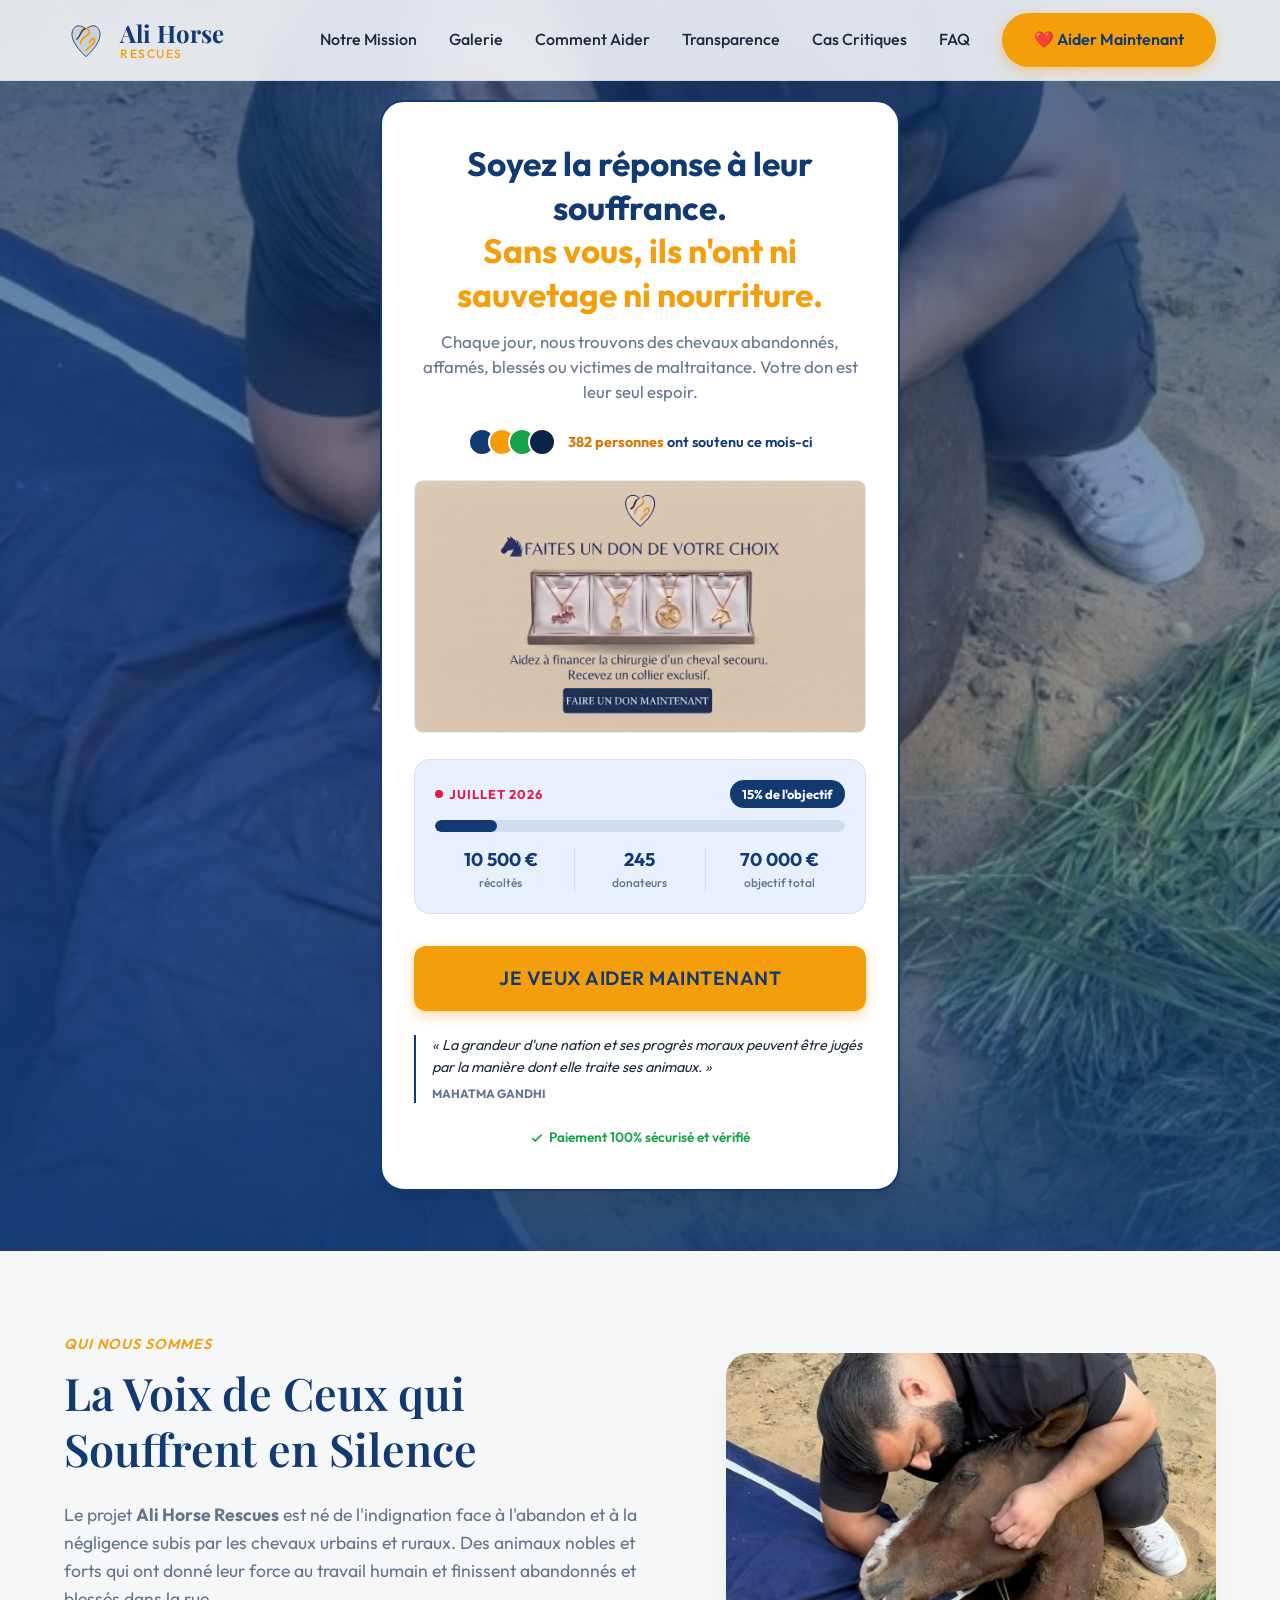
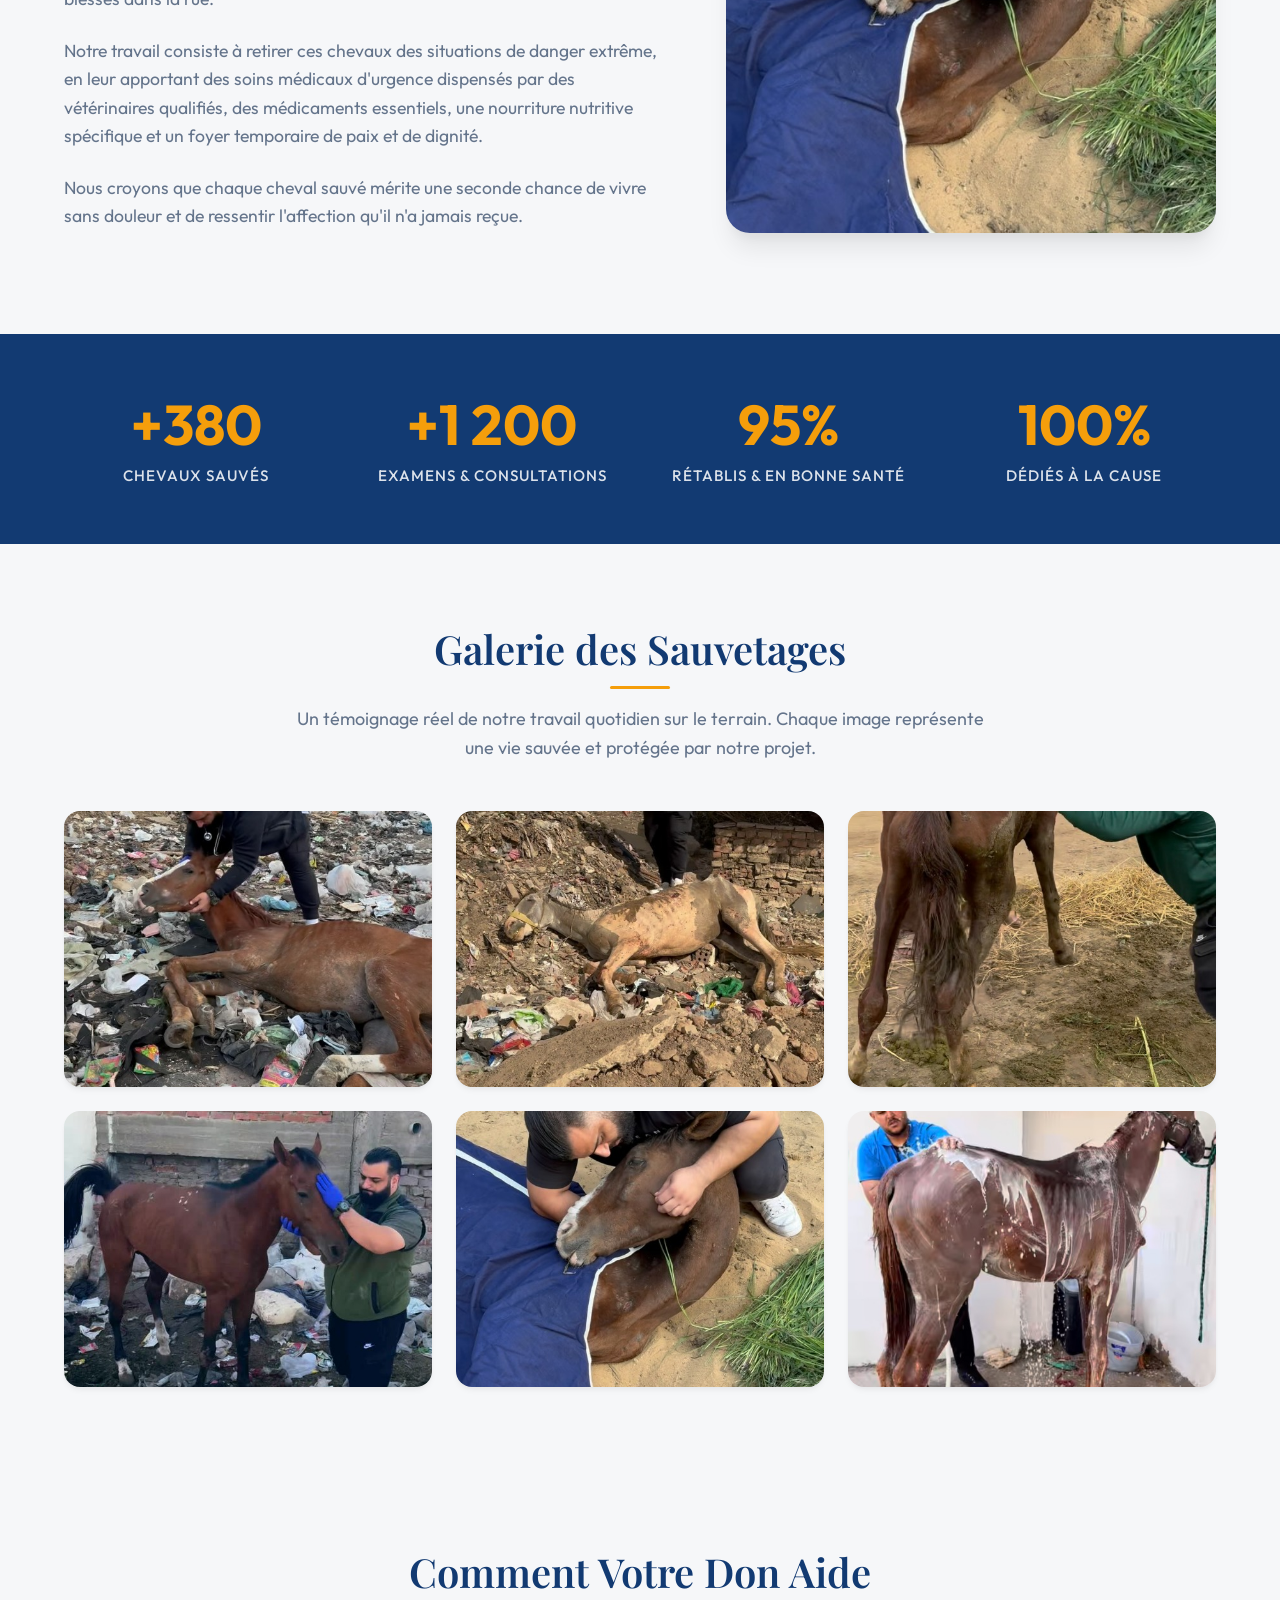
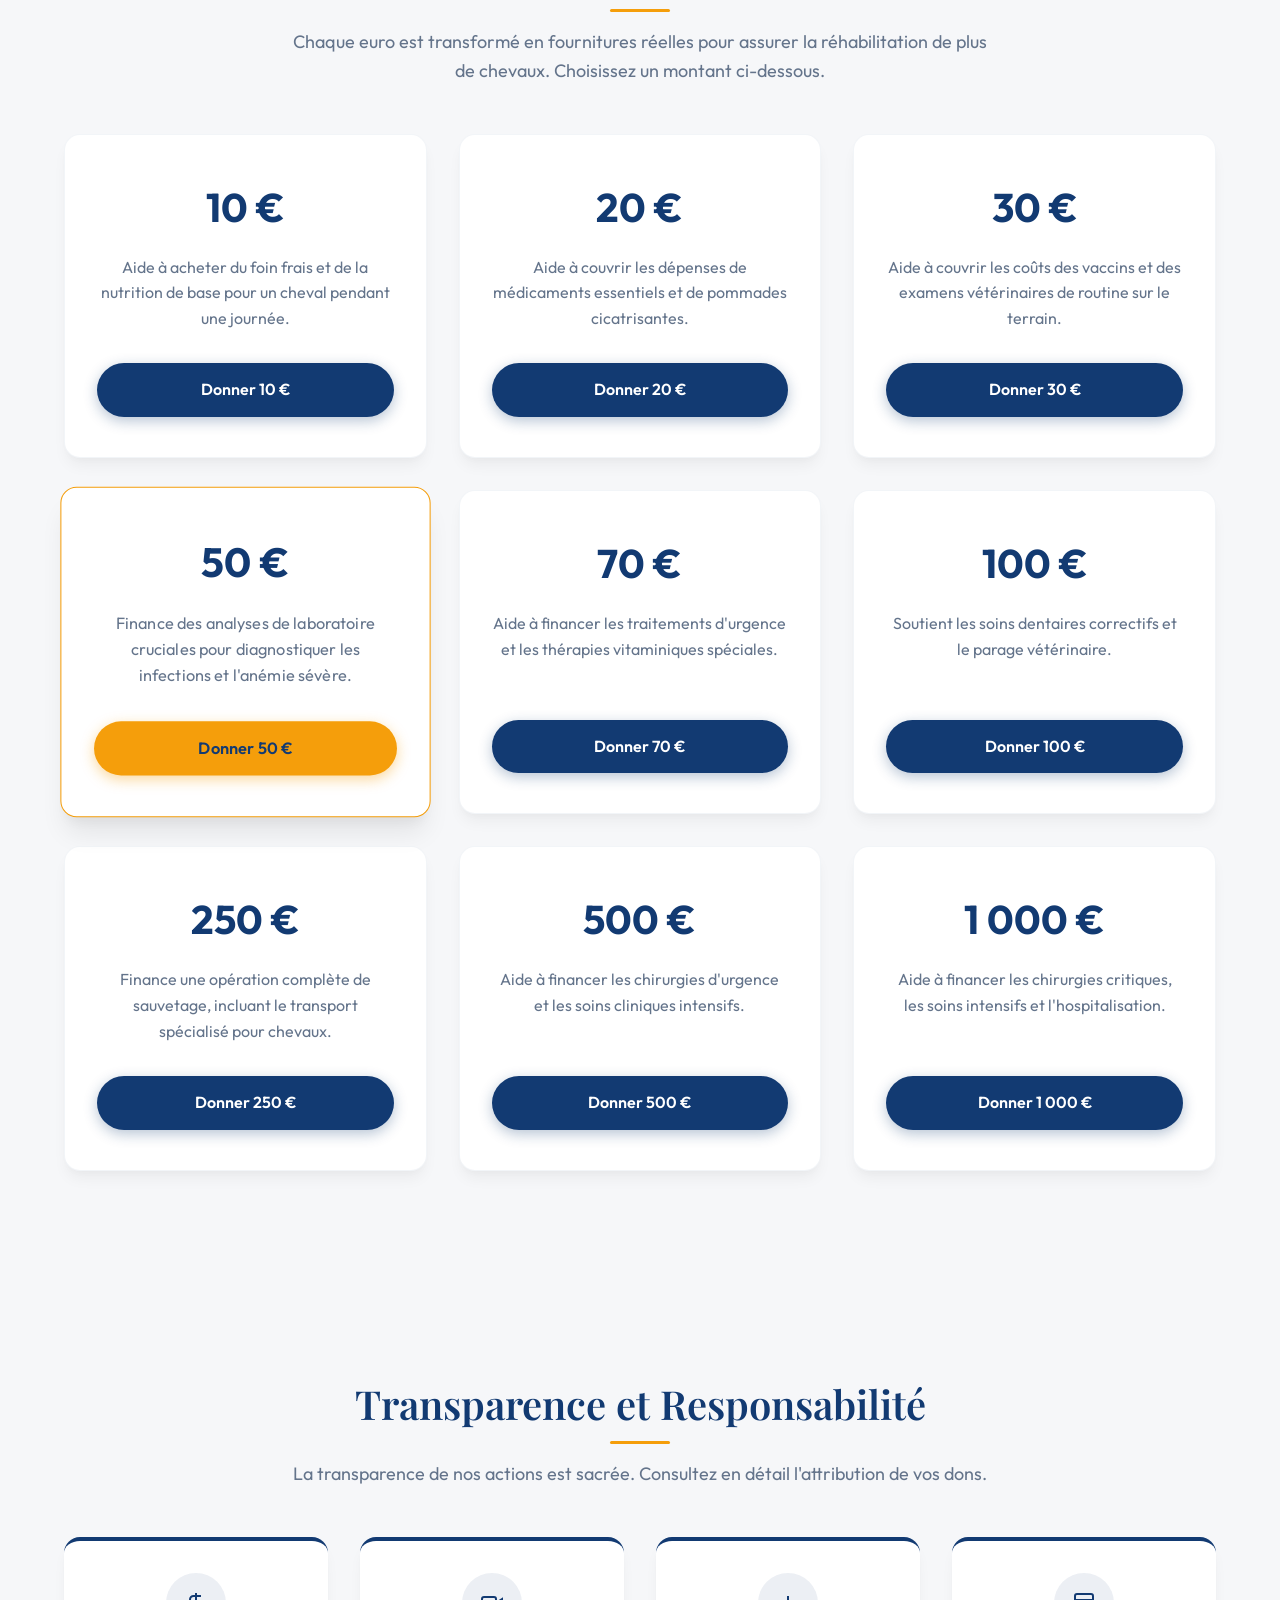
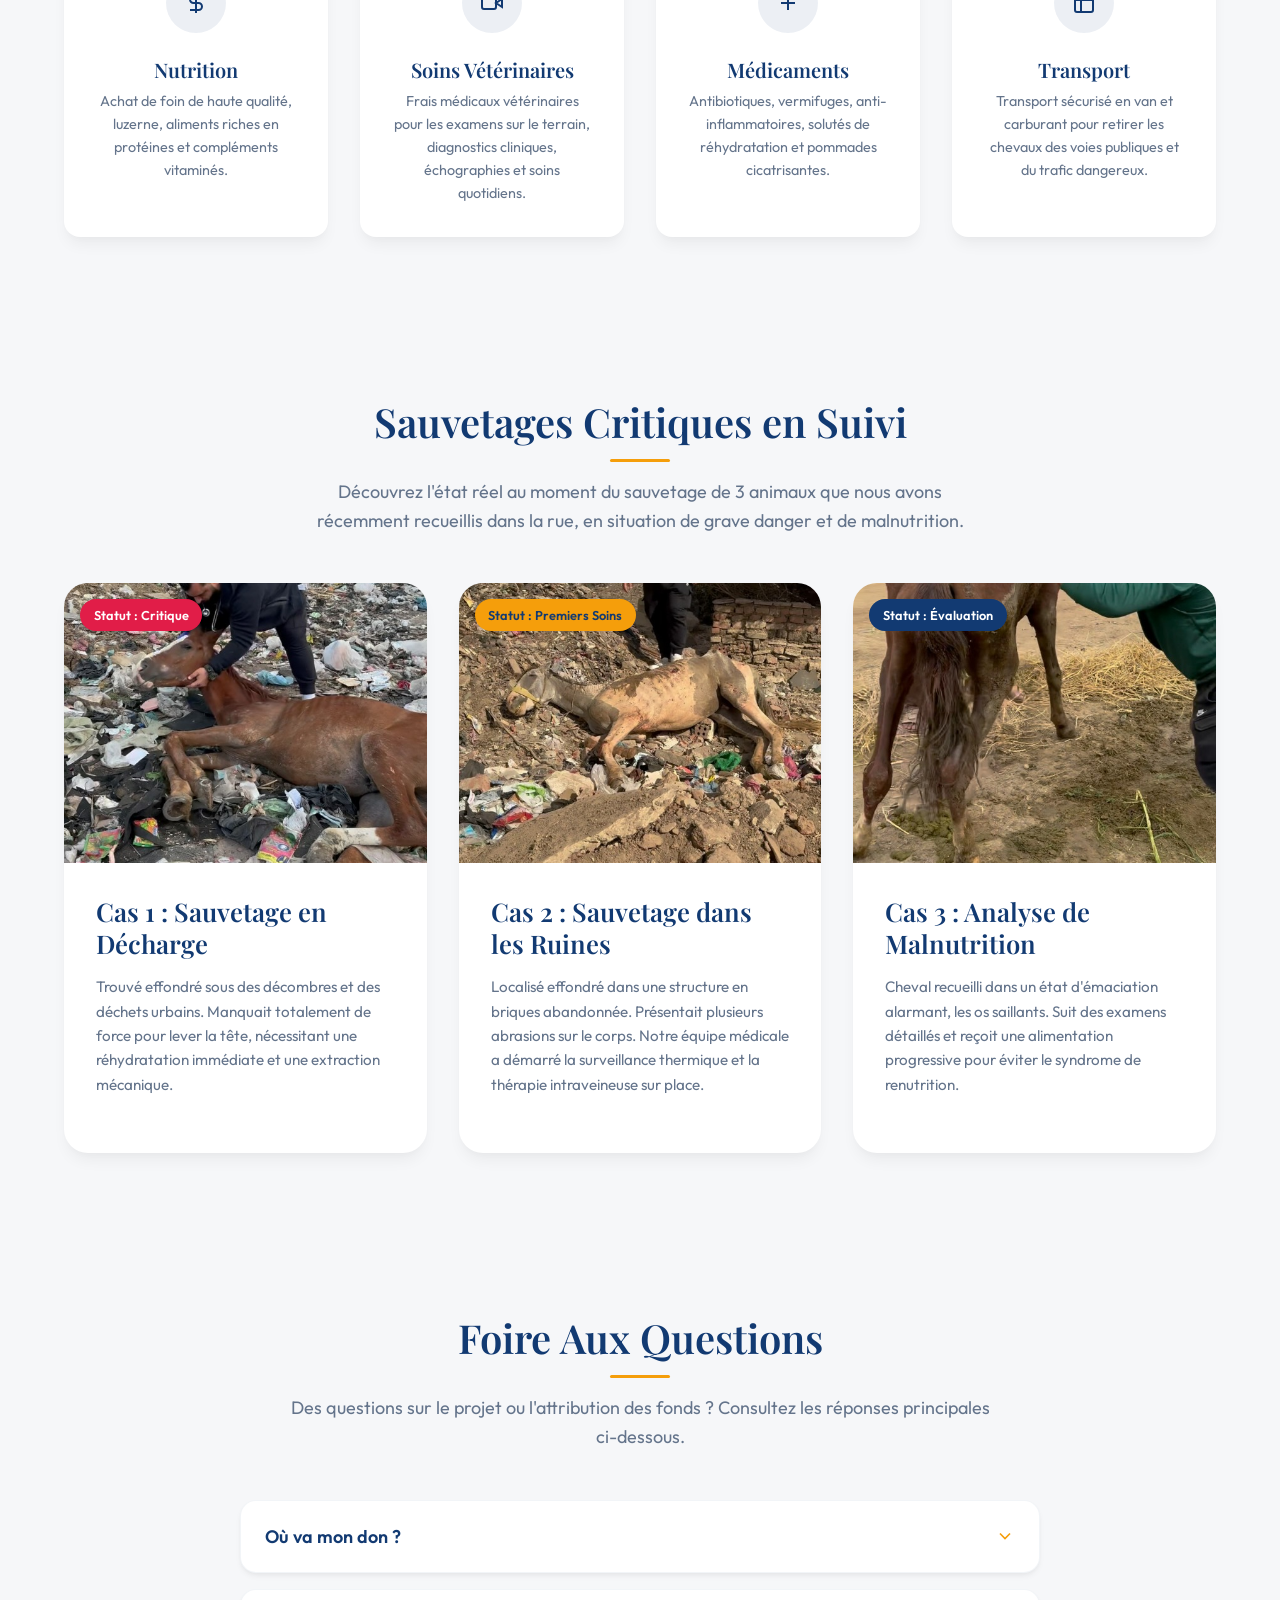
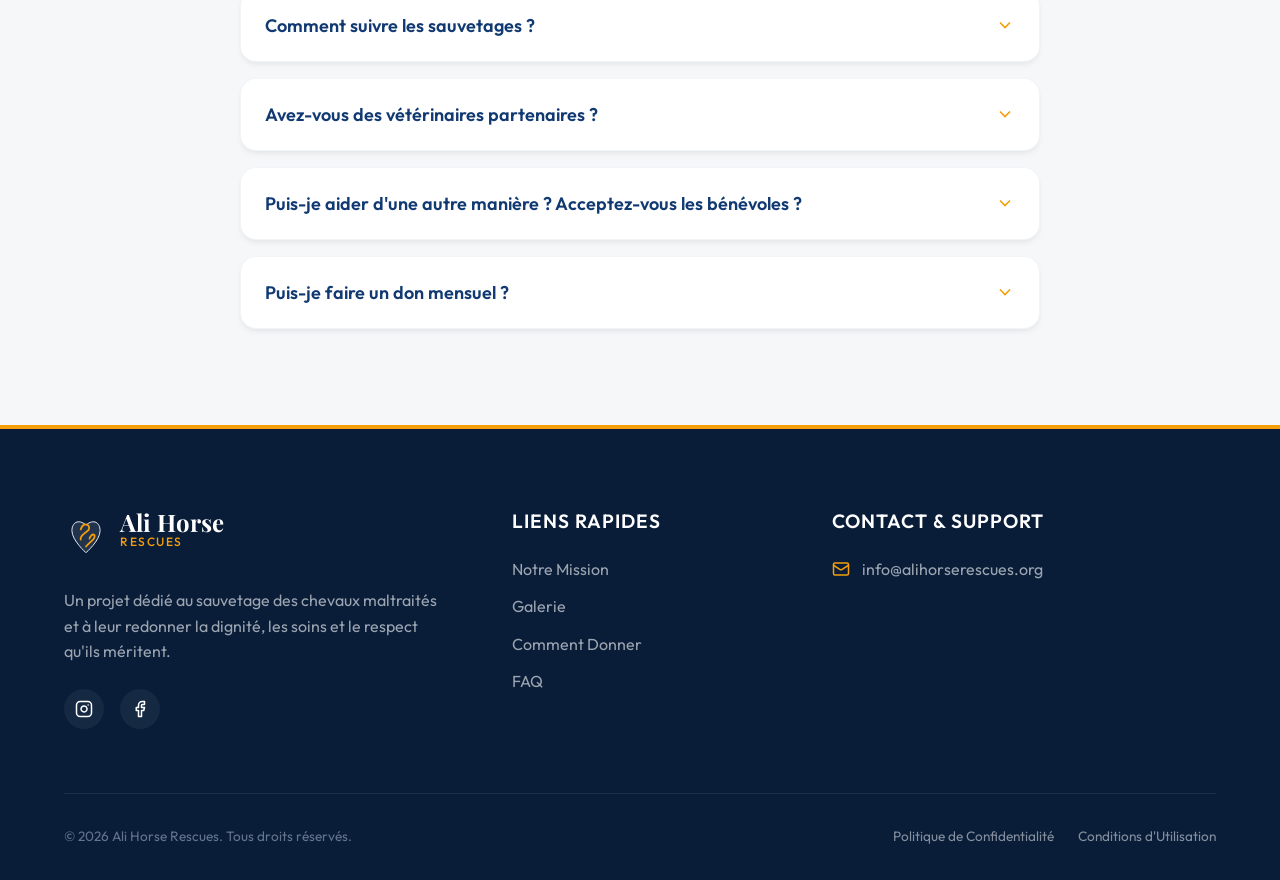
==== commit 52fb3930: "Replace video preview in hero card with French necklace gift banner image" ====
--- a/index.html
+++ b/index.html
@@ -98,9 +98,11 @@
                         <div class="proof-text"><span>382 personnes</span> ont soutenu ce mois-ci</div>
                     </div>
 
-                    <!-- Video Preview Block -->
+                    <!-- Banner Hero Block (Colliers Cadeaux) -->
                     <div class="hero-media-preview" id="heroMediaContainer">
-                        <img src="assets/images/capa_video.png" alt="Chevaux au refuge et équipe de sauvetage">
+                        <a href="#checkoutModal" class="btn-open-donation" data-donate-value="50" style="display: block;">
+                            <img src="assets/images/banner_hero.jpg" alt="Faites un don de votre choix - Recevez un collier exclusif" style="width: 100%; border-radius: var(--radius-sm); border: 1px solid rgba(18,58,114,0.1); display: block;">
+                        </a>
                     </div>
 
                     <!-- Goal Tracker -->
